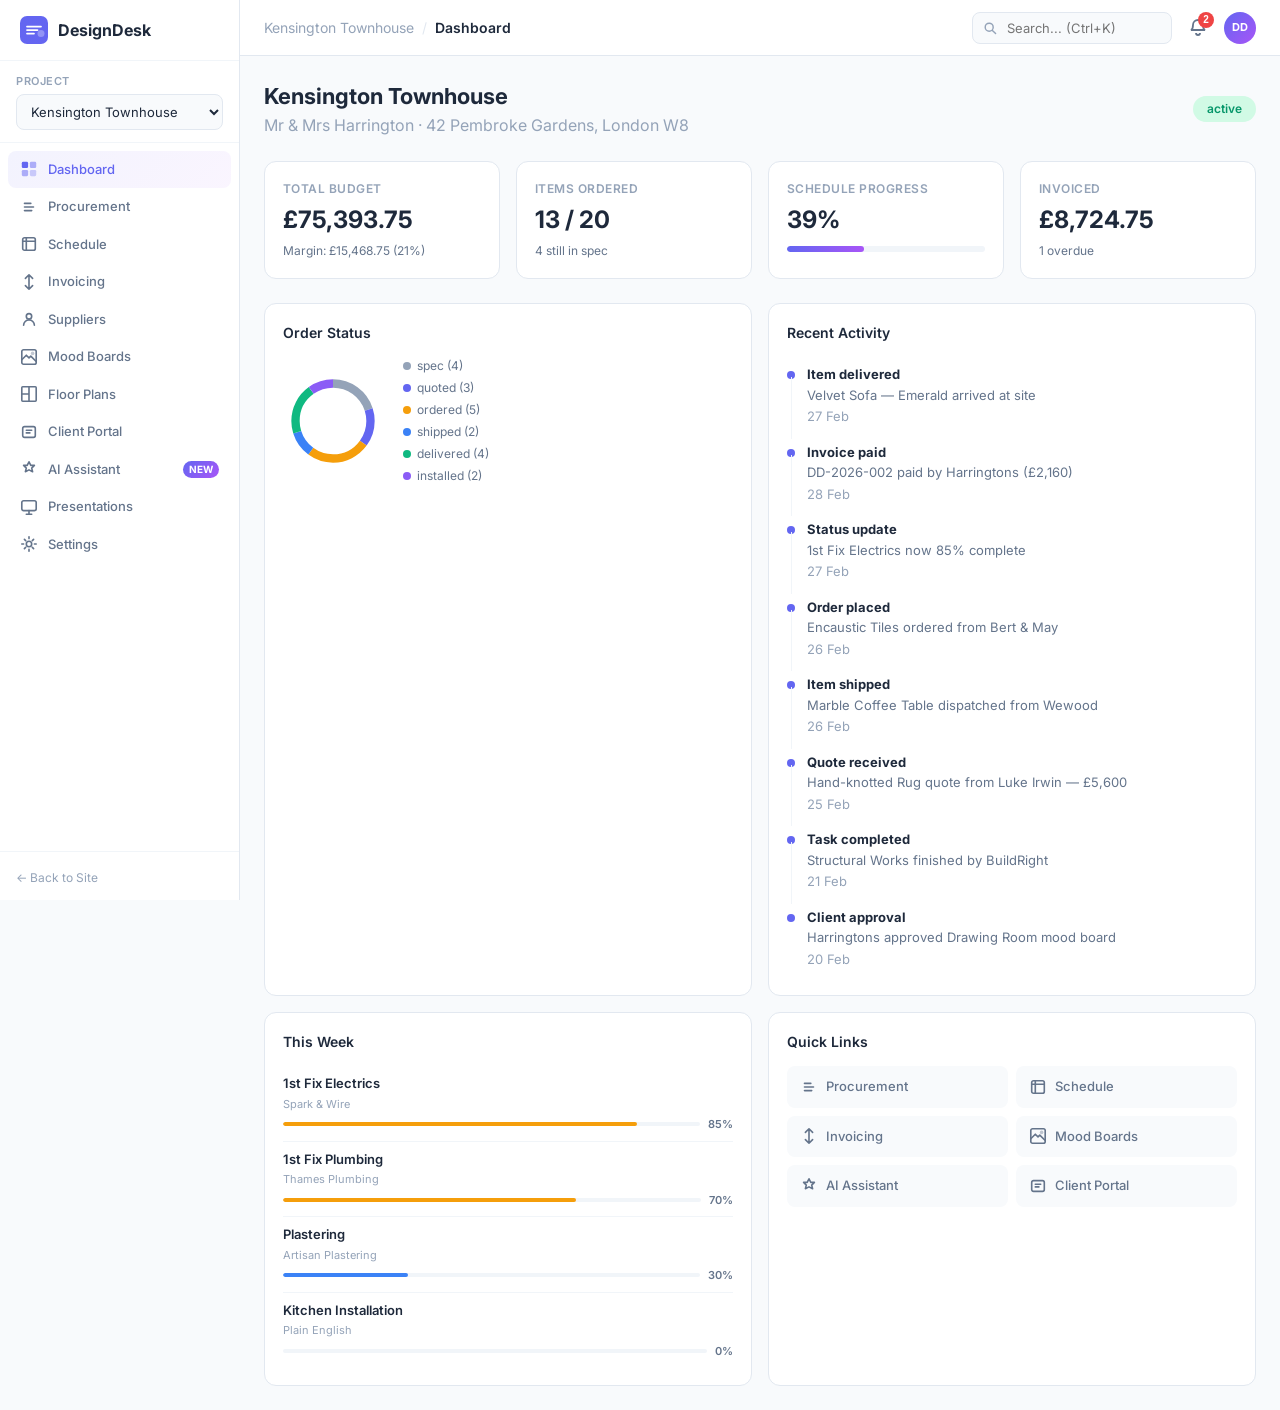
==== app.html @ d7a916a4 "Add fully interactive DesignDesk demo SPA — 11 working modules Complete interactive demo alongside t" ====
<!DOCTYPE html>
<html lang="en">
<head>
  <meta charset="UTF-8">
  <meta name="viewport" content="width=device-width, initial-scale=1.0">
  <title>DesignDesk — Interactive Demo</title>
  <link rel="preconnect" href="https://fonts.googleapis.com">
  <link rel="preconnect" href="https://fonts.gstatic.com" crossorigin>
  <link href="https://fonts.googleapis.com/css2?family=Inter:wght@300;400;500;600;700;800&family=Playfair+Display:ital,wght@0,400;0,600;0,700;1,400&display=swap" rel="stylesheet">
  <link rel="stylesheet" href="app/styles/app.css">
</head>
<body>
  <div class="app-layout">
    <aside class="app-sidebar" id="app-sidebar"></aside>
    <div class="app-content">
      <header class="app-topbar" id="app-topbar"></header>
      <main class="app-main" id="app-main">
        <div class="view-loading"><div class="loading-spinner"></div></div>
      </main>
    </div>
  </div>

  <div id="modal-container" class="modal-container"></div>
  <div id="toast-container" class="toast-container"></div>

  <script type="module" src="app/main.js"></script>
</body>
</html>
---- app/styles/app.css ----
/* DesignDesk Demo — App Styles */

:root {
  --primary: #6366f1;
  --primary-light: #818cf8;
  --primary-dark: #4f46e5;
  --accent: #a855f7;
  --bg: #f8fafc;
  --surface: #ffffff;
  --text: #1e293b;
  --text-secondary: #64748b;
  --text-muted: #94a3b8;
  --border: #e2e8f0;
  --border-light: #f1f5f9;
  --success: #10b981;
  --warning: #f59e0b;
  --error: #ef4444;
  --radius: 12px;
  --radius-sm: 8px;
  --shadow: 0 1px 3px rgba(0,0,0,.06), 0 1px 2px rgba(0,0,0,.04);
  --shadow-lg: 0 10px 40px rgba(0,0,0,.08);
  --sidebar-w: 240px;
  --topbar-h: 56px;
}

*, *::before, *::after { margin: 0; padding: 0; box-sizing: border-box; }

body {
  font-family: 'Inter', -apple-system, sans-serif;
  color: var(--text);
  background: var(--bg);
  line-height: 1.5;
  -webkit-font-smoothing: antialiased;
}

/* ========== LAYOUT ========== */

.app-layout {
  display: flex;
  min-height: 100vh;
}

.app-sidebar {
  width: var(--sidebar-w);
  background: var(--surface);
  border-right: 1px solid var(--border);
  display: flex;
  flex-direction: column;
  position: fixed;
  top: 0;
  left: 0;
  bottom: 0;
  z-index: 100;
  overflow-y: auto;
}

.app-content {
  flex: 1;
  margin-left: var(--sidebar-w);
  display: flex;
  flex-direction: column;
  min-height: 100vh;
}

.app-topbar {
  height: var(--topbar-h);
  background: var(--surface);
  border-bottom: 1px solid var(--border);
  display: flex;
  align-items: center;
  justify-content: space-between;
  padding: 0 24px;
  position: sticky;
  top: 0;
  z-index: 50;
}

.app-main {
  flex: 1;
  padding: 24px;
  overflow-y: auto;
}

/* ========== SIDEBAR ========== */

.sidebar-header {
  padding: 16px 20px;
  border-bottom: 1px solid var(--border-light);
}

.sidebar-logo {
  display: flex;
  align-items: center;
  gap: 10px;
  font-weight: 700;
  font-size: 16px;
}

.sidebar-project-selector {
  padding: 12px 16px;
  border-bottom: 1px solid var(--border-light);
}

.sidebar-project-selector label {
  display: block;
  font-size: 11px;
  text-transform: uppercase;
  letter-spacing: 0.05em;
  color: var(--text-muted);
  margin-bottom: 4px;
  font-weight: 600;
}

.sidebar-project-selector select {
  width: 100%;
  padding: 8px 10px;
  border: 1px solid var(--border);
  border-radius: var(--radius-sm);
  font-size: 13px;
  font-family: inherit;
  color: var(--text);
  background: var(--bg);
  cursor: pointer;
}

.sidebar-nav {
  padding: 8px;
  flex: 1;
}

.sidebar-nav-item {
  display: flex;
  align-items: center;
  gap: 10px;
  padding: 9px 12px;
  border-radius: var(--radius-sm);
  color: var(--text-secondary);
  text-decoration: none;
  font-size: 13px;
  font-weight: 500;
  transition: all .15s;
  cursor: pointer;
  position: relative;
}

.sidebar-nav-item:hover {
  background: var(--border-light);
  color: var(--text);
}

.sidebar-nav-item.active {
  background: linear-gradient(135deg, rgba(99,102,241,.08), rgba(168,85,247,.06));
  color: var(--primary);
}

.sidebar-icon { display: flex; align-items: center; flex-shrink: 0; }
.sidebar-icon svg { width: 18px; height: 18px; }

.sidebar-badge {
  font-size: 10px;
  font-weight: 700;
  padding: 1px 6px;
  border-radius: 10px;
  background: linear-gradient(135deg, var(--primary), var(--accent));
  color: white;
  margin-left: auto;
}

.sidebar-footer {
  padding: 12px 16px;
  border-top: 1px solid var(--border-light);
}

.sidebar-back {
  font-size: 12px;
  color: var(--text-muted);
  text-decoration: none;
}
.sidebar-back:hover { color: var(--primary); }

/* ========== TOPBAR ========== */

.topbar-left {
  display: flex;
  align-items: center;
  gap: 12px;
}

.topbar-menu-btn {
  display: none;
  background: none;
  border: none;
  cursor: pointer;
  color: var(--text-secondary);
}

.topbar-breadcrumb {
  display: flex;
  align-items: center;
  gap: 8px;
  font-size: 14px;
}

.topbar-project { color: var(--text-muted); }
.topbar-sep { color: var(--border); }
.topbar-title { font-weight: 600; }

.topbar-right {
  display: flex;
  align-items: center;
  gap: 12px;
}

.topbar-search {
  position: relative;
  display: flex;
  align-items: center;
}

.topbar-search-icon {
  position: absolute;
  left: 10px;
  color: var(--text-muted);
  display: flex;
}
.topbar-search-icon svg { width: 16px; height: 16px; }

.topbar-search input {
  padding: 7px 10px 7px 34px;
  border: 1px solid var(--border);
  border-radius: var(--radius-sm);
  font-size: 13px;
  font-family: inherit;
  width: 200px;
  background: var(--bg);
  transition: border-color .15s;
}
.topbar-search input:focus { border-color: var(--primary); outline: none; }

.topbar-notif {
  background: none;
  border: none;
  cursor: pointer;
  color: var(--text-secondary);
  position: relative;
  display: flex;
  align-items: center;
  padding: 4px;
}
.topbar-notif svg { width: 20px; height: 20px; }

.notif-badge {
  position: absolute;
  top: -2px;
  right: -2px;
  background: var(--error);
  color: white;
  font-size: 10px;
  font-weight: 700;
  width: 16px;
  height: 16px;
  border-radius: 50%;
  display: flex;
  align-items: center;
  justify-content: center;
}

.topbar-avatar {
  width: 32px;
  height: 32px;
  border-radius: 50%;
  background: linear-gradient(135deg, var(--primary), var(--accent));
  color: white;
  display: flex;
  align-items: center;
  justify-content: center;
  font-size: 11px;
  font-weight: 700;
}

/* ========== BUTTONS ========== */

.btn {
  display: inline-flex;
  align-items: center;
  gap: 6px;
  padding: 10px 18px;
  border-radius: var(--radius-sm);
  font-weight: 600;
  font-size: 13px;
  text-decoration: none;
  transition: all .15s;
  cursor: pointer;
  border: none;
  font-family: inherit;
}

.btn-sm { padding: 7px 14px; font-size: 12px; }
.btn svg { width: 16px; height: 16px; }

.btn-primary {
  background: linear-gradient(135deg, var(--primary), var(--accent));
  color: white;
  box-shadow: 0 2px 8px rgba(99,102,241,.25);
}
.btn-primary:hover { box-shadow: 0 4px 14px rgba(99,102,241,.35); transform: translateY(-1px); }

.btn-outline {
  background: var(--surface);
  color: var(--text);
  border: 1px solid var(--border);
}
.btn-outline:hover { border-color: var(--primary); color: var(--primary); }

.icon-btn {
  background: none;
  border: none;
  cursor: pointer;
  color: var(--text-muted);
  padding: 4px;
  border-radius: 4px;
  display: inline-flex;
  align-items: center;
  transition: all .15s;
}
.icon-btn:hover { color: var(--primary); background: var(--border-light); }
.icon-btn svg { width: 16px; height: 16px; }

/* ========== FORMS ========== */

.form-grid {
  display: grid;
  grid-template-columns: 1fr 1fr;
  gap: 14px;
}

.form-group { display: flex; flex-direction: column; gap: 4px; }
.form-group.full { grid-column: 1 / -1; }

.form-group label {
  font-size: 12px;
  font-weight: 600;
  color: var(--text-secondary);
}

.form-group input, .form-group select, .form-group textarea {
  padding: 8px 10px;
  border: 1px solid var(--border);
  border-radius: 6px;
  font-size: 13px;
  font-family: inherit;
  color: var(--text);
  transition: border-color .15s;
}
.form-group input:focus, .form-group select:focus, .form-group textarea:focus {
  border-color: var(--primary);
  outline: none;
}

.form-group textarea { resize: vertical; }

.calc-price {
  padding: 8px 10px;
  background: var(--border-light);
  border-radius: 6px;
  font-weight: 700;
  font-size: 14px;
  color: var(--primary);
}

.checkbox-list { max-height: 200px; overflow-y: auto; }
.checkbox-item {
  display: flex;
  align-items: center;
  gap: 8px;
  padding: 6px 0;
  font-size: 13px;
  cursor: pointer;
}
.checkbox-item input { cursor: pointer; }

/* ========== TABLES ========== */

.table-wrapper { overflow-x: auto; }

.data-table {
  width: 100%;
  border-collapse: collapse;
  font-size: 13px;
}

.data-table thead th {
  text-align: left;
  padding: 10px 12px;
  font-size: 11px;
  font-weight: 600;
  text-transform: uppercase;
  letter-spacing: 0.05em;
  color: var(--text-muted);
  border-bottom: 2px solid var(--border);
  white-space: nowrap;
}

.data-table tbody td {
  padding: 10px 12px;
  border-bottom: 1px solid var(--border-light);
  vertical-align: middle;
}

.data-table tbody tr:hover { background: rgba(99,102,241,.02); }

.sortable { cursor: pointer; user-select: none; }
.sortable:hover { color: var(--primary); }

.clickable-row { cursor: pointer; }
.clickable-row:hover { background: rgba(99,102,241,.04) !important; }

.row-actions { display: flex; gap: 4px; }
.empty-cell { text-align: center; color: var(--text-muted); padding: 32px !important; }

.text-right { text-align: right; }
.text-success { color: var(--success); }
.text-error { color: var(--error); }
.text-muted { color: var(--text-muted); }

/* ========== STATUS BADGES ========== */

.status-badge {
  display: inline-block;
  padding: 2px 10px;
  border-radius: 12px;
  font-size: 11px;
  font-weight: 600;
  text-transform: capitalize;
}

.status-spec { background: #f1f5f9; color: #64748b; }
.status-quoted { background: #eef2ff; color: #6366f1; }
.status-ordered { background: #fef3c7; color: #d97706; }
.status-shipped { background: #dbeafe; color: #2563eb; }
.status-delivered { background: #d1fae5; color: #059669; }
.status-installed { background: #ede9fe; color: #7c3aed; }
.status-draft { background: #f1f5f9; color: #64748b; }
.status-sent { background: #dbeafe; color: #2563eb; }
.status-paid { background: #d1fae5; color: #059669; }
.status-overdue { background: #fee2e2; color: #dc2626; }
.status-active { background: #d1fae5; color: #059669; }
.status-planning { background: #dbeafe; color: #2563eb; }
.status-completed { background: #f1f5f9; color: #64748b; }

.project-status-badge { padding: 4px 14px; border-radius: 16px; font-size: 12px; font-weight: 600; }

.room-badge {
  background: var(--border-light);
  padding: 2px 8px;
  border-radius: 4px;
  font-size: 11px;
}

/* ========== MODALS ========== */

.modal-container { display: none; position: fixed; inset: 0; z-index: 1000; }
.modal-container.open { display: flex; align-items: center; justify-content: center; }

.modal-backdrop {
  position: absolute;
  inset: 0;
  background: rgba(0,0,0,.4);
  backdrop-filter: blur(4px);
}

.modal {
  position: relative;
  background: var(--surface);
  border-radius: var(--radius);
  box-shadow: var(--shadow-lg);
  width: 90%;
  max-width: 520px;
  max-height: 80vh;
  overflow-y: auto;
  animation: modalIn .2s ease;
}

@keyframes modalIn {
  from { opacity: 0; transform: scale(.95) translateY(10px); }
  to { opacity: 1; transform: scale(1) translateY(0); }
}

.modal-header {
  display: flex;
  align-items: center;
  justify-content: space-between;
  padding: 16px 20px;
  border-bottom: 1px solid var(--border-light);
}
.modal-header h3 { font-size: 16px; }
.modal-close {
  background: none;
  border: none;
  font-size: 22px;
  cursor: pointer;
  color: var(--text-muted);
  line-height: 1;
}

.modal-body { padding: 20px; }

.modal-footer {
  display: flex;
  justify-content: flex-end;
  gap: 8px;
  padding: 12px 20px;
  border-top: 1px solid var(--border-light);
}

/* ========== TOASTS ========== */

.toast-container {
  position: fixed;
  bottom: 20px;
  right: 20px;
  z-index: 2000;
  display: flex;
  flex-direction: column-reverse;
  gap: 8px;
}

.toast {
  display: flex;
  align-items: center;
  gap: 8px;
  padding: 10px 16px;
  background: var(--surface);
  border-radius: var(--radius-sm);
  box-shadow: var(--shadow-lg);
  font-size: 13px;
  font-weight: 500;
  transform: translateX(100%);
  opacity: 0;
  transition: all .3s ease;
}
.toast.show { transform: translateX(0); opacity: 1; }
.toast-success .toast-icon { color: var(--success); }
.toast-error .toast-icon { color: var(--error); }
.toast-info .toast-icon { color: var(--primary); }

/* ========== DASHBOARD ========== */

.view-dashboard h1 { font-size: 22px; }

.dash-header {
  display: flex;
  align-items: center;
  justify-content: space-between;
  margin-bottom: 24px;
}

.stats-grid {
  display: grid;
  grid-template-columns: repeat(auto-fit, minmax(200px, 1fr));
  gap: 16px;
  margin-bottom: 24px;
}

.stat-card {
  background: var(--surface);
  border: 1px solid var(--border);
  border-radius: var(--radius);
  padding: 18px;
}

.stat-label {
  font-size: 12px;
  font-weight: 600;
  color: var(--text-muted);
  text-transform: uppercase;
  letter-spacing: 0.04em;
}
.stat-value { font-size: 24px; font-weight: 700; margin-top: 4px; }
.stat-sub { font-size: 12px; color: var(--text-secondary); margin-top: 4px; }

.stat-progress {
  width: 100%;
  height: 6px;
  background: var(--border-light);
  border-radius: 3px;
  margin-top: 8px;
  overflow: hidden;
}
.stat-progress-bar {
  height: 100%;
  background: linear-gradient(90deg, var(--primary), var(--accent));
  border-radius: 3px;
  transition: width .3s;
}

.dash-grid {
  display: grid;
  grid-template-columns: 1fr 1fr;
  gap: 16px;
}

.dash-panel {
  background: var(--surface);
  border: 1px solid var(--border);
  border-radius: var(--radius);
  padding: 18px;
}

.panel-title {
  font-size: 14px;
  font-weight: 600;
  margin-bottom: 14px;
  color: var(--text);
}

/* Donut chart */
.donut-container { display: flex; align-items: center; gap: 20px; }
.donut-chart { width: 100px; height: 100px; flex-shrink: 0; }
.donut-legend { display: flex; flex-direction: column; gap: 4px; }
.legend-item { display: flex; align-items: center; gap: 6px; font-size: 12px; color: var(--text-secondary); }
.legend-dot { width: 8px; height: 8px; border-radius: 50%; flex-shrink: 0; }
.status-dot-spec { background: #94a3b8; }
.status-dot-quoted { background: #6366f1; }
.status-dot-ordered { background: #f59e0b; }
.status-dot-shipped { background: #3b82f6; }
.status-dot-delivered { background: #10b981; }
.status-dot-installed { background: #8b5cf6; }

/* Activity feed */
.activity-feed { display: flex; flex-direction: column; gap: 0; }
.activity-item {
  display: flex;
  gap: 12px;
  padding: 8px 0;
  position: relative;
}
.activity-dot {
  width: 8px;
  height: 8px;
  border-radius: 50%;
  background: var(--primary);
  margin-top: 6px;
  flex-shrink: 0;
}
.activity-item::before {
  content: '';
  position: absolute;
  left: 3.5px;
  top: 20px;
  bottom: -4px;
  width: 1px;
  background: var(--border-light);
}
.activity-item:last-child::before { display: none; }
.activity-content { font-size: 13px; }
.activity-content strong { display: block; margin-bottom: 1px; }
.activity-content p { color: var(--text-secondary); margin-bottom: 2px; }

/* Upcoming tasks */
.upcoming-task {
  padding: 8px 0;
  border-bottom: 1px solid var(--border-light);
}
.upcoming-task:last-child { border: none; }
.upcoming-task-name { font-size: 13px; font-weight: 600; }
.upcoming-task-contractor { font-size: 11px; margin-top: 2px; }
.upcoming-task-progress { display: flex; align-items: center; gap: 8px; margin-top: 4px; }
.upcoming-task-progress span { font-size: 11px; font-weight: 600; color: var(--text-secondary); }

.mini-progress { flex: 1; height: 4px; background: var(--border-light); border-radius: 2px; overflow: hidden; }
.mini-progress-bar { height: 100%; border-radius: 2px; background: var(--primary); transition: width .3s; }
.phase-structural { background: #ef4444; }
.phase-firstfix { background: #f59e0b; }
.phase-finishing { background: #3b82f6; }
.phase-install { background: #10b981; }

/* Quick links */
.quick-links { display: grid; grid-template-columns: 1fr 1fr; gap: 8px; }
.quick-link {
  display: flex;
  align-items: center;
  gap: 8px;
  padding: 10px 12px;
  border-radius: var(--radius-sm);
  background: var(--bg);
  font-size: 13px;
  font-weight: 500;
  color: var(--text-secondary);
  cursor: pointer;
  border: 1px solid transparent;
  transition: all .15s;
  text-decoration: none;
}
.quick-link:hover { border-color: var(--primary); color: var(--primary); }
.quick-link svg { width: 18px; height: 18px; }

/* ========== PROCUREMENT ========== */

.view-header {
  display: flex;
  align-items: center;
  justify-content: space-between;
  margin-bottom: 20px;
}
.view-header h1 { font-size: 22px; }

.pipeline-bar {
  display: flex;
  align-items: center;
  gap: 4px;
  padding: 14px 18px;
  background: var(--surface);
  border: 1px solid var(--border);
  border-radius: var(--radius);
  margin-bottom: 16px;
  overflow-x: auto;
}
.pipeline-stage { display: flex; align-items: center; gap: 6px; }
.pipeline-dot { width: 10px; height: 10px; border-radius: 50%; flex-shrink: 0; }
.pipeline-label { font-size: 12px; font-weight: 500; color: var(--text-secondary); text-transform: capitalize; }
.pipeline-count { font-size: 12px; font-weight: 700; color: var(--text); }
.pipeline-arrow { color: var(--text-muted); font-size: 14px; margin: 0 4px; }

.summary-bar {
  display: flex;
  gap: 24px;
  padding: 12px 18px;
  background: var(--surface);
  border: 1px solid var(--border);
  border-radius: var(--radius);
  margin-bottom: 16px;
}
.summary-item { display: flex; flex-direction: column; gap: 2px; }
.summary-item span { font-size: 11px; }
.summary-item strong { font-size: 15px; }

.table-controls {
  display: flex;
  align-items: center;
  justify-content: space-between;
  margin-bottom: 12px;
}
.filter-group { display: flex; gap: 8px; }
.filter-select {
  padding: 6px 10px;
  border: 1px solid var(--border);
  border-radius: 6px;
  font-size: 12px;
  font-family: inherit;
  background: var(--surface);
}

.item-name { font-weight: 600; }

/* ========== SCHEDULE (GANTT) ========== */

.gantt-legend {
  display: flex;
  gap: 16px;
  margin-bottom: 12px;
}
.gantt-legend-item { display: flex; align-items: center; gap: 6px; font-size: 12px; color: var(--text-secondary); }

.gantt-container {
  display: flex;
  background: var(--surface);
  border: 1px solid var(--border);
  border-radius: var(--radius);
  overflow: hidden;
}

.gantt-labels {
  width: 200px;
  flex-shrink: 0;
  border-right: 1px solid var(--border);
}
.gantt-label-header {
  height: 50px;
  display: flex;
  align-items: center;
  padding: 0 14px;
  font-size: 11px;
  font-weight: 600;
  color: var(--text-muted);
  text-transform: uppercase;
  border-bottom: 1px solid var(--border);
}
.gantt-label {
  display: flex;
  flex-direction: column;
  justify-content: center;
  padding: 4px 14px;
  border-bottom: 1px solid var(--border-light);
}
.gantt-task-name { font-size: 12px; font-weight: 600; }
.gantt-task-contractor { font-size: 10px; }

.gantt-scroll { overflow-x: auto; flex: 1; }
.gantt-svg { display: block; }

.gantt-bar-text { pointer-events: none; }
.gantt-bar { cursor: grab; }
.gantt-bar:active { cursor: grabbing; }

/* ========== INVOICING ========== */

.invoice-stats {
  display: flex;
  gap: 16px;
  margin-bottom: 20px;
}
.inv-stat {
  flex: 1;
  background: var(--surface);
  border: 1px solid var(--border);
  border-radius: var(--radius);
  padding: 14px;
  display: flex;
  flex-direction: column;
  gap: 4px;
}
.inv-stat span { font-size: 12px; }
.inv-stat strong { font-size: 18px; }

.view-toggle { display: flex; gap: 0; }
.toggle-btn {
  padding: 7px 16px;
  border: 1px solid var(--border);
  background: var(--surface);
  font-size: 12px;
  font-weight: 600;
  font-family: inherit;
  cursor: pointer;
  color: var(--text-secondary);
}
.toggle-btn:first-child { border-radius: var(--radius-sm) 0 0 var(--radius-sm); }
.toggle-btn:last-child { border-radius: 0 var(--radius-sm) var(--radius-sm) 0; border-left: none; }
.toggle-btn.active { background: var(--primary); color: white; border-color: var(--primary); }

.invoice-detail {
  background: var(--surface);
  border: 1px solid var(--border);
  border-radius: var(--radius);
  padding: 24px;
}
.invoice-header-detail { display: flex; justify-content: space-between; margin-bottom: 20px; }
.invoice-meta { text-align: right; font-size: 13px; line-height: 1.8; }
.invoice-brand { margin-bottom: 16px; font-size: 14px; }
.invoice-brand h3 { font-size: 16px; }
.invoice-client-info { margin-bottom: 20px; font-size: 14px; line-height: 1.6; }

.trade-warning {
  background: #fef3c7;
  border: 1px solid #fbbf24;
  color: #92400e;
  padding: 8px 14px;
  border-radius: 6px;
  font-size: 12px;
  font-weight: 600;
  margin-bottom: 16px;
}

.invoice-table { width: 100%; border-collapse: collapse; font-size: 13px; }
.invoice-table th { text-align: left; padding: 8px 10px; border-bottom: 2px solid var(--border); font-size: 11px; text-transform: uppercase; color: var(--text-muted); }
.invoice-table td { padding: 8px 10px; border-bottom: 1px solid var(--border-light); }
.invoice-table tfoot td { border: none; padding-top: 6px; }
.total-row td { font-size: 15px; padding-top: 10px; border-top: 2px solid var(--border); }
.margin-row td { font-size: 13px; }
.invoice-footer-text { margin-top: 20px; font-size: 12px; }

/* ========== SUPPLIERS ========== */

.supplier-controls {
  display: flex;
  flex-direction: column;
  gap: 12px;
  margin-bottom: 20px;
}

.search-box {
  position: relative;
  display: flex;
  align-items: center;
  max-width: 360px;
}
.search-icon {
  position: absolute;
  left: 10px;
  color: var(--text-muted);
  display: flex;
}
.search-icon svg { width: 16px; height: 16px; }
.search-box input {
  width: 100%;
  padding: 9px 10px 9px 36px;
  border: 1px solid var(--border);
  border-radius: var(--radius-sm);
  font-size: 13px;
  font-family: inherit;
}
.search-box input:focus { border-color: var(--primary); outline: none; }

.category-chips { display: flex; gap: 6px; flex-wrap: wrap; }
.chip {
  padding: 5px 14px;
  border: 1px solid var(--border);
  border-radius: 20px;
  font-size: 12px;
  font-weight: 500;
  font-family: inherit;
  cursor: pointer;
  background: var(--surface);
  color: var(--text-secondary);
  transition: all .15s;
}
.chip:hover { border-color: var(--primary); color: var(--primary); }
.chip-active { background: var(--primary); color: white; border-color: var(--primary); }

.supplier-grid {
  display: grid;
  grid-template-columns: repeat(auto-fill, minmax(280px, 1fr));
  gap: 14px;
}

.supplier-card {
  background: var(--surface);
  border: 1px solid var(--border);
  border-radius: var(--radius);
  padding: 16px;
  cursor: pointer;
  transition: all .15s;
}
.supplier-card:hover { box-shadow: var(--shadow); border-color: var(--primary-light); }

.supplier-card-header { display: flex; align-items: center; justify-content: space-between; margin-bottom: 6px; }
.supplier-card-header h3 { font-size: 15px; }

.trade-badge {
  font-size: 10px;
  font-weight: 600;
  padding: 2px 8px;
  border-radius: 10px;
  background: #d1fae5;
  color: #059669;
}

.supplier-category { display: flex; align-items: center; gap: 6px; font-size: 12px; color: var(--text-secondary); margin-bottom: 6px; }
.category-dot { width: 8px; height: 8px; border-radius: 50%; }
.cat-fabric { background: #ec4899; }
.cat-furniture { background: #6366f1; }
.cat-lighting { background: #f59e0b; }
.cat-paint { background: #10b981; }
.cat-tiles { background: #3b82f6; }
.cat-hardware { background: #8b5cf6; }

.supplier-rating { margin-bottom: 6px; }
.stars { display: flex; gap: 2px; }
.star { color: #d4d4d8; }
.star.filled { color: #f59e0b; }
.star svg { width: 14px; height: 14px; }

.supplier-meta { display: flex; gap: 12px; font-size: 11px; color: var(--text-muted); }

.supplier-details {
  margin-top: 12px;
  padding-top: 12px;
  border-top: 1px solid var(--border-light);
}
.supplier-details.hidden { display: none; }
.supplier-detail-row { font-size: 12px; color: var(--text-secondary); margin-bottom: 4px; display: flex; align-items: center; gap: 6px; }
.supplier-detail-row a { color: var(--primary); text-decoration: none; }
.supplier-notes { font-size: 12px; color: var(--text-muted); font-style: italic; margin: 8px 0; }

/* ========== MOOD BOARD ========== */

.board-tabs { display: flex; gap: 4px; }
.board-tab {
  padding: 6px 14px;
  border: 1px solid var(--border);
  border-radius: 20px;
  font-size: 12px;
  font-weight: 500;
  font-family: inherit;
  cursor: pointer;
  background: var(--surface);
  color: var(--text-secondary);
  transition: all .15s;
}
.board-tab.active { background: var(--primary); color: white; border-color: var(--primary); }
.board-tab-add { border-style: dashed; }

.moodboard-toolbar {
  display: flex;
  gap: 8px;
  margin-bottom: 12px;
  flex-wrap: wrap;
}

.toolbar-btn {
  display: flex;
  align-items: center;
  gap: 6px;
  padding: 7px 14px;
  border: 1px solid var(--border);
  border-radius: 6px;
  font-size: 12px;
  font-weight: 500;
  font-family: inherit;
  cursor: pointer;
  background: var(--surface);
  color: var(--text-secondary);
  transition: all .15s;
}
.toolbar-btn:hover { border-color: var(--primary); color: var(--primary); }
.toolbar-btn.active { background: var(--primary); color: white; border-color: var(--primary); }
.toolbar-btn svg { width: 16px; height: 16px; }
.toolbar-delete { color: var(--error); }
.toolbar-delete:hover { border-color: var(--error); }

.moodboard-canvas {
  position: relative;
  min-height: 400px;
  background: var(--surface);
  border: 2px dashed var(--border);
  border-radius: var(--radius);
  overflow: hidden;
}

.mb-item {
  position: absolute;
  cursor: grab;
  user-select: none;
}
.mb-item:active { cursor: grabbing; }

.mb-selected {
  outline: 2px solid var(--primary);
  outline-offset: 2px;
}

.mb-color-label {
  text-align: center;
  font-size: 10px;
  color: var(--text-secondary);
  margin-top: 4px;
}

.mb-text-item {
  display: flex;
  align-items: center;
  padding: 8px 12px;
  background: var(--border-light);
  border-radius: 6px;
  font-size: 12px;
  color: var(--text-secondary);
  font-style: italic;
}

.mb-resize-handle {
  position: absolute;
  bottom: -4px;
  right: -4px;
  width: 12px;
  height: 12px;
  background: var(--primary);
  border-radius: 2px;
  cursor: nwse-resize;
}

/* ========== FLOOR PLAN ========== */

.fp-layout { display: flex; gap: 16px; }

.fp-toolbar {
  width: 180px;
  flex-shrink: 0;
  background: var(--surface);
  border: 1px solid var(--border);
  border-radius: var(--radius);
  padding: 14px;
}
.fp-toolbar h4 { font-size: 11px; text-transform: uppercase; color: var(--text-muted); margin-bottom: 8px; margin-top: 12px; }
.fp-toolbar h4:first-child { margin-top: 0; }
.fp-toolbar .toolbar-btn { width: 100%; justify-content: flex-start; margin-bottom: 4px; }

.furniture-lib { display: flex; flex-direction: column; gap: 6px; }
.furniture-lib-item {
  display: flex;
  align-items: center;
  gap: 8px;
  padding: 6px 8px;
  border: 1px solid var(--border);
  border-radius: 6px;
  font-size: 11px;
  cursor: pointer;
  transition: all .15s;
}
.furniture-lib-item:hover { border-color: var(--primary); }
.furn-preview { flex-shrink: 0; }

.fp-canvas-wrapper {
  flex: 1;
  background: var(--surface);
  border: 1px solid var(--border);
  border-radius: var(--radius);
  padding: 12px;
  overflow: auto;
}

.fp-svg { display: block; margin: 0 auto; }

/* ========== CLIENT PORTAL ========== */

.view-client-portal { max-width: 800px; }

.client-header {
  background: #1e293b;
  color: white;
  padding: 24px;
  border-radius: var(--radius) var(--radius) 0 0;
  text-align: center;
}
.client-brand {
  display: flex;
  align-items: center;
  justify-content: center;
  gap: 8px;
  font-size: 13px;
  font-weight: 600;
  opacity: 0.8;
  margin-bottom: 8px;
}
.client-project-name {
  font-family: 'Playfair Display', serif;
  font-size: 28px;
  font-weight: 600;
}
.client-sub { opacity: 0.7; font-size: 14px; margin-top: 4px; }

.client-tabs {
  display: flex;
  background: var(--surface);
  border: 1px solid var(--border);
  border-top: none;
}
.client-tab {
  flex: 1;
  padding: 12px;
  border: none;
  background: none;
  font-size: 13px;
  font-weight: 500;
  font-family: inherit;
  cursor: pointer;
  color: var(--text-secondary);
  border-bottom: 2px solid transparent;
  transition: all .15s;
}
.client-tab:hover { color: var(--text); }
.client-tab.active { color: var(--primary); border-bottom-color: var(--primary); }

.client-content {
  background: var(--surface);
  border: 1px solid var(--border);
  border-top: none;
  border-radius: 0 0 var(--radius) var(--radius);
  padding: 24px;
}

.client-overview { text-align: center; }
.client-progress-card { margin-bottom: 20px; }
.client-progress-card h3 { font-size: 14px; margin-bottom: 12px; }

.big-progress { position: relative; display: inline-block; }
.progress-ring { width: 120px; height: 120px; }
.progress-text {
  position: absolute;
  top: 50%;
  left: 50%;
  transform: translate(-50%, -50%);
  font-size: 24px;
  font-weight: 700;
}
.next-milestone { font-size: 13px; color: var(--text-secondary); margin-top: 12px; }

.client-stats-row { display: flex; gap: 16px; justify-content: center; }
.client-stat {
  display: flex;
  flex-direction: column;
  gap: 2px;
  padding: 12px;
  background: var(--bg);
  border-radius: var(--radius-sm);
}
.client-stat span { font-size: 11px; }
.client-stat strong { font-size: 15px; }

.client-timeline { padding-left: 20px; border-left: 2px solid var(--border); }
.timeline-item { padding: 12px 0 12px 20px; position: relative; }
.timeline-dot {
  width: 12px;
  height: 12px;
  border-radius: 50%;
  background: var(--border);
  position: absolute;
  left: -27px;
  top: 16px;
}
.timeline-item.done .timeline-dot { background: var(--success); }
.timeline-item.active .timeline-dot { background: var(--primary); box-shadow: 0 0 0 4px rgba(99,102,241,.2); }
.timeline-content strong { font-size: 13px; display: block; }
.timeline-content span { font-size: 11px; }

.selection-cards { display: flex; flex-direction: column; gap: 10px; }
.selection-card {
  display: flex;
  align-items: center;
  justify-content: space-between;
  padding: 12px;
  border: 1px solid var(--border);
  border-radius: var(--radius-sm);
}
.selection-info h4 { font-size: 14px; margin-bottom: 2px; }
.selection-actions { display: flex; gap: 6px; }

/* Messages */
.message-list { display: flex; flex-direction: column; gap: 12px; margin-bottom: 16px; }
.message { display: flex; gap: 10px; }
.message-avatar {
  width: 32px;
  height: 32px;
  border-radius: 50%;
  background: var(--border);
  display: flex;
  align-items: center;
  justify-content: center;
  font-size: 11px;
  font-weight: 700;
  flex-shrink: 0;
}
.from-designer .message-avatar { background: linear-gradient(135deg, var(--primary), var(--accent)); color: white; }
.message-body strong { font-size: 12px; display: block; margin-bottom: 2px; }
.message-body p { font-size: 13px; color: var(--text-secondary); }
.message-body span { font-size: 11px; }
.message-compose { display: flex; gap: 8px; }
.message-input {
  flex: 1;
  padding: 9px 12px;
  border: 1px solid var(--border);
  border-radius: var(--radius-sm);
  font-size: 13px;
  font-family: inherit;
}

/* ========== AI ASSISTANT ========== */

.view-ai { display: flex; flex-direction: column; height: calc(100vh - var(--topbar-h) - 48px); }
.ai-badge { font-size: 11px; color: var(--accent); font-weight: 600; }

.chat-container {
  flex: 1;
  overflow-y: auto;
  padding: 16px 0;
  display: flex;
  flex-direction: column;
  gap: 16px;
}

.chat-msg { display: flex; gap: 10px; max-width: 80%; }
.chat-user { align-self: flex-end; flex-direction: row-reverse; }

.chat-avatar {
  width: 32px;
  height: 32px;
  border-radius: 50%;
  display: flex;
  align-items: center;
  justify-content: center;
  font-size: 11px;
  font-weight: 700;
  flex-shrink: 0;
}
.chat-assistant .chat-avatar { background: linear-gradient(135deg, var(--primary), var(--accent)); color: white; }
.chat-user .chat-avatar { background: var(--border); color: var(--text); }

.chat-bubble {
  padding: 10px 14px;
  border-radius: 12px;
  font-size: 13px;
  line-height: 1.5;
}
.chat-assistant .chat-bubble { background: var(--surface); border: 1px solid var(--border); }
.chat-user .chat-bubble { background: var(--primary); color: white; }
.chat-bubble p { margin-bottom: 6px; }
.chat-bubble p:last-child { margin-bottom: 0; }

.chat-cards { margin-top: 8px; }

.ai-card {
  background: var(--bg);
  border: 1px solid var(--border);
  border-radius: 8px;
  padding: 10px;
}
.ai-card h4 { font-size: 12px; color: var(--text-muted); margin-bottom: 4px; }
.ai-card-row { display: flex; justify-content: space-between; padding: 3px 0; font-size: 12px; }
.ai-card-sm {
  padding: 6px 10px;
  background: var(--bg);
  border: 1px solid var(--border);
  border-radius: 6px;
  font-size: 12px;
  margin-bottom: 4px;
}

.typing-indicator .chat-bubble { display: flex; gap: 4px; padding: 12px 18px; }
.typing-indicator .dot {
  width: 6px;
  height: 6px;
  border-radius: 50%;
  background: var(--text-muted);
  animation: typing 1.2s infinite;
}
.typing-indicator .dot:nth-child(2) { animation-delay: .2s; }
.typing-indicator .dot:nth-child(3) { animation-delay: .4s; }
@keyframes typing { 0%,60%,100% { opacity: .3; } 30% { opacity: 1; } }

.hidden { display: none !important; }

.chat-suggestions {
  display: flex;
  gap: 6px;
  padding: 8px 0;
  flex-wrap: wrap;
}
.suggestion-chip {
  padding: 5px 12px;
  border: 1px solid var(--border);
  border-radius: 16px;
  font-size: 12px;
  font-family: inherit;
  cursor: pointer;
  background: var(--surface);
  color: var(--text-secondary);
  transition: all .15s;
}
.suggestion-chip:hover { border-color: var(--primary); color: var(--primary); }

.chat-input-bar {
  display: flex;
  gap: 8px;
  padding-top: 8px;
  border-top: 1px solid var(--border-light);
}
.chat-input-bar input {
  flex: 1;
  padding: 10px 14px;
  border: 1px solid var(--border);
  border-radius: var(--radius-sm);
  font-size: 13px;
  font-family: inherit;
}
.chat-input-bar input:focus { border-color: var(--primary); outline: none; }

/* ========== PRESENTATIONS ========== */

.pres-layout { display: flex; gap: 16px; }
.pres-actions { display: flex; gap: 8px; }

.slide-sorter {
  width: 160px;
  flex-shrink: 0;
  display: flex;
  flex-direction: column;
  gap: 6px;
}
.slide-thumb {
  padding: 10px;
  border: 1px solid var(--border);
  border-radius: 6px;
  cursor: pointer;
  font-size: 11px;
  display: flex;
  align-items: center;
  gap: 6px;
  transition: all .15s;
}
.slide-thumb:hover { border-color: var(--primary); }
.slide-thumb.active { border-color: var(--primary); background: rgba(99,102,241,.04); }
.slide-num {
  width: 20px;
  height: 20px;
  border-radius: 50%;
  background: var(--border-light);
  display: flex;
  align-items: center;
  justify-content: center;
  font-weight: 700;
  flex-shrink: 0;
}
.slide-thumb.active .slide-num { background: var(--primary); color: white; }
.slide-thumb-title { overflow: hidden; text-overflow: ellipsis; white-space: nowrap; }

.slide-preview {
  flex: 1;
  background: var(--surface);
  border: 1px solid var(--border);
  border-radius: var(--radius);
  min-height: 450px;
  display: flex;
  align-items: stretch;
}

.slide {
  width: 100%;
  padding: 40px;
  display: flex;
  flex-direction: column;
}

.slide-cover {
  align-items: center;
  justify-content: center;
  text-align: center;
  background: linear-gradient(135deg, #fafafe, #f0f0ff);
}
.slide-brand { display: flex; align-items: center; gap: 8px; font-size: 14px; font-weight: 600; color: var(--text-muted); margin-bottom: 24px; }
.slide-title { font-family: 'Playfair Display', serif; font-size: 32px; margin-bottom: 8px; }
.slide-subtitle { font-size: 16px; color: var(--text-secondary); }
.slide-address { font-size: 13px; color: var(--text-muted); margin-top: 4px; }

.slide-moodboard h2 { font-size: 18px; margin-bottom: 16px; }
.slide-board { display: flex; flex-wrap: wrap; gap: 12px; }
.slide-color { width: 80px; height: 80px; border-radius: 8px; display: flex; align-items: flex-end; justify-content: center; }
.slide-color span { font-size: 10px; color: white; text-shadow: 0 1px 3px rgba(0,0,0,.5); padding-bottom: 6px; }
.slide-text-item { font-size: 13px; color: var(--text-secondary); font-style: italic; background: var(--bg); padding: 8px 12px; border-radius: 6px; width: 100%; }
.slide-image { width: 120px; height: 120px; border-radius: 8px; overflow: hidden; }
.slide-image img { width: 100%; height: 100%; object-fit: cover; }

.slide-spec h2 { font-size: 18px; margin-bottom: 12px; }
.slide-table { font-size: 12px; }
.slide-table th { text-align: left; padding: 6px 8px; border-bottom: 2px solid var(--border); font-size: 10px; text-transform: uppercase; color: var(--text-muted); }
.slide-table td { padding: 6px 8px; border-bottom: 1px solid var(--border-light); }

.slide-budget h2 { font-size: 18px; margin-bottom: 16px; }
.budget-chart { display: flex; flex-direction: column; gap: 8px; margin-bottom: 16px; }
.budget-bar-row { display: flex; align-items: center; gap: 12px; }
.budget-room { width: 120px; font-size: 12px; font-weight: 500; text-align: right; }
.budget-bar { flex: 1; height: 20px; background: var(--border-light); border-radius: 4px; overflow: hidden; }
.budget-bar-fill { height: 100%; background: linear-gradient(90deg, var(--primary), var(--accent)); border-radius: 4px; }
.budget-val { font-size: 12px; font-weight: 600; width: 80px; }
.budget-total { display: flex; justify-content: space-between; font-size: 14px; font-weight: 600; border-top: 2px solid var(--border); padding-top: 12px; }

/* ========== SETTINGS ========== */

.settings-sections { display: flex; flex-direction: column; gap: 20px; }
.settings-section {
  background: var(--surface);
  border: 1px solid var(--border);
  border-radius: var(--radius);
  padding: 20px;
}
.settings-section h3 { font-size: 15px; margin-bottom: 12px; }

.shortcuts-list { display: flex; flex-direction: column; gap: 8px; }
.shortcut { display: flex; align-items: center; gap: 8px; font-size: 13px; }
.shortcut kbd {
  background: var(--bg);
  border: 1px solid var(--border);
  border-radius: 4px;
  padding: 2px 8px;
  font-size: 11px;
  font-family: inherit;
  font-weight: 600;
}
.shortcut span { color: var(--text-secondary); margin-left: 4px; }

.settings-danger { color: var(--error); border-color: var(--error); }
.settings-danger:hover { background: #fee2e2; }

/* ========== NOTIFICATIONS ========== */

.notif-list { max-height: 300px; overflow-y: auto; }
.notif-item { padding: 10px 0; border-bottom: 1px solid var(--border-light); }
.notif-item:last-child { border: none; }
.notif-item.unread { font-weight: 500; }
.notif-item strong { font-size: 13px; display: block; margin-bottom: 2px; }
.notif-item p { font-size: 12px; color: var(--text-secondary); }

/* ========== LOADING ========== */

.view-loading {
  display: flex;
  align-items: center;
  justify-content: center;
  min-height: 200px;
}

.loading-spinner {
  width: 32px;
  height: 32px;
  border: 3px solid var(--border);
  border-top-color: var(--primary);
  border-radius: 50%;
  animation: spin .6s linear infinite;
}

@keyframes spin { to { transform: rotate(360deg); } }

.empty-state {
  text-align: center;
  padding: 40px;
  color: var(--text-secondary);
}
.empty-state h2, .empty-state h3 { margin-bottom: 8px; }

.view-error {
  text-align: center;
  padding: 40px;
  color: var(--error);
}

/* ========== PRINT ========== */

@media print {
  .app-sidebar, .app-topbar, .view-header, .modal-container, .toast-container { display: none !important; }
  .app-content { margin-left: 0 !important; }
  .app-main { padding: 0 !important; }
  .slide-preview { border: none !important; }
}

/* ========== RESPONSIVE ========== */

@media (max-width: 768px) {
  .app-sidebar {
    transform: translateX(-100%);
    transition: transform .2s;
  }
  .app-sidebar.open { transform: translateX(0); }
  .app-content { margin-left: 0; }
  .topbar-menu-btn { display: flex; }
  .topbar-search { display: none; }

  .stats-grid { grid-template-columns: 1fr 1fr; }
  .dash-grid { grid-template-columns: 1fr; }
  .invoice-stats { flex-direction: column; }
  .fp-layout { flex-direction: column; }
  .fp-toolbar { width: 100%; flex-direction: row; flex-wrap: wrap; }
  .pres-layout { flex-direction: column; }
  .slide-sorter { width: 100%; flex-direction: row; overflow-x: auto; }
  .gantt-labels { width: 140px; }

  .form-grid { grid-template-columns: 1fr; }
}

/* ========== FULLSCREEN ========== */
.slide-preview:fullscreen {
  background: white;
  display: flex;
  align-items: center;
  justify-content: center;
}
.slide-preview:fullscreen .slide { max-width: 900px; margin: 0 auto; }
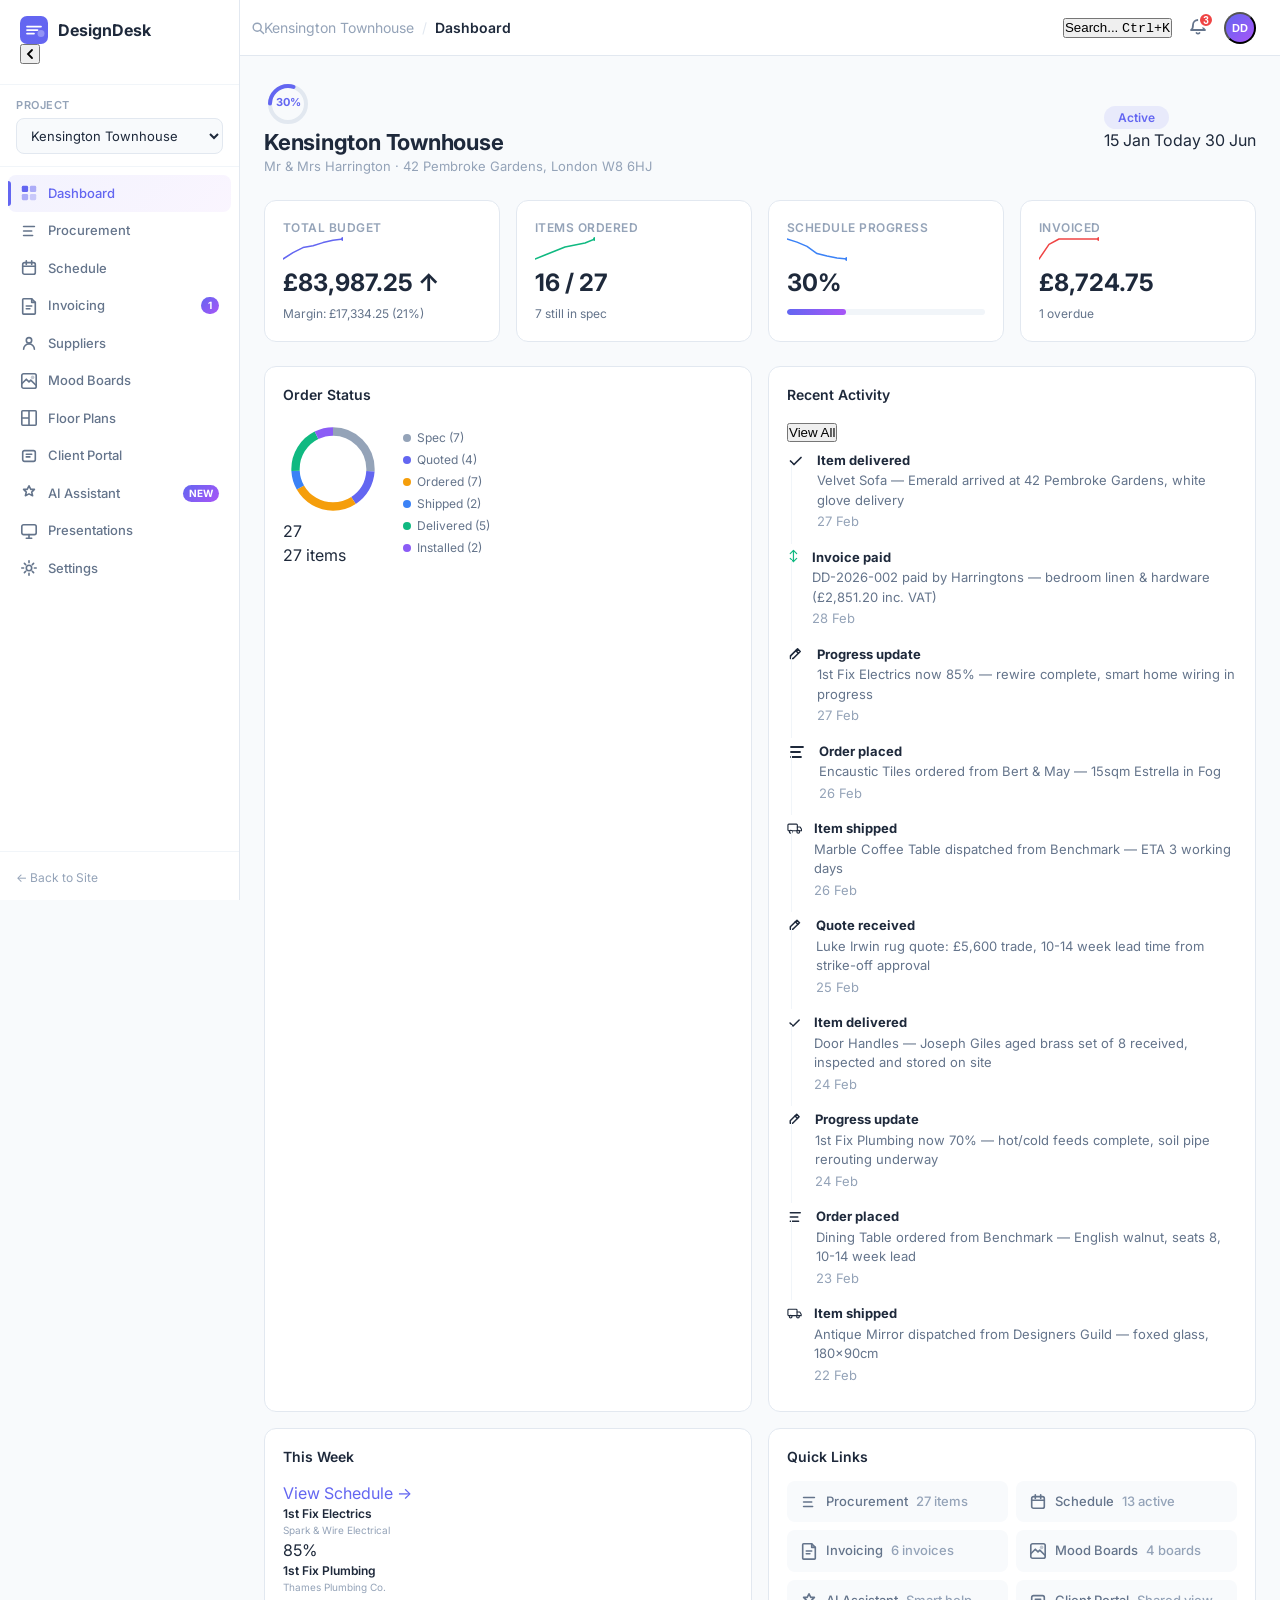
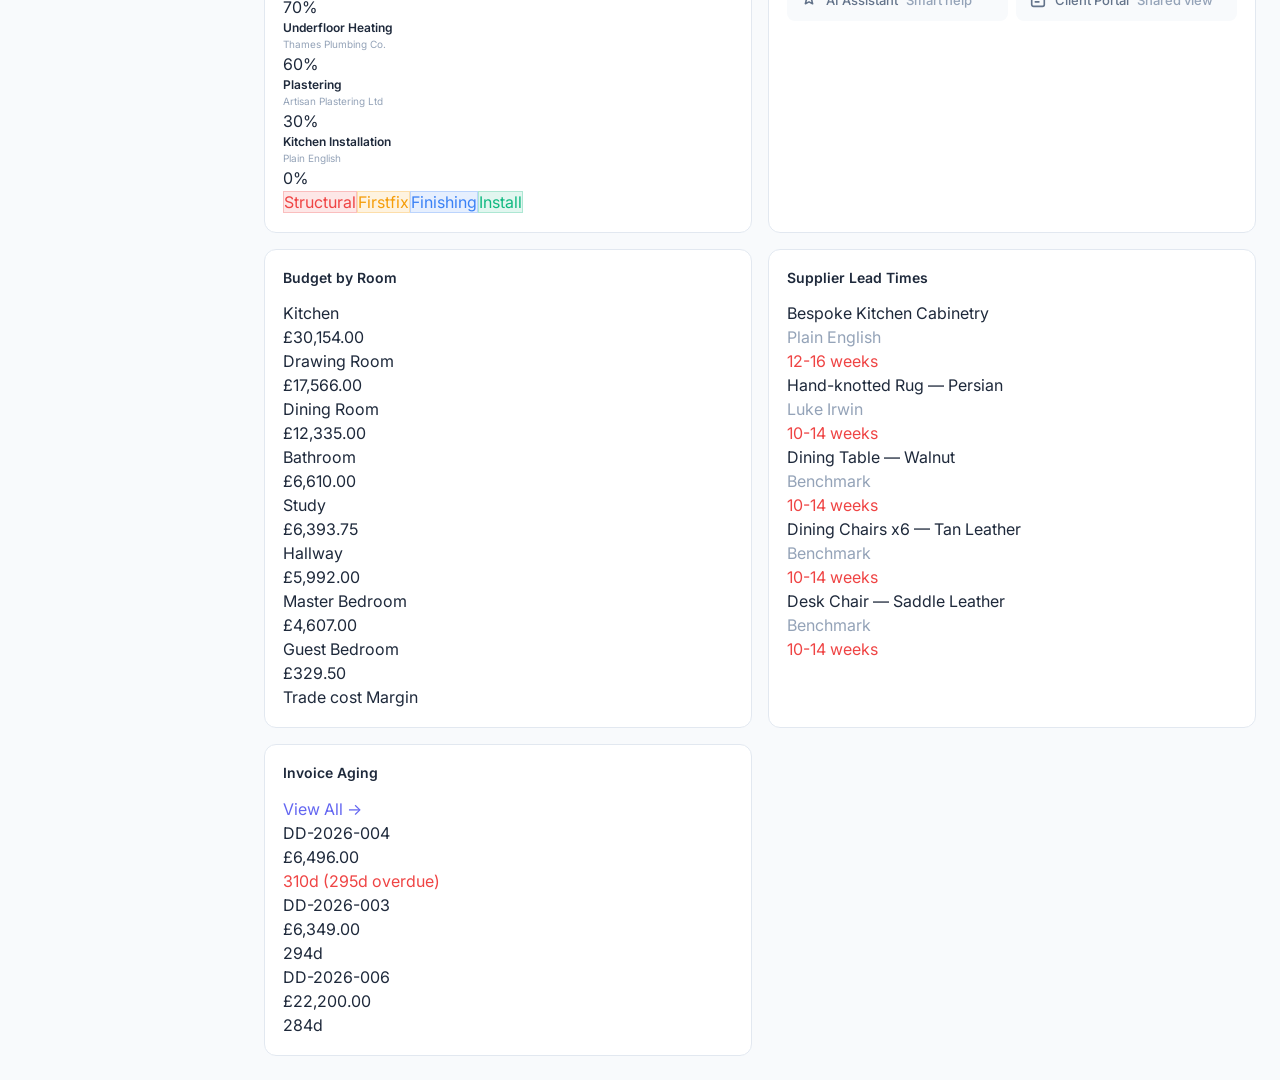
==== commit c8a0adc8: "Production overhaul — 19,852 lines across all 11 modules Complete rewrite of every module to product" ====
--- a/app.html
+++ b/app.html
@@ -3,15 +3,105 @@
 <head>
   <meta charset="UTF-8">
   <meta name="viewport" content="width=device-width, initial-scale=1.0">
-  <title>DesignDesk — Interactive Demo</title>
+  <meta name="description" content="DesignDesk — All-in-one project management platform for interior designers. Track procurement, schedules, budgets, invoicing, and client communication in one place.">
+  <meta name="theme-color" content="#6366f1">
+
+  <!-- Open Graph / Social -->
+  <meta property="og:type" content="website">
+  <meta property="og:title" content="DesignDesk — Interior Design Project Management">
+  <meta property="og:description" content="All-in-one project management for interior designers. Procurement tracking, Gantt scheduling, invoicing, mood boards, floor plans, AI assistant, and client portals.">
+  <meta property="og:image" content="https://designdesk.app/og-image.png">
+  <meta property="og:url" content="https://designdesk.app">
+  <meta name="twitter:card" content="summary_large_image">
+
+  <title>DesignDesk — Interior Design Project Management</title>
+
+  <!-- Favicon (inline SVG data URI) -->
+  <link rel="icon" type="image/svg+xml" href="data:image/svg+xml,%3Csvg xmlns='http://www.w3.org/2000/svg' viewBox='0 0 32 32'%3E%3Cdefs%3E%3ClinearGradient id='g' x1='0' y1='0' x2='1' y2='1'%3E%3Cstop offset='0%25' stop-color='%236366f1'/%3E%3Cstop offset='100%25' stop-color='%23a855f7'/%3E%3C/linearGradient%3E%3C/defs%3E%3Crect width='32' height='32' rx='8' fill='url(%23g)'/%3E%3Cpath d='M9 10h6v4H9zM17 10h6v4h-6zM9 16h6v6H9zM17 16h6v6h-6z' fill='white' opacity='.9' rx='1'/%3E%3C/svg%3E">
+
+  <!-- Preconnect to Google Fonts -->
   <link rel="preconnect" href="https://fonts.googleapis.com">
   <link rel="preconnect" href="https://fonts.gstatic.com" crossorigin>
   <link href="https://fonts.googleapis.com/css2?family=Inter:wght@300;400;500;600;700;800&family=Playfair+Display:ital,wght@0,400;0,600;0,700;1,400&display=swap" rel="stylesheet">
+
+  <!-- App Styles -->
   <link rel="stylesheet" href="app/styles/app.css">
 </head>
 <body>
-  <div class="app-layout">
+  <!-- Skip to content (accessibility) -->
+  <a href="#app-main" class="skip-to-content">Skip to main content</a>
+
+  <!-- Noscript fallback -->
+  <noscript>
+    <div style="display:flex;align-items:center;justify-content:center;min-height:100vh;padding:40px;text-align:center;font-family:'Inter',sans-serif;color:#1e293b;background:#f8fafc;">
+      <div style="max-width:400px;">
+        <div style="width:64px;height:64px;margin:0 auto 16px;border-radius:16px;background:linear-gradient(135deg,#6366f1,#a855f7);display:flex;align-items:center;justify-content:center;">
+          <svg width="32" height="32" viewBox="0 0 32 32" fill="none" xmlns="http://www.w3.org/2000/svg">
+            <rect x="4" y="5" width="10" height="6" rx="1" fill="white" opacity="0.9"/>
+            <rect x="18" y="5" width="10" height="6" rx="1" fill="white" opacity="0.9"/>
+            <rect x="4" y="15" width="10" height="12" rx="1" fill="white" opacity="0.9"/>
+            <rect x="18" y="15" width="10" height="12" rx="1" fill="white" opacity="0.9"/>
+          </svg>
+        </div>
+        <h1 style="font-size:22px;font-weight:700;margin-bottom:8px;">DesignDesk requires JavaScript</h1>
+        <p style="font-size:14px;color:#64748b;line-height:1.6;">Please enable JavaScript in your browser settings to use DesignDesk. This application relies on JavaScript for all interactive features including project management, scheduling, and real-time collaboration.</p>
+      </div>
+    </div>
+  </noscript>
+
+  <!-- Initial loading skeleton (visible before JS loads, hidden by JS) -->
+  <div class="initial-loading" id="initial-loading">
+    <div class="skeleton-sidebar">
+      <!-- Logo area -->
+      <div style="display:flex;align-items:center;gap:10px;margin-bottom:20px;">
+        <div class="skeleton skeleton-avatar" style="width:28px;height:28px;border-radius:8px;"></div>
+        <div class="skeleton skeleton-text" style="width:100px;height:16px;margin:0;"></div>
+      </div>
+      <!-- Project selector -->
+      <div class="skeleton skeleton-text" style="width:60px;height:10px;margin-bottom:6px;"></div>
+      <div class="skeleton" style="height:32px;border-radius:8px;margin-bottom:20px;"></div>
+      <!-- Nav items -->
+      <div class="skeleton" style="height:34px;border-radius:8px;margin-bottom:4px;"></div>
+      <div class="skeleton" style="height:34px;border-radius:8px;margin-bottom:4px;"></div>
+      <div class="skeleton" style="height:34px;border-radius:8px;margin-bottom:4px;"></div>
+      <div class="skeleton" style="height:34px;border-radius:8px;margin-bottom:4px;"></div>
+      <div class="skeleton" style="height:34px;border-radius:8px;margin-bottom:4px;"></div>
+      <div class="skeleton" style="height:34px;border-radius:8px;margin-bottom:4px;"></div>
+      <div class="skeleton" style="height:34px;border-radius:8px;margin-bottom:4px;"></div>
+      <div class="skeleton" style="height:34px;border-radius:8px;margin-bottom:4px;"></div>
+    </div>
+    <div class="skeleton-content">
+      <!-- Topbar skeleton -->
+      <div class="skeleton-topbar" style="display:flex;align-items:center;justify-content:space-between;">
+        <div class="skeleton skeleton-text" style="width:180px;height:16px;margin:0;"></div>
+        <div style="display:flex;gap:12px;align-items:center;">
+          <div class="skeleton" style="width:180px;height:32px;border-radius:8px;"></div>
+          <div class="skeleton skeleton-avatar"></div>
+        </div>
+      </div>
+      <!-- Page title -->
+      <div class="skeleton skeleton-text" style="width:200px;height:22px;margin-bottom:24px;"></div>
+      <!-- Stat cards -->
+      <div class="skeleton-stats">
+        <div class="skeleton skeleton-stat"></div>
+        <div class="skeleton skeleton-stat"></div>
+        <div class="skeleton skeleton-stat"></div>
+        <div class="skeleton skeleton-stat"></div>
+      </div>
+      <!-- Dashboard panels -->
+      <div class="skeleton-panels">
+        <div class="skeleton skeleton-chart"></div>
+        <div class="skeleton skeleton-chart"></div>
+        <div class="skeleton skeleton-chart"></div>
+        <div class="skeleton skeleton-chart"></div>
+      </div>
+    </div>
+  </div>
+
+  <!-- App shell (hidden until JS loads) -->
+  <div class="app-layout" id="app-layout" style="display:none;">
     <aside class="app-sidebar" id="app-sidebar"></aside>
+    <div class="sidebar-backdrop" id="sidebar-backdrop"></div>
     <div class="app-content">
       <header class="app-topbar" id="app-topbar"></header>
       <main class="app-main" id="app-main">
@@ -23,6 +113,11 @@
   <div id="modal-container" class="modal-container"></div>
   <div id="toast-container" class="toast-container"></div>
 
+  <script type="module">
+    // Show app shell, hide skeleton once JS is executing
+    document.getElementById('initial-loading').style.display = 'none';
+    document.getElementById('app-layout').style.display = '';
+  </script>
   <script type="module" src="app/main.js"></script>
 </body>
 </html>
--- a/app/styles/app.css
+++ b/app/styles/app.css
@@ -1,39 +1,318 @@
-/* DesignDesk Demo — App Styles */
+/* DesignDesk — Production App Styles
+   ====================================
+   Table of Contents:
+   1.  Design Tokens & Custom Properties
+   2.  Reset & Base Typography
+   3.  Keyframe Animations
+   4.  Layout Shell
+   5.  Sidebar Navigation
+   6.  Topbar
+   7.  Buttons
+   8.  Forms & Validation
+   9.  Custom Controls (Checkbox, Toggle, Range, Select)
+   10. Tables
+   11. Status Badges & Tags
+   12. Modals
+   13. Toasts
+   14. Skeleton Loading
+   15. Empty States & Errors
+   16. Dashboard
+   17. Procurement
+   18. Schedule (Gantt)
+   19. Invoicing
+   20. Suppliers
+   21. Mood Board
+   22. Floor Plan
+   23. Client Portal
+   24. AI Chat Assistant
+   25. Presentations
+   26. Settings & Notifications
+   27. Scrollbar Styling
+   28. Focus Management & Accessibility
+   29. Print Styles
+   30. Responsive: 1200px
+   31. Responsive: 768px (Tablet)
+   32. Responsive: 480px (Mobile)
+   33. Fullscreen
+   ==================================== */
+
+
+/* ==========================================================================
+   1. DESIGN TOKENS & CUSTOM PROPERTIES
+   ========================================================================== */
 
 :root {
+  /* Primary palette */
   --primary: #6366f1;
   --primary-light: #818cf8;
   --primary-dark: #4f46e5;
+  --primary-50: rgba(99, 102, 241, 0.05);
+  --primary-100: rgba(99, 102, 241, 0.10);
+  --primary-200: rgba(99, 102, 241, 0.20);
+  --primary-300: rgba(99, 102, 241, 0.30);
+
+  /* Accent */
   --accent: #a855f7;
+  --accent-light: #c084fc;
+  --accent-50: rgba(168, 85, 247, 0.05);
+
+  /* Surfaces */
   --bg: #f8fafc;
+  --bg-elevated: #ffffff;
   --surface: #ffffff;
+  --surface-hover: #fafafb;
+  --surface-pressed: #f5f5f7;
+
+  /* Text hierarchy */
   --text: #1e293b;
   --text-secondary: #64748b;
   --text-muted: #94a3b8;
+  --text-disabled: #cbd5e1;
+  --text-inverse: #ffffff;
+
+  /* Borders */
   --border: #e2e8f0;
   --border-light: #f1f5f9;
+  --border-strong: #cbd5e1;
+  --border-focus: var(--primary);
+
+  /* Status colors — base */
   --success: #10b981;
+  --success-light: #d1fae5;
+  --success-dark: #059669;
   --warning: #f59e0b;
+  --warning-light: #fef3c7;
+  --warning-dark: #d97706;
   --error: #ef4444;
+  --error-light: #fee2e2;
+  --error-dark: #dc2626;
+  --info: #3b82f6;
+  --info-light: #dbeafe;
+  --info-dark: #2563eb;
+
+  /* Status badge colors */
+  --status-spec-bg: #f1f5f9;
+  --status-spec-text: #64748b;
+  --status-quoted-bg: #eef2ff;
+  --status-quoted-text: #6366f1;
+  --status-ordered-bg: #fef3c7;
+  --status-ordered-text: #d97706;
+  --status-shipped-bg: #dbeafe;
+  --status-shipped-text: #2563eb;
+  --status-delivered-bg: #d1fae5;
+  --status-delivered-text: #059669;
+  --status-installed-bg: #ede9fe;
+  --status-installed-text: #7c3aed;
+  --status-draft-bg: #f1f5f9;
+  --status-draft-text: #64748b;
+  --status-sent-bg: #dbeafe;
+  --status-sent-text: #2563eb;
+  --status-paid-bg: #d1fae5;
+  --status-paid-text: #059669;
+  --status-overdue-bg: #fee2e2;
+  --status-overdue-text: #dc2626;
+  --status-active-bg: #d1fae5;
+  --status-active-text: #059669;
+  --status-planning-bg: #dbeafe;
+  --status-planning-text: #2563eb;
+  --status-completed-bg: #f1f5f9;
+  --status-completed-text: #64748b;
+
+  /* Radii */
+  --radius-xs: 4px;
+  --radius-sm: 8px;
   --radius: 12px;
-  --radius-sm: 8px;
-  --shadow: 0 1px 3px rgba(0,0,0,.06), 0 1px 2px rgba(0,0,0,.04);
-  --shadow-lg: 0 10px 40px rgba(0,0,0,.08);
+  --radius-lg: 16px;
+  --radius-xl: 24px;
+  --radius-full: 9999px;
+
+  /* Shadows — hierarchy */
+  --shadow-xs: 0 1px 2px rgba(0, 0, 0, 0.04);
+  --shadow-sm: 0 1px 3px rgba(0, 0, 0, 0.06), 0 1px 2px rgba(0, 0, 0, 0.04);
+  --shadow: 0 1px 3px rgba(0, 0, 0, 0.06), 0 1px 2px rgba(0, 0, 0, 0.04);
+  --shadow-md: 0 4px 12px rgba(0, 0, 0, 0.07), 0 2px 4px rgba(0, 0, 0, 0.04);
+  --shadow-lg: 0 10px 40px rgba(0, 0, 0, 0.08);
+  --shadow-xl: 0 20px 60px rgba(0, 0, 0, 0.12);
+
+  /* Layout dimensions */
   --sidebar-w: 240px;
   --topbar-h: 56px;
-}
-
-*, *::before, *::after { margin: 0; padding: 0; box-sizing: border-box; }
+
+  /* Typography scale */
+  --text-xs: 11px;
+  --text-sm: 12px;
+  --text-base: 13px;
+  --text-md: 14px;
+  --text-lg: 16px;
+  --text-xl: 22px;
+  --text-2xl: 28px;
+
+  /* Transitions */
+  --ease-out: cubic-bezier(0.22, 1, 0.36, 1);
+  --ease-in-out: cubic-bezier(0.45, 0, 0.55, 1);
+  --duration-fast: 0.15s;
+  --duration-normal: 0.2s;
+  --duration-slow: 0.3s;
+
+  /* Z-index scale */
+  --z-base: 1;
+  --z-dropdown: 10;
+  --z-sticky: 20;
+  --z-topbar: 50;
+  --z-sidebar: 100;
+  --z-overlay: 500;
+  --z-modal: 1000;
+  --z-toast: 2000;
+
+  /* Dark mode tokens (defined but not toggled — ready for future use) */
+  --dm-bg: #0f172a;
+  --dm-surface: #1e293b;
+  --dm-surface-hover: #273548;
+  --dm-text: #f1f5f9;
+  --dm-text-secondary: #94a3b8;
+  --dm-text-muted: #64748b;
+  --dm-border: #334155;
+  --dm-border-light: #1e293b;
+
+  /* Client portal accent (gold) */
+  --client-accent: #d4a853;
+  --client-accent-hover: #c49a42;
+  --client-bg: #111827;
+  --client-surface: #1e293b;
+}
+
+
+/* ==========================================================================
+   2. RESET & BASE TYPOGRAPHY
+   ========================================================================== */
+
+*, *::before, *::after {
+  margin: 0;
+  padding: 0;
+  box-sizing: border-box;
+}
+
+html {
+  font-size: 16px;
+  scroll-behavior: smooth;
+  -webkit-text-size-adjust: 100%;
+}
 
 body {
-  font-family: 'Inter', -apple-system, sans-serif;
+  font-family: 'Inter', -apple-system, BlinkMacSystemFont, 'Segoe UI', Roboto, sans-serif;
   color: var(--text);
   background: var(--bg);
   line-height: 1.5;
   -webkit-font-smoothing: antialiased;
-}
-
-/* ========== LAYOUT ========== */
+  -moz-osx-font-smoothing: grayscale;
+  text-rendering: optimizeLegibility;
+  overflow-x: hidden;
+}
+
+h1 { font-size: var(--text-xl); font-weight: 700; line-height: 1.3; letter-spacing: -0.01em; }
+h2 { font-size: 18px; font-weight: 600; line-height: 1.35; }
+h3 { font-size: var(--text-lg); font-weight: 600; line-height: 1.4; }
+h4 { font-size: var(--text-md); font-weight: 600; line-height: 1.4; }
+
+p { font-size: var(--text-base); }
+
+a { color: var(--primary); text-decoration: none; transition: color var(--duration-fast) ease; }
+a:hover { color: var(--primary-dark); }
+
+img, svg { display: block; max-width: 100%; }
+
+/* Skip to content link for accessibility */
+.skip-to-content {
+  position: absolute;
+  top: -100%;
+  left: 16px;
+  z-index: calc(var(--z-toast) + 1);
+  padding: 8px 16px;
+  background: var(--primary);
+  color: var(--text-inverse);
+  border-radius: var(--radius-sm);
+  font-size: var(--text-sm);
+  font-weight: 600;
+  transition: top var(--duration-fast) ease;
+}
+.skip-to-content:focus {
+  top: 16px;
+  color: var(--text-inverse);
+}
+
+
+/* ==========================================================================
+   3. KEYFRAME ANIMATIONS
+   ========================================================================== */
+
+@keyframes spin {
+  to { transform: rotate(360deg); }
+}
+
+@keyframes fadeIn {
+  from { opacity: 0; }
+  to { opacity: 1; }
+}
+
+@keyframes fadeInUp {
+  from { opacity: 0; transform: translateY(12px); }
+  to { opacity: 1; transform: translateY(0); }
+}
+
+@keyframes slideUp {
+  from { opacity: 0; transform: translateY(24px) scale(0.97); }
+  to { opacity: 1; transform: translateY(0) scale(1); }
+}
+
+@keyframes slideInRight {
+  from { opacity: 0; transform: translateX(100%); }
+  to { opacity: 1; transform: translateX(0); }
+}
+
+@keyframes slideOutRight {
+  from { opacity: 1; transform: translateX(0); }
+  to { opacity: 0; transform: translateX(100%); }
+}
+
+@keyframes shimmer {
+  0% { background-position: -400px 0; }
+  100% { background-position: 400px 0; }
+}
+
+@keyframes typing {
+  0%, 60%, 100% { opacity: 0.3; transform: scale(0.85); }
+  30% { opacity: 1; transform: scale(1); }
+}
+
+@keyframes pulse {
+  0%, 100% { opacity: 1; }
+  50% { opacity: 0.5; }
+}
+
+@keyframes modalIn {
+  from { opacity: 0; transform: translateY(24px) scale(0.97); }
+  to { opacity: 1; transform: translateY(0) scale(1); }
+}
+
+@keyframes backdropIn {
+  from { opacity: 0; }
+  to { opacity: 1; }
+}
+
+@keyframes scaleIn {
+  from { opacity: 0; transform: scale(0.9); }
+  to { opacity: 1; transform: scale(1); }
+}
+
+@keyframes dotPulse {
+  0%, 80%, 100% { transform: scale(0); }
+  40% { transform: scale(1); }
+}
+
+
+/* ==========================================================================
+   4. LAYOUT SHELL
+   ========================================================================== */
 
 .app-layout {
   display: flex;
@@ -50,8 +329,10 @@
   top: 0;
   left: 0;
   bottom: 0;
-  z-index: 100;
+  z-index: var(--z-sidebar);
   overflow-y: auto;
+  overflow-x: hidden;
+  transition: transform var(--duration-normal) var(--ease-out);
 }
 
 .app-content {
@@ -60,6 +341,7 @@
   display: flex;
   flex-direction: column;
   min-height: 100vh;
+  transition: margin-left var(--duration-normal) var(--ease-out);
 }
 
 .app-topbar {
@@ -72,7 +354,9 @@
   padding: 0 24px;
   position: sticky;
   top: 0;
-  z-index: 50;
+  z-index: var(--z-topbar);
+  backdrop-filter: blur(8px);
+  background: rgba(255, 255, 255, 0.92);
 }
 
 .app-main {
@@ -81,7 +365,29 @@
   overflow-y: auto;
 }
 
-/* ========== SIDEBAR ========== */
+/* Page view fade-in on route change */
+.app-main > * {
+  animation: fadeInUp var(--duration-slow) var(--ease-out) both;
+}
+
+/* Sidebar mobile overlay backdrop */
+.sidebar-backdrop {
+  display: none;
+  position: fixed;
+  inset: 0;
+  background: rgba(0, 0, 0, 0.4);
+  backdrop-filter: blur(2px);
+  z-index: calc(var(--z-sidebar) - 1);
+  animation: backdropIn var(--duration-normal) ease both;
+}
+.sidebar-backdrop.show {
+  display: block;
+}
+
+
+/* ==========================================================================
+   5. SIDEBAR NAVIGATION
+   ========================================================================== */
 
 .sidebar-header {
   padding: 16px 20px;
@@ -93,7 +399,7 @@
   align-items: center;
   gap: 10px;
   font-weight: 700;
-  font-size: 16px;
+  font-size: var(--text-lg);
 }
 
 .sidebar-project-selector {
@@ -103,7 +409,7 @@
 
 .sidebar-project-selector label {
   display: block;
-  font-size: 11px;
+  font-size: var(--text-xs);
   text-transform: uppercase;
   letter-spacing: 0.05em;
   color: var(--text-muted);
@@ -116,16 +422,35 @@
   padding: 8px 10px;
   border: 1px solid var(--border);
   border-radius: var(--radius-sm);
-  font-size: 13px;
+  font-size: var(--text-base);
   font-family: inherit;
   color: var(--text);
   background: var(--bg);
   cursor: pointer;
+  transition: border-color var(--duration-fast) ease;
+}
+.sidebar-project-selector select:focus {
+  border-color: var(--primary);
+  outline: none;
+  box-shadow: 0 0 0 3px var(--primary-200);
 }
 
 .sidebar-nav {
   padding: 8px;
   flex: 1;
+}
+
+.sidebar-nav-section {
+  margin-top: 8px;
+}
+
+.sidebar-nav-section-title {
+  font-size: var(--text-xs);
+  font-weight: 600;
+  text-transform: uppercase;
+  letter-spacing: 0.05em;
+  color: var(--text-muted);
+  padding: 8px 12px 4px;
 }
 
 .sidebar-nav-item {
@@ -136,34 +461,57 @@
   border-radius: var(--radius-sm);
   color: var(--text-secondary);
   text-decoration: none;
-  font-size: 13px;
+  font-size: var(--text-base);
   font-weight: 500;
-  transition: all .15s;
+  transition: all var(--duration-normal) var(--ease-out);
   cursor: pointer;
   position: relative;
+  user-select: none;
 }
 
 .sidebar-nav-item:hover {
   background: var(--border-light);
   color: var(--text);
+  transform: translateX(2px);
 }
 
 .sidebar-nav-item.active {
-  background: linear-gradient(135deg, rgba(99,102,241,.08), rgba(168,85,247,.06));
+  background: linear-gradient(135deg, rgba(99, 102, 241, 0.08), rgba(168, 85, 247, 0.06));
   color: var(--primary);
 }
 
-.sidebar-icon { display: flex; align-items: center; flex-shrink: 0; }
+.sidebar-nav-item.active::before {
+  content: '';
+  position: absolute;
+  left: 0;
+  top: 6px;
+  bottom: 6px;
+  width: 3px;
+  border-radius: 0 3px 3px 0;
+  background: var(--primary);
+}
+
+.sidebar-nav-item:active {
+  transform: scale(0.98);
+}
+
+.sidebar-icon {
+  display: flex;
+  align-items: center;
+  flex-shrink: 0;
+}
 .sidebar-icon svg { width: 18px; height: 18px; }
 
 .sidebar-badge {
   font-size: 10px;
   font-weight: 700;
   padding: 1px 6px;
-  border-radius: 10px;
+  border-radius: var(--radius-full);
   background: linear-gradient(135deg, var(--primary), var(--accent));
-  color: white;
+  color: var(--text-inverse);
   margin-left: auto;
+  min-width: 18px;
+  text-align: center;
 }
 
 .sidebar-footer {
@@ -172,13 +520,17 @@
 }
 
 .sidebar-back {
-  font-size: 12px;
+  font-size: var(--text-sm);
   color: var(--text-muted);
   text-decoration: none;
+  transition: color var(--duration-fast) ease;
 }
 .sidebar-back:hover { color: var(--primary); }
 
-/* ========== TOPBAR ========== */
+
+/* ==========================================================================
+   6. TOPBAR
+   ========================================================================== */
 
 .topbar-left {
   display: flex;
@@ -192,13 +544,20 @@
   border: none;
   cursor: pointer;
   color: var(--text-secondary);
+  padding: 4px;
+  border-radius: var(--radius-xs);
+  transition: color var(--duration-fast) ease, background var(--duration-fast) ease;
+}
+.topbar-menu-btn:hover {
+  color: var(--text);
+  background: var(--border-light);
 }
 
 .topbar-breadcrumb {
   display: flex;
   align-items: center;
   gap: 8px;
-  font-size: 14px;
+  font-size: var(--text-md);
 }
 
 .topbar-project { color: var(--text-muted); }
@@ -222,6 +581,7 @@
   left: 10px;
   color: var(--text-muted);
   display: flex;
+  pointer-events: none;
 }
 .topbar-search-icon svg { width: 16px; height: 16px; }
 
@@ -229,13 +589,18 @@
   padding: 7px 10px 7px 34px;
   border: 1px solid var(--border);
   border-radius: var(--radius-sm);
-  font-size: 13px;
+  font-size: var(--text-base);
   font-family: inherit;
   width: 200px;
   background: var(--bg);
-  transition: border-color .15s;
-}
-.topbar-search input:focus { border-color: var(--primary); outline: none; }
+  transition: border-color var(--duration-fast) ease, box-shadow var(--duration-fast) ease, width var(--duration-normal) ease;
+}
+.topbar-search input:focus {
+  border-color: var(--primary);
+  outline: none;
+  box-shadow: 0 0 0 3px var(--primary-200);
+  width: 260px;
+}
 
 .topbar-notif {
   background: none;
@@ -246,6 +611,12 @@
   display: flex;
   align-items: center;
   padding: 4px;
+  border-radius: var(--radius-xs);
+  transition: color var(--duration-fast) ease, background var(--duration-fast) ease;
+}
+.topbar-notif:hover {
+  color: var(--text);
+  background: var(--border-light);
 }
 .topbar-notif svg { width: 20px; height: 20px; }
 
@@ -254,7 +625,7 @@
   top: -2px;
   right: -2px;
   background: var(--error);
-  color: white;
+  color: var(--text-inverse);
   font-size: 10px;
   font-weight: 700;
   width: 16px;
@@ -263,6 +634,8 @@
   display: flex;
   align-items: center;
   justify-content: center;
+  border: 2px solid var(--surface);
+  animation: scaleIn var(--duration-fast) var(--ease-out) both;
 }
 
 .topbar-avatar {
@@ -270,47 +643,112 @@
   height: 32px;
   border-radius: 50%;
   background: linear-gradient(135deg, var(--primary), var(--accent));
-  color: white;
+  color: var(--text-inverse);
   display: flex;
   align-items: center;
   justify-content: center;
-  font-size: 11px;
+  font-size: var(--text-xs);
   font-weight: 700;
-}
-
-/* ========== BUTTONS ========== */
+  cursor: pointer;
+  transition: transform var(--duration-fast) ease, box-shadow var(--duration-fast) ease;
+}
+.topbar-avatar:hover {
+  transform: scale(1.05);
+  box-shadow: 0 0 0 3px var(--primary-200);
+}
+
+
+/* ==========================================================================
+   7. BUTTONS
+   ========================================================================== */
 
 .btn {
   display: inline-flex;
   align-items: center;
+  justify-content: center;
   gap: 6px;
   padding: 10px 18px;
   border-radius: var(--radius-sm);
   font-weight: 600;
-  font-size: 13px;
+  font-size: var(--text-base);
   text-decoration: none;
-  transition: all .15s;
+  transition: all var(--duration-fast) var(--ease-out);
   cursor: pointer;
   border: none;
   font-family: inherit;
-}
-
-.btn-sm { padding: 7px 14px; font-size: 12px; }
+  white-space: nowrap;
+  user-select: none;
+  position: relative;
+  overflow: hidden;
+}
+
+.btn:active {
+  transform: scale(0.97);
+}
+
+.btn:disabled,
+.btn[disabled] {
+  opacity: 0.5;
+  cursor: not-allowed;
+  pointer-events: none;
+}
+
+.btn-sm { padding: 7px 14px; font-size: var(--text-sm); }
+.btn-lg { padding: 12px 24px; font-size: var(--text-md); }
+.btn-xs { padding: 4px 10px; font-size: var(--text-xs); }
 .btn svg { width: 16px; height: 16px; }
 
 .btn-primary {
   background: linear-gradient(135deg, var(--primary), var(--accent));
-  color: white;
-  box-shadow: 0 2px 8px rgba(99,102,241,.25);
-}
-.btn-primary:hover { box-shadow: 0 4px 14px rgba(99,102,241,.35); transform: translateY(-1px); }
+  color: var(--text-inverse);
+  box-shadow: 0 2px 8px rgba(99, 102, 241, 0.25);
+}
+.btn-primary:hover {
+  box-shadow: 0 4px 14px rgba(99, 102, 241, 0.35);
+  transform: translateY(-1px);
+}
+.btn-primary:active {
+  transform: translateY(0) scale(0.97);
+  box-shadow: 0 1px 4px rgba(99, 102, 241, 0.20);
+}
+
+.btn-secondary {
+  background: var(--bg);
+  color: var(--text);
+  border: 1px solid var(--border);
+}
+.btn-secondary:hover {
+  background: var(--border-light);
+  border-color: var(--border-strong);
+}
 
 .btn-outline {
   background: var(--surface);
   color: var(--text);
   border: 1px solid var(--border);
 }
-.btn-outline:hover { border-color: var(--primary); color: var(--primary); }
+.btn-outline:hover {
+  border-color: var(--primary);
+  color: var(--primary);
+  background: var(--primary-50);
+}
+
+.btn-ghost {
+  background: transparent;
+  color: var(--text-secondary);
+}
+.btn-ghost:hover {
+  background: var(--border-light);
+  color: var(--text);
+}
+
+.btn-danger {
+  background: var(--error);
+  color: var(--text-inverse);
+}
+.btn-danger:hover {
+  background: var(--error-dark);
+}
 
 .icon-btn {
   background: none;
@@ -318,15 +756,22 @@
   cursor: pointer;
   color: var(--text-muted);
   padding: 4px;
-  border-radius: 4px;
+  border-radius: var(--radius-xs);
   display: inline-flex;
   align-items: center;
-  transition: all .15s;
-}
-.icon-btn:hover { color: var(--primary); background: var(--border-light); }
+  transition: all var(--duration-fast) ease;
+}
+.icon-btn:hover {
+  color: var(--primary);
+  background: var(--border-light);
+}
+.icon-btn:active { transform: scale(0.92); }
 .icon-btn svg { width: 16px; height: 16px; }
 
-/* ========== FORMS ========== */
+
+/* ==========================================================================
+   8. FORMS & VALIDATION
+   ========================================================================== */
 
 .form-grid {
   display: grid;
@@ -334,156 +779,575 @@
   gap: 14px;
 }
 
-.form-group { display: flex; flex-direction: column; gap: 4px; }
+.form-group {
+  display: flex;
+  flex-direction: column;
+  gap: 4px;
+}
 .form-group.full { grid-column: 1 / -1; }
 
 .form-group label {
-  font-size: 12px;
+  font-size: var(--text-sm);
   font-weight: 600;
   color: var(--text-secondary);
 }
 
-.form-group input, .form-group select, .form-group textarea {
+.form-group input,
+.form-group select,
+.form-group textarea {
   padding: 8px 10px;
   border: 1px solid var(--border);
   border-radius: 6px;
-  font-size: 13px;
+  font-size: var(--text-base);
   font-family: inherit;
   color: var(--text);
-  transition: border-color .15s;
-}
-.form-group input:focus, .form-group select:focus, .form-group textarea:focus {
+  background: var(--surface);
+  transition: border-color var(--duration-fast) ease, box-shadow var(--duration-fast) ease;
+}
+
+.form-group input:focus,
+.form-group select:focus,
+.form-group textarea:focus {
   border-color: var(--primary);
   outline: none;
-}
-
-.form-group textarea { resize: vertical; }
+  box-shadow: 0 0 0 3px var(--primary-200);
+}
+
+.form-group input::placeholder,
+.form-group textarea::placeholder {
+  color: var(--text-muted);
+}
+
+.form-group textarea { resize: vertical; min-height: 80px; }
+
+/* Validation states */
+.form-group.has-error input,
+.form-group.has-error select,
+.form-group.has-error textarea {
+  border-color: var(--error);
+}
+.form-group.has-error input:focus,
+.form-group.has-error select:focus,
+.form-group.has-error textarea:focus {
+  box-shadow: 0 0 0 3px rgba(239, 68, 68, 0.2);
+}
+
+.form-error {
+  font-size: var(--text-xs);
+  color: var(--error);
+  display: flex;
+  align-items: center;
+  gap: 4px;
+  animation: fadeIn var(--duration-fast) ease;
+}
+.form-error::before {
+  content: '';
+  width: 12px;
+  height: 12px;
+  background: url("data:image/svg+xml,%3Csvg xmlns='http://www.w3.org/2000/svg' viewBox='0 0 20 20' fill='%23ef4444'%3E%3Cpath fill-rule='evenodd' d='M10 18a8 8 0 100-16 8 8 0 000 16zM8.707 7.293a1 1 0 00-1.414 1.414L8.586 10l-1.293 1.293a1 1 0 101.414 1.414L10 11.414l1.293 1.293a1 1 0 001.414-1.414L11.414 10l1.293-1.293a1 1 0 00-1.414-1.414L10 8.586 8.707 7.293z' clip-rule='evenodd'/%3E%3C/svg%3E") no-repeat center / contain;
+  flex-shrink: 0;
+}
+
+.form-group.has-success input,
+.form-group.has-success select,
+.form-group.has-success textarea {
+  border-color: var(--success);
+}
+.form-group.has-success input:focus,
+.form-group.has-success select:focus {
+  box-shadow: 0 0 0 3px rgba(16, 185, 129, 0.2);
+}
+
+.form-success-icon {
+  position: absolute;
+  right: 10px;
+  top: 50%;
+  transform: translateY(-50%);
+  color: var(--success);
+  width: 16px;
+  height: 16px;
+}
+
+/* Disabled state */
+.form-group input:disabled,
+.form-group select:disabled,
+.form-group textarea:disabled {
+  background: var(--border-light);
+  color: var(--text-disabled);
+  cursor: not-allowed;
+  border-color: var(--border-light);
+}
 
 .calc-price {
   padding: 8px 10px;
   background: var(--border-light);
   border-radius: 6px;
   font-weight: 700;
-  font-size: 14px;
+  font-size: var(--text-md);
   color: var(--primary);
 }
 
+
+/* ==========================================================================
+   9. CUSTOM CONTROLS (Checkbox, Toggle, Range, Select)
+   ========================================================================== */
+
+/* Custom checkbox */
 .checkbox-list { max-height: 200px; overflow-y: auto; }
+
 .checkbox-item {
   display: flex;
   align-items: center;
   gap: 8px;
   padding: 6px 0;
-  font-size: 13px;
+  font-size: var(--text-base);
   cursor: pointer;
-}
-.checkbox-item input { cursor: pointer; }
-
-/* ========== TABLES ========== */
-
-.table-wrapper { overflow-x: auto; }
+  transition: color var(--duration-fast) ease;
+}
+.checkbox-item:hover { color: var(--text); }
+
+.checkbox-item input[type="checkbox"] {
+  -webkit-appearance: none;
+  appearance: none;
+  width: 18px;
+  height: 18px;
+  border: 2px solid var(--border-strong);
+  border-radius: var(--radius-xs);
+  cursor: pointer;
+  position: relative;
+  flex-shrink: 0;
+  transition: all var(--duration-fast) ease;
+}
+
+.checkbox-item input[type="checkbox"]:checked {
+  background: var(--primary);
+  border-color: var(--primary);
+}
+
+.checkbox-item input[type="checkbox"]:checked::after {
+  content: '';
+  position: absolute;
+  left: 4px;
+  top: 1px;
+  width: 6px;
+  height: 10px;
+  border: 2px solid white;
+  border-top: 0;
+  border-left: 0;
+  transform: rotate(45deg);
+}
+
+.checkbox-item input[type="checkbox"]:focus-visible {
+  outline: none;
+  box-shadow: 0 0 0 3px var(--primary-200);
+}
+
+/* Toggle switch */
+.toggle-switch {
+  position: relative;
+  display: inline-flex;
+  align-items: center;
+  cursor: pointer;
+  gap: 8px;
+}
+
+.toggle-switch input {
+  position: absolute;
+  opacity: 0;
+  width: 0;
+  height: 0;
+}
+
+.toggle-track {
+  width: 36px;
+  height: 20px;
+  background: var(--border-strong);
+  border-radius: var(--radius-full);
+  position: relative;
+  transition: background var(--duration-normal) ease;
+  flex-shrink: 0;
+}
+
+.toggle-track::after {
+  content: '';
+  position: absolute;
+  top: 2px;
+  left: 2px;
+  width: 16px;
+  height: 16px;
+  border-radius: 50%;
+  background: white;
+  box-shadow: var(--shadow-xs);
+  transition: transform var(--duration-normal) var(--ease-out);
+}
+
+.toggle-switch input:checked + .toggle-track {
+  background: var(--primary);
+}
+.toggle-switch input:checked + .toggle-track::after {
+  transform: translateX(16px);
+}
+.toggle-switch input:focus-visible + .toggle-track {
+  box-shadow: 0 0 0 3px var(--primary-200);
+}
+
+.toggle-label {
+  font-size: var(--text-base);
+  color: var(--text-secondary);
+}
+
+/* Custom range slider */
+input[type="range"] {
+  -webkit-appearance: none;
+  appearance: none;
+  width: 100%;
+  height: 6px;
+  border-radius: 3px;
+  background: var(--border);
+  outline: none;
+  transition: background var(--duration-fast) ease;
+}
+
+input[type="range"]::-webkit-slider-thumb {
+  -webkit-appearance: none;
+  appearance: none;
+  width: 18px;
+  height: 18px;
+  border-radius: 50%;
+  background: var(--primary);
+  cursor: pointer;
+  box-shadow: 0 1px 4px rgba(99, 102, 241, 0.3);
+  transition: transform var(--duration-fast) ease, box-shadow var(--duration-fast) ease;
+}
+
+input[type="range"]::-webkit-slider-thumb:hover {
+  transform: scale(1.15);
+  box-shadow: 0 2px 8px rgba(99, 102, 241, 0.4);
+}
+
+input[type="range"]::-moz-range-thumb {
+  width: 18px;
+  height: 18px;
+  border-radius: 50%;
+  background: var(--primary);
+  cursor: pointer;
+  border: none;
+  box-shadow: 0 1px 4px rgba(99, 102, 241, 0.3);
+}
+
+/* Custom select dropdown arrow */
+.custom-select {
+  position: relative;
+}
+.custom-select select {
+  -webkit-appearance: none;
+  appearance: none;
+  padding-right: 32px !important;
+}
+.custom-select::after {
+  content: '';
+  position: absolute;
+  right: 12px;
+  top: 50%;
+  transform: translateY(-50%);
+  width: 0;
+  height: 0;
+  border-left: 5px solid transparent;
+  border-right: 5px solid transparent;
+  border-top: 5px solid var(--text-muted);
+  pointer-events: none;
+}
+
+
+/* ==========================================================================
+   10. TABLES
+   ========================================================================== */
+
+.table-wrapper {
+  overflow-x: auto;
+  border-radius: var(--radius);
+  border: 1px solid var(--border);
+  background: var(--surface);
+}
 
 .data-table {
   width: 100%;
   border-collapse: collapse;
-  font-size: 13px;
+  font-size: var(--text-base);
 }
 
 .data-table thead th {
   text-align: left;
   padding: 10px 12px;
-  font-size: 11px;
+  font-size: var(--text-xs);
   font-weight: 600;
   text-transform: uppercase;
   letter-spacing: 0.05em;
   color: var(--text-muted);
   border-bottom: 2px solid var(--border);
   white-space: nowrap;
+  position: sticky;
+  top: 0;
+  background: var(--surface);
+  z-index: var(--z-base);
 }
 
 .data-table tbody td {
   padding: 10px 12px;
   border-bottom: 1px solid var(--border-light);
   vertical-align: middle;
-}
-
-.data-table tbody tr:hover { background: rgba(99,102,241,.02); }
-
-.sortable { cursor: pointer; user-select: none; }
+  max-width: 240px;
+  overflow: hidden;
+  text-overflow: ellipsis;
+  white-space: nowrap;
+}
+
+.data-table tbody tr {
+  transition: background var(--duration-fast) ease;
+}
+
+.data-table tbody tr:nth-child(even) {
+  background: var(--primary-50);
+}
+
+.data-table tbody tr:hover {
+  background: var(--primary-100);
+}
+
+.sortable {
+  cursor: pointer;
+  user-select: none;
+  transition: color var(--duration-fast) ease;
+  position: relative;
+  padding-right: 20px !important;
+}
 .sortable:hover { color: var(--primary); }
 
+.sortable::after {
+  content: '\25B2\25BC';
+  position: absolute;
+  right: 4px;
+  font-size: 8px;
+  line-height: 1;
+  letter-spacing: -1px;
+  opacity: 0.3;
+  writing-mode: vertical-lr;
+  color: var(--text-muted);
+}
+
+.sortable.sort-asc::after {
+  content: '\25B2';
+  opacity: 1;
+  color: var(--primary);
+  writing-mode: horizontal-tb;
+  font-size: 10px;
+}
+.sortable.sort-desc::after {
+  content: '\25BC';
+  opacity: 1;
+  color: var(--primary);
+  writing-mode: horizontal-tb;
+  font-size: 10px;
+}
+
+/* Resizable column headers */
+.data-table thead th.resizable {
+  border-right: 2px solid transparent;
+}
+.data-table thead th.resizable:hover {
+  border-right-color: var(--border);
+  cursor: col-resize;
+}
+
 .clickable-row { cursor: pointer; }
-.clickable-row:hover { background: rgba(99,102,241,.04) !important; }
+.clickable-row:hover { background: var(--primary-100) !important; }
 
 .row-actions { display: flex; gap: 4px; }
-.empty-cell { text-align: center; color: var(--text-muted); padding: 32px !important; }
+
+.empty-cell {
+  text-align: center;
+  color: var(--text-muted);
+  padding: 32px !important;
+  font-style: italic;
+}
 
 .text-right { text-align: right; }
+.text-center { text-align: center; }
 .text-success { color: var(--success); }
 .text-error { color: var(--error); }
+.text-warning { color: var(--warning); }
 .text-muted { color: var(--text-muted); }
 
-/* ========== STATUS BADGES ========== */
+
+/* ==========================================================================
+   11. STATUS BADGES & TAGS
+   ========================================================================== */
 
 .status-badge {
-  display: inline-block;
+  display: inline-flex;
+  align-items: center;
+  gap: 4px;
   padding: 2px 10px;
-  border-radius: 12px;
-  font-size: 11px;
+  border-radius: var(--radius-full);
+  font-size: var(--text-xs);
   font-weight: 600;
   text-transform: capitalize;
-}
-
-.status-spec { background: #f1f5f9; color: #64748b; }
-.status-quoted { background: #eef2ff; color: #6366f1; }
-.status-ordered { background: #fef3c7; color: #d97706; }
-.status-shipped { background: #dbeafe; color: #2563eb; }
-.status-delivered { background: #d1fae5; color: #059669; }
-.status-installed { background: #ede9fe; color: #7c3aed; }
-.status-draft { background: #f1f5f9; color: #64748b; }
-.status-sent { background: #dbeafe; color: #2563eb; }
-.status-paid { background: #d1fae5; color: #059669; }
-.status-overdue { background: #fee2e2; color: #dc2626; }
-.status-active { background: #d1fae5; color: #059669; }
-.status-planning { background: #dbeafe; color: #2563eb; }
-.status-completed { background: #f1f5f9; color: #64748b; }
-
-.project-status-badge { padding: 4px 14px; border-radius: 16px; font-size: 12px; font-weight: 600; }
+  white-space: nowrap;
+  transition: opacity var(--duration-fast) ease;
+}
+
+.status-spec { background: var(--status-spec-bg); color: var(--status-spec-text); }
+.status-quoted { background: var(--status-quoted-bg); color: var(--status-quoted-text); }
+.status-ordered { background: var(--status-ordered-bg); color: var(--status-ordered-text); }
+.status-shipped { background: var(--status-shipped-bg); color: var(--status-shipped-text); }
+.status-delivered { background: var(--status-delivered-bg); color: var(--status-delivered-text); }
+.status-installed { background: var(--status-installed-bg); color: var(--status-installed-text); }
+.status-draft { background: var(--status-draft-bg); color: var(--status-draft-text); }
+.status-sent { background: var(--status-sent-bg); color: var(--status-sent-text); }
+.status-paid { background: var(--status-paid-bg); color: var(--status-paid-text); }
+.status-overdue { background: var(--status-overdue-bg); color: var(--status-overdue-text); }
+.status-active { background: var(--status-active-bg); color: var(--status-active-text); }
+.status-planning { background: var(--status-planning-bg); color: var(--status-planning-text); }
+.status-completed { background: var(--status-completed-bg); color: var(--status-completed-text); }
+
+.project-status-badge {
+  padding: 4px 14px;
+  border-radius: var(--radius-xl);
+  font-size: var(--text-sm);
+  font-weight: 600;
+}
+
+/* Dot indicator */
+.status-dot {
+  width: 8px;
+  height: 8px;
+  border-radius: 50%;
+  display: inline-block;
+  flex-shrink: 0;
+}
+.status-dot.online { background: var(--success); }
+.status-dot.offline { background: var(--text-muted); }
+.status-dot.busy { background: var(--warning); }
+
+/* Pill badge with count */
+.pill-badge {
+  display: inline-flex;
+  align-items: center;
+  justify-content: center;
+  min-width: 20px;
+  height: 20px;
+  padding: 0 6px;
+  border-radius: var(--radius-full);
+  font-size: 10px;
+  font-weight: 700;
+  background: var(--primary);
+  color: var(--text-inverse);
+}
+.pill-badge.warning { background: var(--warning); }
+.pill-badge.error { background: var(--error); }
+.pill-badge.success { background: var(--success); }
 
 .room-badge {
   background: var(--border-light);
   padding: 2px 8px;
-  border-radius: 4px;
-  font-size: 11px;
-}
-
-/* ========== MODALS ========== */
-
-.modal-container { display: none; position: fixed; inset: 0; z-index: 1000; }
-.modal-container.open { display: flex; align-items: center; justify-content: center; }
+  border-radius: var(--radius-xs);
+  font-size: var(--text-xs);
+}
+
+/* Tag input style */
+.tag {
+  display: inline-flex;
+  align-items: center;
+  gap: 4px;
+  padding: 3px 10px;
+  background: var(--border-light);
+  border-radius: var(--radius-full);
+  font-size: var(--text-xs);
+  font-weight: 500;
+  color: var(--text-secondary);
+  transition: all var(--duration-fast) ease;
+}
+.tag:hover { background: var(--border); }
+
+.tag-remove {
+  display: inline-flex;
+  align-items: center;
+  justify-content: center;
+  width: 14px;
+  height: 14px;
+  border-radius: 50%;
+  background: none;
+  border: none;
+  cursor: pointer;
+  font-size: 10px;
+  color: var(--text-muted);
+  transition: all var(--duration-fast) ease;
+}
+.tag-remove:hover {
+  background: var(--error-light);
+  color: var(--error);
+}
+
+.tag-input-wrapper {
+  display: flex;
+  flex-wrap: wrap;
+  gap: 4px;
+  padding: 6px 8px;
+  border: 1px solid var(--border);
+  border-radius: 6px;
+  min-height: 36px;
+  align-items: center;
+  transition: border-color var(--duration-fast) ease, box-shadow var(--duration-fast) ease;
+}
+.tag-input-wrapper:focus-within {
+  border-color: var(--primary);
+  box-shadow: 0 0 0 3px var(--primary-200);
+}
+.tag-input-wrapper input {
+  border: none;
+  outline: none;
+  font-size: var(--text-base);
+  font-family: inherit;
+  flex: 1;
+  min-width: 80px;
+  padding: 2px 0;
+}
+
+
+/* ==========================================================================
+   12. MODALS
+   ========================================================================== */
+
+.modal-container {
+  display: none;
+  position: fixed;
+  inset: 0;
+  z-index: var(--z-modal);
+}
+.modal-container.open {
+  display: flex;
+  align-items: center;
+  justify-content: center;
+}
 
 .modal-backdrop {
   position: absolute;
   inset: 0;
-  background: rgba(0,0,0,.4);
+  background: rgba(0, 0, 0, 0.4);
   backdrop-filter: blur(4px);
+  animation: backdropIn var(--duration-normal) ease both;
 }
 
 .modal {
   position: relative;
   background: var(--surface);
   border-radius: var(--radius);
-  box-shadow: var(--shadow-lg);
+  box-shadow: var(--shadow-xl);
   width: 90%;
   max-width: 520px;
   max-height: 80vh;
   overflow-y: auto;
-  animation: modalIn .2s ease;
-}
-
-@keyframes modalIn {
-  from { opacity: 0; transform: scale(.95) translateY(10px); }
-  to { opacity: 1; transform: scale(1) translateY(0); }
+  animation: slideUp var(--duration-slow) var(--ease-out) both;
 }
 
 .modal-header {
@@ -493,7 +1357,8 @@
   padding: 16px 20px;
   border-bottom: 1px solid var(--border-light);
 }
-.modal-header h3 { font-size: 16px; }
+.modal-header h3 { font-size: var(--text-lg); }
+
 .modal-close {
   background: none;
   border: none;
@@ -501,6 +1366,13 @@
   cursor: pointer;
   color: var(--text-muted);
   line-height: 1;
+  padding: 4px;
+  border-radius: var(--radius-xs);
+  transition: all var(--duration-fast) ease;
+}
+.modal-close:hover {
+  color: var(--text);
+  background: var(--border-light);
 }
 
 .modal-body { padding: 20px; }
@@ -513,16 +1385,20 @@
   border-top: 1px solid var(--border-light);
 }
 
-/* ========== TOASTS ========== */
+
+/* ==========================================================================
+   13. TOASTS
+   ========================================================================== */
 
 .toast-container {
   position: fixed;
   bottom: 20px;
   right: 20px;
-  z-index: 2000;
+  z-index: var(--z-toast);
   display: flex;
   flex-direction: column-reverse;
   gap: 8px;
+  pointer-events: none;
 }
 
 .toast {
@@ -533,20 +1409,191 @@
   background: var(--surface);
   border-radius: var(--radius-sm);
   box-shadow: var(--shadow-lg);
-  font-size: 13px;
+  font-size: var(--text-base);
   font-weight: 500;
-  transform: translateX(100%);
-  opacity: 0;
-  transition: all .3s ease;
-}
-.toast.show { transform: translateX(0); opacity: 1; }
+  animation: slideInRight var(--duration-slow) var(--ease-out) both;
+  pointer-events: auto;
+  border-left: 3px solid var(--primary);
+}
+
+.toast.hiding {
+  animation: slideOutRight var(--duration-slow) var(--ease-out) both;
+}
+
+.toast.show {
+  transform: translateX(0);
+  opacity: 1;
+}
+
+.toast-success { border-left-color: var(--success); }
 .toast-success .toast-icon { color: var(--success); }
+.toast-error { border-left-color: var(--error); }
 .toast-error .toast-icon { color: var(--error); }
+.toast-warning { border-left-color: var(--warning); }
+.toast-warning .toast-icon { color: var(--warning); }
+.toast-info { border-left-color: var(--primary); }
 .toast-info .toast-icon { color: var(--primary); }
 
-/* ========== DASHBOARD ========== */
-
-.view-dashboard h1 { font-size: 22px; }
+
+/* ==========================================================================
+   14. SKELETON LOADING
+   ========================================================================== */
+
+.skeleton {
+  background: linear-gradient(90deg, var(--border-light) 25%, var(--border) 50%, var(--border-light) 75%);
+  background-size: 800px 100%;
+  animation: shimmer 1.5s infinite linear;
+  border-radius: var(--radius-sm);
+  color: transparent !important;
+  pointer-events: none;
+  user-select: none;
+}
+
+.skeleton * { visibility: hidden; }
+
+.skeleton-text {
+  height: 14px;
+  border-radius: var(--radius-xs);
+  margin-bottom: 8px;
+}
+.skeleton-text.short { width: 40%; }
+.skeleton-text.medium { width: 65%; }
+.skeleton-text.long { width: 90%; }
+
+.skeleton-avatar {
+  width: 32px;
+  height: 32px;
+  border-radius: 50%;
+}
+
+.skeleton-card {
+  height: 100px;
+  border-radius: var(--radius);
+}
+
+.skeleton-stat {
+  height: 90px;
+  border-radius: var(--radius);
+}
+
+.skeleton-table-row {
+  height: 44px;
+  border-radius: var(--radius-xs);
+  margin-bottom: 4px;
+}
+
+.skeleton-chart {
+  height: 200px;
+  border-radius: var(--radius);
+}
+
+/* Initial loading state shown before JS loads */
+.initial-loading {
+  display: flex;
+  min-height: 100vh;
+}
+.initial-loading .skeleton-sidebar {
+  width: var(--sidebar-w);
+  background: var(--surface);
+  border-right: 1px solid var(--border);
+  padding: 16px;
+  flex-shrink: 0;
+}
+.initial-loading .skeleton-content {
+  flex: 1;
+  padding: 24px;
+}
+.initial-loading .skeleton-topbar {
+  height: var(--topbar-h);
+  border-bottom: 1px solid var(--border);
+  margin: -24px -24px 24px;
+  padding: 0 24px;
+}
+.initial-loading .skeleton-stats {
+  display: grid;
+  grid-template-columns: repeat(4, 1fr);
+  gap: 16px;
+  margin-bottom: 24px;
+}
+.initial-loading .skeleton-panels {
+  display: grid;
+  grid-template-columns: 1fr 1fr;
+  gap: 16px;
+}
+
+
+/* ==========================================================================
+   15. EMPTY STATES & ERRORS
+   ========================================================================== */
+
+.view-loading {
+  display: flex;
+  align-items: center;
+  justify-content: center;
+  min-height: 200px;
+}
+
+.loading-spinner {
+  width: 32px;
+  height: 32px;
+  border: 3px solid var(--border);
+  border-top-color: var(--primary);
+  border-radius: 50%;
+  animation: spin 0.6s linear infinite;
+}
+
+.empty-state {
+  text-align: center;
+  padding: 60px 40px;
+  color: var(--text-secondary);
+  max-width: 400px;
+  margin: 0 auto;
+}
+
+.empty-state-icon {
+  width: 80px;
+  height: 80px;
+  margin: 0 auto 16px;
+  border-radius: 50%;
+  background: var(--border-light);
+  display: flex;
+  align-items: center;
+  justify-content: center;
+  color: var(--text-muted);
+}
+.empty-state-icon svg { width: 36px; height: 36px; }
+
+.empty-state h2,
+.empty-state h3 {
+  margin-bottom: 8px;
+  color: var(--text);
+}
+
+.empty-state p {
+  font-size: var(--text-md);
+  margin-bottom: 20px;
+  line-height: 1.6;
+}
+
+.empty-state .btn {
+  margin-top: 4px;
+}
+
+.view-error {
+  text-align: center;
+  padding: 60px 40px;
+  color: var(--error);
+}
+.view-error p { margin-top: 8px; color: var(--text-secondary); }
+
+.hidden { display: none !important; }
+
+
+/* ==========================================================================
+   16. DASHBOARD
+   ========================================================================== */
+
+.view-dashboard h1 { font-size: var(--text-xl); }
 
 .dash-header {
   display: flex;
@@ -557,7 +1604,7 @@
 
 .stats-grid {
   display: grid;
-  grid-template-columns: repeat(auto-fit, minmax(200px, 1fr));
+  grid-template-columns: repeat(4, 1fr);
   gap: 16px;
   margin-bottom: 24px;
 }
@@ -567,17 +1614,38 @@
   border: 1px solid var(--border);
   border-radius: var(--radius);
   padding: 18px;
+  transition: all var(--duration-normal) var(--ease-out);
+}
+
+.stat-card:hover {
+  transform: translateY(-2px);
+  box-shadow: var(--shadow-md);
+  border-color: var(--border-strong);
 }
 
 .stat-label {
-  font-size: 12px;
+  font-size: var(--text-sm);
   font-weight: 600;
   color: var(--text-muted);
   text-transform: uppercase;
   letter-spacing: 0.04em;
 }
-.stat-value { font-size: 24px; font-weight: 700; margin-top: 4px; }
-.stat-sub { font-size: 12px; color: var(--text-secondary); margin-top: 4px; }
+
+.stat-value {
+  font-size: 24px;
+  font-weight: 700;
+  margin-top: 4px;
+}
+
+.stat-value.hero {
+  font-size: var(--text-2xl);
+}
+
+.stat-sub {
+  font-size: var(--text-sm);
+  color: var(--text-secondary);
+  margin-top: 4px;
+}
 
 .stat-progress {
   width: 100%;
@@ -587,11 +1655,12 @@
   margin-top: 8px;
   overflow: hidden;
 }
+
 .stat-progress-bar {
   height: 100%;
   background: linear-gradient(90deg, var(--primary), var(--accent));
   border-radius: 3px;
-  transition: width .3s;
+  transition: width 0.6s var(--ease-out);
 }
 
 .dash-grid {
@@ -605,10 +1674,17 @@
   border: 1px solid var(--border);
   border-radius: var(--radius);
   padding: 18px;
+  display: flex;
+  flex-direction: column;
+  transition: box-shadow var(--duration-normal) ease;
+}
+
+.dash-panel:hover {
+  box-shadow: var(--shadow-sm);
 }
 
 .panel-title {
-  font-size: 14px;
+  font-size: var(--text-md);
   font-weight: 600;
   margin-bottom: 14px;
   color: var(--text);
@@ -618,7 +1694,7 @@
 .donut-container { display: flex; align-items: center; gap: 20px; }
 .donut-chart { width: 100px; height: 100px; flex-shrink: 0; }
 .donut-legend { display: flex; flex-direction: column; gap: 4px; }
-.legend-item { display: flex; align-items: center; gap: 6px; font-size: 12px; color: var(--text-secondary); }
+.legend-item { display: flex; align-items: center; gap: 6px; font-size: var(--text-sm); color: var(--text-secondary); }
 .legend-dot { width: 8px; height: 8px; border-radius: 50%; flex-shrink: 0; }
 .status-dot-spec { background: #94a3b8; }
 .status-dot-quoted { background: #6366f1; }
@@ -629,12 +1705,14 @@
 
 /* Activity feed */
 .activity-feed { display: flex; flex-direction: column; gap: 0; }
+
 .activity-item {
   display: flex;
   gap: 12px;
   padding: 8px 0;
   position: relative;
 }
+
 .activity-dot {
   width: 8px;
   height: 8px;
@@ -643,6 +1721,7 @@
   margin-top: 6px;
   flex-shrink: 0;
 }
+
 .activity-item::before {
   content: '';
   position: absolute;
@@ -653,7 +1732,8 @@
   background: var(--border-light);
 }
 .activity-item:last-child::before { display: none; }
-.activity-content { font-size: 13px; }
+
+.activity-content { font-size: var(--text-base); }
 .activity-content strong { display: block; margin-bottom: 1px; }
 .activity-content p { color: var(--text-secondary); margin-bottom: 2px; }
 
@@ -661,15 +1741,18 @@
 .upcoming-task {
   padding: 8px 0;
   border-bottom: 1px solid var(--border-light);
+  transition: background var(--duration-fast) ease;
 }
 .upcoming-task:last-child { border: none; }
-.upcoming-task-name { font-size: 13px; font-weight: 600; }
-.upcoming-task-contractor { font-size: 11px; margin-top: 2px; }
+.upcoming-task:hover { background: var(--primary-50); margin: 0 -8px; padding-left: 8px; padding-right: 8px; border-radius: var(--radius-sm); }
+
+.upcoming-task-name { font-size: var(--text-base); font-weight: 600; }
+.upcoming-task-contractor { font-size: var(--text-xs); margin-top: 2px; }
 .upcoming-task-progress { display: flex; align-items: center; gap: 8px; margin-top: 4px; }
-.upcoming-task-progress span { font-size: 11px; font-weight: 600; color: var(--text-secondary); }
+.upcoming-task-progress span { font-size: var(--text-xs); font-weight: 600; color: var(--text-secondary); }
 
 .mini-progress { flex: 1; height: 4px; background: var(--border-light); border-radius: 2px; overflow: hidden; }
-.mini-progress-bar { height: 100%; border-radius: 2px; background: var(--primary); transition: width .3s; }
+.mini-progress-bar { height: 100%; border-radius: 2px; background: var(--primary); transition: width 0.5s var(--ease-out); }
 .phase-structural { background: #ef4444; }
 .phase-firstfix { background: #f59e0b; }
 .phase-finishing { background: #3b82f6; }
@@ -677,6 +1760,7 @@
 
 /* Quick links */
 .quick-links { display: grid; grid-template-columns: 1fr 1fr; gap: 8px; }
+
 .quick-link {
   display: flex;
   align-items: center;
@@ -684,18 +1768,27 @@
   padding: 10px 12px;
   border-radius: var(--radius-sm);
   background: var(--bg);
-  font-size: 13px;
+  font-size: var(--text-base);
   font-weight: 500;
   color: var(--text-secondary);
   cursor: pointer;
   border: 1px solid transparent;
-  transition: all .15s;
+  transition: all var(--duration-normal) var(--ease-out);
   text-decoration: none;
 }
-.quick-link:hover { border-color: var(--primary); color: var(--primary); }
+.quick-link:hover {
+  border-color: var(--primary);
+  color: var(--primary);
+  transform: translateY(-1px);
+  box-shadow: var(--shadow-xs);
+}
+.quick-link:active { transform: scale(0.97); }
 .quick-link svg { width: 18px; height: 18px; }
 
-/* ========== PROCUREMENT ========== */
+
+/* ==========================================================================
+   17. PROCUREMENT
+   ========================================================================== */
 
 .view-header {
   display: flex;
@@ -703,7 +1796,11 @@
   justify-content: space-between;
   margin-bottom: 20px;
 }
-.view-header h1 { font-size: 22px; }
+.view-header h1 { font-size: var(--text-xl); }
+.header-actions { display: flex; gap: 8px; align-items: center; }
+.required { color: var(--error); }
+.checkbox-label { display: flex; align-items: center; gap: 8px; font-size: var(--text-sm); cursor: pointer; }
+.text-muted { color: var(--text-muted); }
 
 .pipeline-bar {
   display: flex;
@@ -716,11 +1813,12 @@
   margin-bottom: 16px;
   overflow-x: auto;
 }
+
 .pipeline-stage { display: flex; align-items: center; gap: 6px; }
 .pipeline-dot { width: 10px; height: 10px; border-radius: 50%; flex-shrink: 0; }
-.pipeline-label { font-size: 12px; font-weight: 500; color: var(--text-secondary); text-transform: capitalize; }
-.pipeline-count { font-size: 12px; font-weight: 700; color: var(--text); }
-.pipeline-arrow { color: var(--text-muted); font-size: 14px; margin: 0 4px; }
+.pipeline-label { font-size: var(--text-sm); font-weight: 500; color: var(--text-secondary); text-transform: capitalize; }
+.pipeline-count { font-size: var(--text-sm); font-weight: 700; color: var(--text); }
+.pipeline-arrow { color: var(--text-muted); font-size: var(--text-md); margin: 0 4px; }
 
 .summary-bar {
   display: flex;
@@ -732,7 +1830,7 @@
   margin-bottom: 16px;
 }
 .summary-item { display: flex; flex-direction: column; gap: 2px; }
-.summary-item span { font-size: 11px; }
+.summary-item span { font-size: var(--text-xs); }
 .summary-item strong { font-size: 15px; }
 
 .table-controls {
@@ -741,27 +1839,117 @@
   justify-content: space-between;
   margin-bottom: 12px;
 }
+
 .filter-group { display: flex; gap: 8px; }
+
 .filter-select {
   padding: 6px 10px;
   border: 1px solid var(--border);
   border-radius: 6px;
-  font-size: 12px;
+  font-size: var(--text-sm);
   font-family: inherit;
   background: var(--surface);
+  transition: border-color var(--duration-fast) ease;
+}
+.filter-select:focus {
+  border-color: var(--primary);
+  outline: none;
 }
 
 .item-name { font-weight: 600; }
 
-/* ========== SCHEDULE (GANTT) ========== */
-
-.gantt-legend {
-  display: flex;
+
+/* ==========================================================================
+   18. SCHEDULE (GANTT) — Production
+   ========================================================================== */
+
+.view-schedule { position: relative; }
+.schedule-project-info { font-size: var(--text-sm); color: var(--text-muted); margin-top: 2px; }
+
+/* Progress bar */
+.schedule-progress-bar {
+  background: var(--surface);
+  border: 1px solid var(--border);
+  border-radius: var(--radius);
+  padding: 14px 18px;
+  margin-bottom: 16px;
+}
+.schedule-progress-label { display: flex; justify-content: space-between; font-size: var(--text-sm); margin-bottom: 6px; }
+.schedule-progress-pct { font-weight: 700; }
+.schedule-progress-track { height: 8px; background: var(--border-light); border-radius: 4px; overflow: hidden; }
+.schedule-progress-fill { height: 100%; border-radius: 4px; transition: width 0.5s ease; }
+.schedule-behind-warning { margin-top: 8px; font-size: var(--text-xs); color: var(--error); display: flex; align-items: center; gap: 6px; font-weight: 600; }
+.schedule-behind-warning svg { width: 14px; height: 14px; }
+
+/* Toolbar */
+.schedule-toolbar {
+  display: flex;
+  align-items: center;
   gap: 16px;
-  margin-bottom: 12px;
-}
-.gantt-legend-item { display: flex; align-items: center; gap: 6px; font-size: 12px; color: var(--text-secondary); }
-
+  flex-wrap: wrap;
+  margin-bottom: 16px;
+  padding: 10px 0;
+}
+.schedule-view-tabs { display: flex; gap: 0; }
+.schedule-tab {
+  display: flex;
+  align-items: center;
+  gap: 6px;
+  padding: 7px 16px;
+  border: 1px solid var(--border);
+  background: var(--surface);
+  font-size: var(--text-sm);
+  font-weight: 600;
+  font-family: inherit;
+  cursor: pointer;
+  color: var(--text-secondary);
+  transition: all 0.15s ease;
+}
+.schedule-tab:first-child { border-radius: var(--radius-sm) 0 0 var(--radius-sm); }
+.schedule-tab:last-child { border-radius: 0 var(--radius-sm) var(--radius-sm) 0; border-left: none; }
+.schedule-tab:not(:first-child):not(:last-child) { border-left: none; }
+.schedule-tab:hover { background: var(--border-light); }
+.schedule-tab.active { background: var(--primary); color: white; border-color: var(--primary); }
+.schedule-tab svg { width: 16px; height: 16px; }
+
+/* Zoom controls */
+.schedule-zoom-controls { display: flex; align-items: center; gap: 6px; }
+.zoom-label { font-size: var(--text-xs); color: var(--text-muted); font-weight: 600; }
+.zoom-btn {
+  padding: 4px 12px;
+  border: 1px solid var(--border);
+  border-radius: 4px;
+  font-size: var(--text-xs);
+  font-weight: 600;
+  font-family: inherit;
+  cursor: pointer;
+  background: var(--surface);
+  color: var(--text-secondary);
+  transition: all 0.15s ease;
+}
+.zoom-btn:hover { border-color: var(--primary); color: var(--primary); }
+.zoom-btn.active { background: var(--primary); color: white; border-color: var(--primary); }
+
+/* Legend */
+.schedule-gantt-legend { display: flex; gap: 14px; margin-left: auto; }
+.gantt-legend-item { display: flex; align-items: center; gap: 5px; font-size: 11px; color: var(--text-secondary); }
+.legend-dot { width: 8px; height: 8px; border-radius: 50%; flex-shrink: 0; }
+
+/* Bulk actions */
+.schedule-bulk-actions {
+  display: flex;
+  align-items: center;
+  gap: 8px;
+  padding: 6px 12px;
+  background: var(--primary-50);
+  border: 1px solid var(--primary-200);
+  border-radius: var(--radius-sm);
+  font-size: var(--text-sm);
+  font-weight: 600;
+  color: var(--primary);
+}
+
+/* ── Gantt chart ─────────────────────────────────────────────────────── */
 .gantt-container {
   display: flex;
   background: var(--surface);
@@ -771,45 +1959,222 @@
 }
 
 .gantt-labels {
-  width: 200px;
   flex-shrink: 0;
-  border-right: 1px solid var(--border);
-}
+  border-right: 2px solid var(--border);
+  position: sticky;
+  left: 0;
+  z-index: 10;
+  background: var(--surface);
+  overflow-y: hidden;
+}
+
 .gantt-label-header {
-  height: 50px;
   display: flex;
   align-items: center;
   padding: 0 14px;
-  font-size: 11px;
-  font-weight: 600;
+  font-size: var(--text-xs);
+  font-weight: 700;
   color: var(--text-muted);
   text-transform: uppercase;
+  letter-spacing: 0.05em;
   border-bottom: 1px solid var(--border);
-}
+  background: var(--surface);
+}
+
 .gantt-label {
   display: flex;
-  flex-direction: column;
-  justify-content: center;
-  padding: 4px 14px;
+  align-items: center;
+  gap: 8px;
+  padding: 4px 10px;
   border-bottom: 1px solid var(--border-light);
-}
-.gantt-task-name { font-size: 12px; font-weight: 600; }
-.gantt-task-contractor { font-size: 10px; }
+  transition: background 0.12s ease;
+  cursor: default;
+}
+.gantt-label:hover { background: var(--primary-50); }
+.gantt-label.selected { background: var(--primary-100); }
+
+.gantt-select-cb {
+  width: 14px;
+  height: 14px;
+  cursor: pointer;
+  flex-shrink: 0;
+  accent-color: var(--primary);
+}
+
+.gantt-task-name { font-size: var(--text-sm); font-weight: 600; white-space: nowrap; overflow: hidden; text-overflow: ellipsis; }
+.gantt-task-contractor { font-size: 10px; color: var(--text-muted); }
 
 .gantt-scroll { overflow-x: auto; flex: 1; }
 .gantt-svg { display: block; }
 
-.gantt-bar-text { pointer-events: none; }
-.gantt-bar { cursor: grab; }
+.gantt-bar { cursor: grab; transition: opacity 0.12s ease; }
+.gantt-bar:hover { opacity: 0.9; }
 .gantt-bar:active { cursor: grabbing; }
-
-/* ========== INVOICING ========== */
+.gantt-bar.selected rect.gantt-bar-outline { stroke-width: 2.5; }
+.gantt-bar-text { pointer-events: none; user-select: none; }
+
+/* Gantt tooltip — enhanced */
+.gantt-tooltip {
+  position: fixed;
+  background: var(--text);
+  color: #fff;
+  padding: 10px 14px;
+  border-radius: var(--radius-sm);
+  font-size: 12px;
+  pointer-events: none;
+  z-index: 9999;
+  max-width: 300px;
+  box-shadow: 0 8px 24px rgba(0,0,0,.2);
+  line-height: 1.6;
+}
+.gantt-tooltip-title { font-weight: 700; font-size: 13px; margin-bottom: 4px; border-bottom: 1px solid rgba(255,255,255,.15); padding-bottom: 4px; }
+.gantt-tooltip-row { display: flex; gap: 6px; }
+.gantt-tooltip-row span:first-child { color: rgba(255,255,255,.6); min-width: 80px; }
+.gantt-tooltip-notes { margin-top: 6px; padding-top: 6px; border-top: 1px solid rgba(255,255,255,.15); font-style: italic; color: rgba(255,255,255,.7); }
+
+/* Context menu */
+.gantt-context-menu {
+  position: absolute;
+  background: var(--surface);
+  border: 1px solid var(--border);
+  border-radius: var(--radius-sm);
+  box-shadow: var(--shadow-lg);
+  z-index: 9999;
+  min-width: 180px;
+  padding: 4px 0;
+  font-size: var(--text-sm);
+}
+.gantt-context-menu.hidden { display: none; }
+.ctx-item {
+  padding: 8px 14px;
+  cursor: pointer;
+  display: flex;
+  align-items: center;
+  gap: 8px;
+  color: var(--text);
+  transition: background 0.1s ease;
+}
+.ctx-item:hover { background: var(--primary-50); color: var(--primary); }
+.ctx-item svg { width: 14px; height: 14px; }
+.ctx-item.ctx-danger { color: var(--error); }
+.ctx-item.ctx-danger:hover { background: rgba(239,68,68,.08); }
+.ctx-divider { height: 1px; background: var(--border-light); margin: 4px 0; }
+
+/* Phase option list in modal */
+.phase-option-list { display: flex; flex-direction: column; gap: 6px; }
+.phase-option { display: flex; align-items: center; gap: 8px; padding: 8px 10px; border: 1px solid var(--border); border-radius: 6px; cursor: pointer; transition: all 0.12s ease; }
+.phase-option:hover { border-color: var(--primary); }
+.phase-option.active { border-color: var(--primary); background: var(--primary-50); }
+.phase-option input { display: none; }
+.phase-dot-lg { width: 12px; height: 12px; border-radius: 50%; }
+
+/* Dependency option */
+.dep-option { display: flex; align-items: center; gap: 8px; padding: 6px 0; font-size: var(--text-sm); cursor: pointer; }
+
+/* ── List view ──────────────────────────────────────────────────────── */
+.schedule-list-wrapper { overflow-x: auto; }
+.schedule-list-table {
+  width: 100%;
+  border-collapse: collapse;
+  background: var(--surface);
+  border: 1px solid var(--border);
+  border-radius: var(--radius);
+  overflow: hidden;
+  font-size: var(--text-sm);
+}
+.schedule-list-table th {
+  text-align: left;
+  padding: 10px 12px;
+  font-size: var(--text-xs);
+  font-weight: 700;
+  text-transform: uppercase;
+  letter-spacing: 0.05em;
+  color: var(--text-muted);
+  background: var(--border-light);
+  border-bottom: 2px solid var(--border);
+}
+.schedule-list-table td { padding: 10px 12px; border-bottom: 1px solid var(--border-light); vertical-align: middle; }
+.schedule-list-row { transition: background 0.1s ease; cursor: default; }
+.schedule-list-row:hover { background: var(--primary-50); }
+.schedule-list-row.behind { background: rgba(239,68,68,.04); }
+.schedule-list-row.behind:hover { background: rgba(239,68,68,.08); }
+
+.phase-dot { width: 8px; height: 8px; border-radius: 50%; display: inline-block; margin-right: 6px; vertical-align: middle; }
+.phase-chip { padding: 2px 10px; border-radius: 12px; font-size: 11px; font-weight: 600; }
+.milestone-badge { padding: 2px 8px; border-radius: 10px; font-size: 10px; font-weight: 700; background: #fef3c7; color: #92400e; margin-left: 6px; }
+.critical-badge { padding: 2px 8px; border-radius: 10px; font-size: 10px; font-weight: 700; background: rgba(239,68,68,.1); color: #ef4444; margin-left: 4px; }
+
+.list-progress { display: inline-block; width: 60px; height: 6px; background: var(--border-light); border-radius: 3px; overflow: hidden; vertical-align: middle; }
+.list-progress-bar { height: 100%; border-radius: 3px; transition: width 0.3s ease; }
+.list-progress-label { font-size: 11px; color: var(--text-muted); margin-left: 6px; }
+
+.status-badge { padding: 2px 10px; border-radius: 10px; font-size: 10px; font-weight: 700; }
+.status-overdue { background: rgba(239,68,68,.1); color: #ef4444; }
+.status-done { background: rgba(16,185,129,.1); color: #10b981; }
+.status-active { background: rgba(99,102,241,.1); color: #6366f1; }
+
+.btn-icon {
+  background: none; border: none; cursor: pointer; padding: 4px; border-radius: 4px;
+  color: var(--text-muted); display: inline-flex; align-items: center; transition: all 0.12s ease;
+}
+.btn-icon:hover { color: var(--primary); background: var(--primary-50); }
+.btn-icon svg { width: 14px; height: 14px; }
+
+/* ── Board view ─────────────────────────────────────────────────────── */
+.schedule-board { display: grid; grid-template-columns: repeat(4, 1fr); gap: 14px; }
+.board-column { background: var(--border-light); border-radius: var(--radius); min-height: 300px; }
+.board-column-header {
+  padding: 12px 14px;
+  font-weight: 700;
+  font-size: var(--text-sm);
+  display: flex;
+  justify-content: space-between;
+  align-items: center;
+  background: var(--surface);
+  border-radius: var(--radius) var(--radius) 0 0;
+}
+.board-count { font-size: 11px; padding: 2px 8px; background: var(--border); border-radius: 10px; color: var(--text-muted); }
+.board-column-body { padding: 8px; display: flex; flex-direction: column; gap: 8px; }
+.board-card {
+  background: var(--surface);
+  border: 1px solid var(--border);
+  border-radius: var(--radius-sm);
+  padding: 12px;
+  cursor: pointer;
+  transition: all 0.15s ease;
+}
+.board-card:hover { box-shadow: var(--shadow); transform: translateY(-1px); }
+.board-card.behind { border-left: 3px solid var(--error); }
+.board-card-header { display: flex; justify-content: space-between; margin-bottom: 4px; }
+.board-card-header strong { font-size: 13px; }
+.board-card-meta { font-size: 11px; color: var(--text-muted); display: flex; gap: 8px; flex-wrap: wrap; margin-bottom: 6px; }
+.board-card-progress { height: 4px; background: var(--border-light); border-radius: 2px; overflow: hidden; }
+.board-progress-bar { height: 100%; border-radius: 2px; transition: width 0.3s ease; }
+.board-progress-label { font-size: 10px; color: var(--text-muted); }
+.board-behind-flag { font-size: 10px; color: var(--error); font-weight: 600; margin-top: 4px; }
+.board-empty { text-align: center; padding: 30px 10px; font-size: var(--text-sm); color: var(--text-muted); }
+
+/* Progress display in modals */
+.progress-display { text-align: center; font-size: 24px; font-weight: 700; color: var(--primary); margin-top: 8px; }
+
+/* Print styles */
+@media print {
+  .view-header .header-actions, .schedule-toolbar, .schedule-progress-bar { display: none; }
+  .gantt-container { border: 1px solid #ccc; }
+  .gantt-labels { position: static; }
+}
+
+
+/* ==========================================================================
+   19. INVOICING
+   ========================================================================== */
 
 .invoice-stats {
   display: flex;
   gap: 16px;
   margin-bottom: 20px;
 }
+
 .inv-stat {
   flex: 1;
   background: var(--surface);
@@ -819,23 +2184,31 @@
   display: flex;
   flex-direction: column;
   gap: 4px;
-}
-.inv-stat span { font-size: 12px; }
+  transition: all var(--duration-normal) var(--ease-out);
+}
+.inv-stat:hover {
+  transform: translateY(-2px);
+  box-shadow: var(--shadow-md);
+}
+.inv-stat span { font-size: var(--text-sm); }
 .inv-stat strong { font-size: 18px; }
 
 .view-toggle { display: flex; gap: 0; }
+
 .toggle-btn {
   padding: 7px 16px;
   border: 1px solid var(--border);
   background: var(--surface);
-  font-size: 12px;
+  font-size: var(--text-sm);
   font-weight: 600;
   font-family: inherit;
   cursor: pointer;
   color: var(--text-secondary);
+  transition: all var(--duration-fast) ease;
 }
 .toggle-btn:first-child { border-radius: var(--radius-sm) 0 0 var(--radius-sm); }
 .toggle-btn:last-child { border-radius: 0 var(--radius-sm) var(--radius-sm) 0; border-left: none; }
+.toggle-btn:hover { background: var(--border-light); }
 .toggle-btn.active { background: var(--primary); color: white; border-color: var(--primary); }
 
 .invoice-detail {
@@ -844,39 +2217,48 @@
   border-radius: var(--radius);
   padding: 24px;
 }
+
 .invoice-header-detail { display: flex; justify-content: space-between; margin-bottom: 20px; }
-.invoice-meta { text-align: right; font-size: 13px; line-height: 1.8; }
-.invoice-brand { margin-bottom: 16px; font-size: 14px; }
-.invoice-brand h3 { font-size: 16px; }
-.invoice-client-info { margin-bottom: 20px; font-size: 14px; line-height: 1.6; }
+.invoice-meta { text-align: right; font-size: var(--text-base); line-height: 1.8; }
+.invoice-brand { margin-bottom: 16px; font-size: var(--text-md); }
+.invoice-brand h3 { font-size: var(--text-lg); }
+.invoice-client-info { margin-bottom: 20px; font-size: var(--text-md); line-height: 1.6; }
 
 .trade-warning {
-  background: #fef3c7;
+  background: var(--warning-light);
   border: 1px solid #fbbf24;
   color: #92400e;
   padding: 8px 14px;
   border-radius: 6px;
-  font-size: 12px;
+  font-size: var(--text-sm);
   font-weight: 600;
   margin-bottom: 16px;
 }
 
-.invoice-table { width: 100%; border-collapse: collapse; font-size: 13px; }
-.invoice-table th { text-align: left; padding: 8px 10px; border-bottom: 2px solid var(--border); font-size: 11px; text-transform: uppercase; color: var(--text-muted); }
+.invoice-table { width: 100%; border-collapse: collapse; font-size: var(--text-base); }
+.invoice-table th { text-align: left; padding: 8px 10px; border-bottom: 2px solid var(--border); font-size: var(--text-xs); text-transform: uppercase; color: var(--text-muted); }
 .invoice-table td { padding: 8px 10px; border-bottom: 1px solid var(--border-light); }
 .invoice-table tfoot td { border: none; padding-top: 6px; }
 .total-row td { font-size: 15px; padding-top: 10px; border-top: 2px solid var(--border); }
-.margin-row td { font-size: 13px; }
-.invoice-footer-text { margin-top: 20px; font-size: 12px; }
-
-/* ========== SUPPLIERS ========== */
-
+.margin-row td { font-size: var(--text-base); }
+.invoice-footer-text { margin-top: 20px; font-size: var(--text-sm); }
+
+
+/* ==========================================================================
+   20. SUPPLIERS — Production
+   ========================================================================== */
+
+.view-suppliers { position: relative; }
+.suppliers-subtitle { font-size: var(--text-sm); color: var(--text-muted); margin-top: 2px; }
+
+/* Controls */
 .supplier-controls {
   display: flex;
   flex-direction: column;
   gap: 12px;
-  margin-bottom: 20px;
-}
+  margin-bottom: 16px;
+}
+.supplier-search-row { display: flex; gap: 12px; align-items: center; }
 
 .search-box {
   position: relative;
@@ -884,11 +2266,13 @@
   align-items: center;
   max-width: 360px;
 }
+.search-box-lg { max-width: 480px; flex: 1; }
 .search-icon {
   position: absolute;
   left: 10px;
   color: var(--text-muted);
   display: flex;
+  pointer-events: none;
 }
 .search-icon svg { width: 16px; height: 16px; }
 .search-box input {
@@ -896,30 +2280,117 @@
   padding: 9px 10px 9px 36px;
   border: 1px solid var(--border);
   border-radius: var(--radius-sm);
-  font-size: 13px;
+  font-size: var(--text-base);
   font-family: inherit;
-}
-.search-box input:focus { border-color: var(--primary); outline: none; }
-
+  transition: border-color 0.15s ease, box-shadow 0.15s ease;
+}
+.search-box input:focus {
+  border-color: var(--primary);
+  outline: none;
+  box-shadow: 0 0 0 3px var(--primary-200);
+}
+.search-clear {
+  position: absolute;
+  right: 8px;
+  background: none;
+  border: none;
+  font-size: 18px;
+  color: var(--text-muted);
+  cursor: pointer;
+  padding: 0 4px;
+}
+.search-clear:hover { color: var(--text); }
+
+/* View toggle */
+.supplier-view-toggle { display: flex; gap: 0; }
+.view-toggle-btn {
+  padding: 7px 10px;
+  border: 1px solid var(--border);
+  background: var(--surface);
+  cursor: pointer;
+  color: var(--text-muted);
+  display: flex;
+  align-items: center;
+  transition: all 0.12s ease;
+}
+.view-toggle-btn:first-child { border-radius: var(--radius-sm) 0 0 var(--radius-sm); }
+.view-toggle-btn:last-child { border-radius: 0 var(--radius-sm) var(--radius-sm) 0; border-left: none; }
+.view-toggle-btn:hover { color: var(--primary); }
+.view-toggle-btn.active { background: var(--primary); color: white; border-color: var(--primary); }
+.view-toggle-btn svg { width: 16px; height: 16px; }
+
+/* Category chips */
+.filter-section { margin-bottom: 4px; }
 .category-chips { display: flex; gap: 6px; flex-wrap: wrap; }
 .chip {
   padding: 5px 14px;
   border: 1px solid var(--border);
   border-radius: 20px;
-  font-size: 12px;
+  font-size: var(--text-sm);
   font-weight: 500;
   font-family: inherit;
   cursor: pointer;
   background: var(--surface);
   color: var(--text-secondary);
-  transition: all .15s;
+  transition: all 0.2s ease;
+  display: flex;
+  align-items: center;
+  gap: 6px;
 }
 .chip:hover { border-color: var(--primary); color: var(--primary); }
+.chip:active { transform: scale(0.96); }
 .chip-active { background: var(--primary); color: white; border-color: var(--primary); }
-
+.chip-count { font-size: 10px; opacity: 0.7; }
+.cat-chip-dot { width: 8px; height: 8px; border-radius: 50%; flex-shrink: 0; }
+
+/* Filter row */
+.filter-row { display: flex; gap: 16px; align-items: center; flex-wrap: wrap; }
+.filter-item { display: flex; align-items: center; gap: 6px; font-size: var(--text-sm); }
+.filter-item label { color: var(--text-secondary); font-weight: 600; white-space: nowrap; }
+.filter-item select {
+  padding: 4px 8px;
+  border: 1px solid var(--border);
+  border-radius: 4px;
+  font-size: var(--text-sm);
+  font-family: inherit;
+  background: var(--surface);
+  cursor: pointer;
+}
+
+.rating-filter { display: flex; gap: 2px; }
+.rating-filter-btn {
+  padding: 3px 10px;
+  border: 1px solid var(--border);
+  border-radius: 4px;
+  font-size: 11px;
+  font-weight: 600;
+  font-family: inherit;
+  cursor: pointer;
+  background: var(--surface);
+  color: var(--text-secondary);
+  transition: all 0.12s ease;
+}
+.rating-filter-btn:hover { border-color: var(--primary); color: var(--primary); }
+.rating-filter-btn.active { background: var(--primary); color: white; border-color: var(--primary); }
+
+.sort-dir-btn {
+  padding: 3px 8px;
+  border: 1px solid var(--border);
+  border-radius: 4px;
+  font-size: 14px;
+  cursor: pointer;
+  background: var(--surface);
+  color: var(--text-muted);
+  transition: all 0.12s ease;
+}
+.sort-dir-btn:hover { color: var(--primary); border-color: var(--primary); }
+
+.supplier-results-count { font-size: var(--text-xs); color: var(--text-muted); margin-bottom: 10px; }
+
+/* ── Supplier Grid Cards ─────────────────────────────────────────── */
 .supplier-grid {
   display: grid;
-  grid-template-columns: repeat(auto-fill, minmax(280px, 1fr));
+  grid-template-columns: repeat(auto-fill, minmax(380px, 1fr));
   gap: 14px;
 }
 
@@ -927,66 +2398,319 @@
   background: var(--surface);
   border: 1px solid var(--border);
   border-radius: var(--radius);
+  overflow: hidden;
+  transition: all 0.2s ease;
+}
+.supplier-card:hover { box-shadow: var(--shadow); border-color: var(--primary-light); }
+.supplier-card.expanded { box-shadow: var(--shadow-lg); }
+
+.supplier-card-main {
+  display: flex;
+  align-items: flex-start;
   padding: 16px;
+  gap: 14px;
   cursor: pointer;
-  transition: all .15s;
-}
-.supplier-card:hover { box-shadow: var(--shadow); border-color: var(--primary-light); }
-
-.supplier-card-header { display: flex; align-items: center; justify-content: space-between; margin-bottom: 6px; }
-.supplier-card-header h3 { font-size: 15px; }
-
+}
+
+.supplier-logo {
+  width: 44px;
+  height: 44px;
+  border-radius: 10px;
+  display: flex;
+  align-items: center;
+  justify-content: center;
+  font-weight: 800;
+  font-size: 15px;
+  flex-shrink: 0;
+}
+.supplier-logo-sm {
+  width: 30px;
+  height: 30px;
+  border-radius: 8px;
+  display: flex;
+  align-items: center;
+  justify-content: center;
+  font-weight: 800;
+  font-size: 11px;
+  flex-shrink: 0;
+}
+.supplier-logo-lg {
+  width: 64px;
+  height: 64px;
+  border-radius: 14px;
+  display: flex;
+  align-items: center;
+  justify-content: center;
+  font-weight: 800;
+  font-size: 22px;
+  flex-shrink: 0;
+}
+
+.supplier-card-content { flex: 1; min-width: 0; }
+.supplier-card-top { display: flex; justify-content: space-between; align-items: flex-start; margin-bottom: 4px; }
+.supplier-name { font-size: 15px; font-weight: 700; }
+.supplier-name-link { color: var(--text); text-decoration: none; transition: color 0.12s ease; }
+.supplier-name-link:hover { color: var(--primary); }
+
+.supplier-badges { display: flex; gap: 6px; flex-shrink: 0; }
 .trade-badge {
   font-size: 10px;
-  font-weight: 600;
+  font-weight: 700;
   padding: 2px 8px;
   border-radius: 10px;
-  background: #d1fae5;
+  background: rgba(16,185,129,.1);
   color: #059669;
-}
-
-.supplier-category { display: flex; align-items: center; gap: 6px; font-size: 12px; color: var(--text-secondary); margin-bottom: 6px; }
-.category-dot { width: 8px; height: 8px; border-radius: 50%; }
-.cat-fabric { background: #ec4899; }
-.cat-furniture { background: #6366f1; }
-.cat-lighting { background: #f59e0b; }
-.cat-paint { background: #10b981; }
-.cat-tiles { background: #3b82f6; }
-.cat-hardware { background: #8b5cf6; }
-
-.supplier-rating { margin-bottom: 6px; }
-.stars { display: flex; gap: 2px; }
-.star { color: #d4d4d8; }
+  display: flex;
+  align-items: center;
+  gap: 3px;
+}
+.trade-badge svg { width: 10px; height: 10px; }
+.trade-badge-sm { font-size: 10px; font-weight: 700; color: #059669; }
+
+.supplier-card-meta-row { display: flex; align-items: center; gap: 10px; flex-wrap: wrap; margin-bottom: 6px; }
+
+.category-badge {
+  font-size: 11px;
+  font-weight: 700;
+  padding: 2px 10px;
+  border-radius: 10px;
+  display: inline-flex;
+  align-items: center;
+}
+.category-badge-sm { font-size: 10px; font-weight: 700; padding: 1px 8px; border-radius: 8px; }
+
+.stars { display: flex; gap: 1px; align-items: center; }
+.star { color: #d4d4d8; transition: color 0.12s ease; display: flex; align-items: center; }
 .star.filled { color: #f59e0b; }
+.star.half { color: #f59e0b; }
 .star svg { width: 14px; height: 14px; }
-
-.supplier-meta { display: flex; gap: 12px; font-size: 11px; color: var(--text-muted); }
-
-.supplier-details {
-  margin-top: 12px;
-  padding-top: 12px;
+.star-interactive { cursor: pointer; }
+.star-interactive:hover { transform: scale(1.2); }
+
+.lead-time-indicator { font-size: 11px; display: flex; align-items: center; gap: 4px; }
+.lead-dot { width: 6px; height: 6px; border-radius: 50%; flex-shrink: 0; }
+
+.supplier-card-stats { display: flex; gap: 8px; flex-wrap: wrap; }
+.stat-chip { font-size: 11px; color: var(--text-muted); }
+.stat-chip strong { color: var(--text-secondary); }
+
+.supplier-expand-btn {
+  background: none;
+  border: none;
+  cursor: pointer;
+  color: var(--text-muted);
+  padding: 4px;
+  border-radius: 4px;
+  display: flex;
+  flex-shrink: 0;
+  margin-top: 4px;
+  transition: all 0.12s ease;
+}
+.supplier-expand-btn:hover { color: var(--primary); background: var(--primary-50); }
+.supplier-expand-btn svg { width: 14px; height: 14px; }
+
+/* Expanded details */
+.supplier-card-details {
   border-top: 1px solid var(--border-light);
-}
-.supplier-details.hidden { display: none; }
-.supplier-detail-row { font-size: 12px; color: var(--text-secondary); margin-bottom: 4px; display: flex; align-items: center; gap: 6px; }
+  padding: 0 16px;
+}
+.supplier-card.expanded .supplier-card-details { padding: 16px; }
+.supplier-detail-grid { display: grid; grid-template-columns: 1fr 1fr; gap: 12px; margin-bottom: 12px; }
+.supplier-detail-grid .full-width { grid-column: 1 / -1; }
+.detail-section h4 { font-size: 11px; font-weight: 700; text-transform: uppercase; color: var(--text-muted); margin-bottom: 6px; letter-spacing: 0.05em; }
+.supplier-detail-row { font-size: var(--text-sm); color: var(--text-secondary); margin-bottom: 3px; display: flex; align-items: center; gap: 6px; }
 .supplier-detail-row a { color: var(--primary); text-decoration: none; }
-.supplier-notes { font-size: 12px; color: var(--text-muted); font-style: italic; margin: 8px 0; }
-
-/* ========== MOOD BOARD ========== */
+.supplier-detail-row a:hover { text-decoration: underline; }
+.email-link { color: var(--primary); cursor: pointer; }
+.copy-email-btn {
+  font-size: 10px;
+  padding: 1px 6px;
+  border: 1px solid var(--border);
+  border-radius: 4px;
+  background: var(--surface);
+  cursor: pointer;
+  color: var(--text-muted);
+  margin-left: 4px;
+}
+.copy-email-btn:hover { color: var(--primary); border-color: var(--primary); }
+
+.project-chip {
+  display: inline-block;
+  font-size: 11px;
+  padding: 2px 8px;
+  background: var(--primary-50);
+  color: var(--primary);
+  border-radius: 8px;
+  margin: 0 4px 4px 0;
+  font-weight: 600;
+}
+
+.supplier-notes { font-size: var(--text-sm); color: var(--text-muted); font-style: italic; margin: 4px 0; line-height: 1.5; }
+
+.supplier-card-actions { display: flex; gap: 8px; flex-wrap: wrap; padding-top: 10px; border-top: 1px solid var(--border-light); }
+.btn-danger { color: var(--error) !important; border-color: rgba(239,68,68,.3) !important; }
+.btn-danger:hover { background: rgba(239,68,68,.08) !important; }
+
+/* ── Supplier List View ──────────────────────────────────────────── */
+.supplier-list-wrapper { overflow-x: auto; }
+.supplier-list-table {
+  width: 100%;
+  border-collapse: collapse;
+  background: var(--surface);
+  border: 1px solid var(--border);
+  border-radius: var(--radius);
+  font-size: var(--text-sm);
+}
+.supplier-list-table th {
+  text-align: left;
+  padding: 10px 12px;
+  font-size: var(--text-xs);
+  font-weight: 700;
+  text-transform: uppercase;
+  letter-spacing: 0.05em;
+  color: var(--text-muted);
+  background: var(--border-light);
+  border-bottom: 2px solid var(--border);
+}
+.supplier-list-table td { padding: 10px 12px; border-bottom: 1px solid var(--border-light); vertical-align: middle; }
+.supplier-list-row { cursor: pointer; transition: background 0.1s ease; }
+.supplier-list-row:hover { background: var(--primary-50); }
+.supplier-list-name { display: flex; align-items: center; gap: 10px; }
+
+/* ── Rating selector in form ────────────────────────────────────── */
+.rating-selector { display: flex; gap: 2px; align-items: center; }
+.rating-star-btn {
+  background: none;
+  border: none;
+  cursor: pointer;
+  color: #d4d4d8;
+  padding: 2px;
+  transition: color 0.12s ease, transform 0.12s ease;
+}
+.rating-star-btn:hover { transform: scale(1.15); }
+.rating-star-btn.active { color: #f59e0b; }
+.rating-star-btn svg { width: 20px; height: 20px; }
+
+/* ── Supplier Detail Page ────────────────────────────────────────── */
+.supplier-detail-page { max-width: 1100px; }
+
+.breadcrumb { font-size: var(--text-sm); color: var(--text-muted); margin-bottom: 16px; }
+.breadcrumb a { color: var(--primary); text-decoration: none; }
+.breadcrumb a:hover { text-decoration: underline; }
+.breadcrumb-sep { margin: 0 6px; }
+
+.supplier-detail-header {
+  display: flex;
+  align-items: flex-start;
+  gap: 20px;
+  margin-bottom: 24px;
+  padding-bottom: 20px;
+  border-bottom: 1px solid var(--border);
+}
+.supplier-detail-title { flex: 1; }
+.supplier-detail-title h1 { font-size: 22px; margin-bottom: 8px; }
+.supplier-detail-meta { display: flex; gap: 10px; align-items: center; flex-wrap: wrap; }
+.supplier-detail-actions { display: flex; gap: 8px; flex-wrap: wrap; flex-shrink: 0; }
+
+/* Metrics */
+.supplier-metrics {
+  display: grid;
+  grid-template-columns: repeat(auto-fit, minmax(140px, 1fr));
+  gap: 12px;
+  margin-bottom: 24px;
+}
+.metric-card {
+  background: var(--surface);
+  border: 1px solid var(--border);
+  border-radius: var(--radius);
+  padding: 16px;
+  text-align: center;
+  transition: all 0.2s ease;
+}
+.metric-card:hover { box-shadow: var(--shadow); transform: translateY(-1px); }
+.metric-value { font-size: 20px; font-weight: 800; color: var(--text); }
+.metric-label { font-size: 11px; color: var(--text-muted); margin-top: 2px; text-transform: uppercase; letter-spacing: 0.05em; }
+
+/* Two column layout */
+.supplier-detail-body { display: grid; grid-template-columns: 1fr 1fr; gap: 20px; }
+
+.detail-card {
+  background: var(--surface);
+  border: 1px solid var(--border);
+  border-radius: var(--radius);
+  padding: 18px;
+  margin-bottom: 14px;
+}
+.detail-card h3 { font-size: 14px; font-weight: 700; margin-bottom: 12px; }
+
+.contact-grid { display: flex; flex-direction: column; gap: 8px; }
+.contact-row { display: flex; gap: 8px; font-size: var(--text-sm); }
+.contact-label { font-weight: 600; color: var(--text-muted); min-width: 70px; }
+.contact-row a { color: var(--primary); text-decoration: none; }
+.contact-row a:hover { text-decoration: underline; }
+
+.supplier-notes-edit {
+  width: 100%;
+  padding: 10px;
+  border: 1px solid var(--border);
+  border-radius: 6px;
+  font-size: var(--text-sm);
+  font-family: inherit;
+  resize: vertical;
+  min-height: 80px;
+}
+.supplier-notes-edit:focus { border-color: var(--primary); outline: none; box-shadow: 0 0 0 3px var(--primary-200); }
+
+.project-link-row { display: flex; align-items: center; gap: 8px; font-size: var(--text-sm); padding: 6px 0; }
+.project-dot { width: 6px; height: 6px; border-radius: 50%; background: var(--primary); flex-shrink: 0; }
+
+/* Order history */
+.order-history-list { display: flex; flex-direction: column; gap: 8px; max-height: 400px; overflow-y: auto; }
+.order-history-item { padding: 10px; border: 1px solid var(--border-light); border-radius: 6px; transition: all 0.12s ease; }
+.order-history-item:hover { background: var(--border-light); }
+.order-history-item.overdue { border-left: 3px solid var(--error); }
+.order-item-main { display: flex; justify-content: space-between; align-items: center; margin-bottom: 4px; }
+.order-item-name { font-weight: 600; font-size: 13px; }
+.order-item-meta { display: flex; gap: 12px; font-size: 11px; color: var(--text-muted); }
+.overdue-flag { font-size: 10px; color: var(--error); font-weight: 700; margin-top: 4px; }
+
+/* Status breakdown */
+.status-breakdown { display: flex; flex-direction: column; gap: 8px; }
+.status-row { display: flex; align-items: center; gap: 10px; }
+.status-label { font-size: 12px; font-weight: 600; min-width: 70px; }
+.status-bar-track { flex: 1; height: 6px; background: var(--border-light); border-radius: 3px; overflow: hidden; }
+.status-bar-fill { height: 100%; border-radius: 3px; transition: width 0.3s ease; }
+.status-count { font-size: 11px; color: var(--text-muted); min-width: 20px; text-align: right; }
+
+/* Responsive */
+@media (max-width: 768px) {
+  .supplier-grid { grid-template-columns: 1fr; }
+  .supplier-detail-body { grid-template-columns: 1fr; }
+  .supplier-detail-header { flex-direction: column; }
+  .supplier-metrics { grid-template-columns: repeat(2, 1fr); }
+  .filter-row { flex-direction: column; align-items: flex-start; }
+}
+
+
+/* ==========================================================================
+   21. MOOD BOARD
+   ========================================================================== */
 
 .board-tabs { display: flex; gap: 4px; }
+
 .board-tab {
   padding: 6px 14px;
   border: 1px solid var(--border);
-  border-radius: 20px;
-  font-size: 12px;
+  border-radius: var(--radius-xl);
+  font-size: var(--text-sm);
   font-weight: 500;
   font-family: inherit;
   cursor: pointer;
   background: var(--surface);
   color: var(--text-secondary);
-  transition: all .15s;
-}
+  transition: all var(--duration-normal) var(--ease-out);
+}
+.board-tab:hover { border-color: var(--primary); color: var(--primary); }
 .board-tab.active { background: var(--primary); color: white; border-color: var(--primary); }
 .board-tab-add { border-style: dashed; }
 
@@ -995,6 +2719,11 @@
   gap: 8px;
   margin-bottom: 12px;
   flex-wrap: wrap;
+  position: sticky;
+  top: var(--topbar-h);
+  z-index: var(--z-sticky);
+  background: var(--bg);
+  padding: 8px 0;
 }
 
 .toolbar-btn {
@@ -1004,19 +2733,20 @@
   padding: 7px 14px;
   border: 1px solid var(--border);
   border-radius: 6px;
-  font-size: 12px;
+  font-size: var(--text-sm);
   font-weight: 500;
   font-family: inherit;
   cursor: pointer;
   background: var(--surface);
   color: var(--text-secondary);
-  transition: all .15s;
+  transition: all var(--duration-fast) ease;
 }
 .toolbar-btn:hover { border-color: var(--primary); color: var(--primary); }
+.toolbar-btn:active { transform: scale(0.97); }
 .toolbar-btn.active { background: var(--primary); color: white; border-color: var(--primary); }
 .toolbar-btn svg { width: 16px; height: 16px; }
 .toolbar-delete { color: var(--error); }
-.toolbar-delete:hover { border-color: var(--error); }
+.toolbar-delete:hover { border-color: var(--error); color: var(--error); }
 
 .moodboard-canvas {
   position: relative;
@@ -1025,18 +2755,23 @@
   border: 2px dashed var(--border);
   border-radius: var(--radius);
   overflow: hidden;
+  background-image: radial-gradient(circle, var(--border) 1px, transparent 1px);
+  background-size: 24px 24px;
 }
 
 .mb-item {
   position: absolute;
   cursor: grab;
   user-select: none;
+  transition: box-shadow var(--duration-fast) ease;
 }
 .mb-item:active { cursor: grabbing; }
+.mb-item:hover { z-index: 2; }
 
 .mb-selected {
   outline: 2px solid var(--primary);
   outline-offset: 2px;
+  box-shadow: 0 4px 20px rgba(99, 102, 241, 0.2);
 }
 
 .mb-color-label {
@@ -1052,7 +2787,7 @@
   padding: 8px 12px;
   background: var(--border-light);
   border-radius: 6px;
-  font-size: 12px;
+  font-size: var(--text-sm);
   color: var(--text-secondary);
   font-style: italic;
 }
@@ -1066,9 +2801,14 @@
   background: var(--primary);
   border-radius: 2px;
   cursor: nwse-resize;
-}
-
-/* ========== FLOOR PLAN ========== */
+  transition: transform var(--duration-fast) ease;
+}
+.mb-resize-handle:hover { transform: scale(1.2); }
+
+
+/* ==========================================================================
+   22. FLOOR PLAN
+   ========================================================================== */
 
 .fp-layout { display: flex; gap: 16px; }
 
@@ -1079,12 +2819,18 @@
   border: 1px solid var(--border);
   border-radius: var(--radius);
   padding: 14px;
-}
-.fp-toolbar h4 { font-size: 11px; text-transform: uppercase; color: var(--text-muted); margin-bottom: 8px; margin-top: 12px; }
+  position: sticky;
+  top: calc(var(--topbar-h) + 24px);
+  align-self: flex-start;
+  max-height: calc(100vh - var(--topbar-h) - 48px);
+  overflow-y: auto;
+}
+.fp-toolbar h4 { font-size: var(--text-xs); text-transform: uppercase; color: var(--text-muted); margin-bottom: 8px; margin-top: 12px; }
 .fp-toolbar h4:first-child { margin-top: 0; }
 .fp-toolbar .toolbar-btn { width: 100%; justify-content: flex-start; margin-bottom: 4px; }
 
 .furniture-lib { display: flex; flex-direction: column; gap: 6px; }
+
 .furniture-lib-item {
   display: flex;
   align-items: center;
@@ -1092,11 +2838,14 @@
   padding: 6px 8px;
   border: 1px solid var(--border);
   border-radius: 6px;
-  font-size: 11px;
+  font-size: var(--text-xs);
   cursor: pointer;
-  transition: all .15s;
-}
-.furniture-lib-item:hover { border-color: var(--primary); }
+  transition: all var(--duration-fast) ease;
+}
+.furniture-lib-item:hover {
+  border-color: var(--primary);
+  background: var(--primary-50);
+}
 .furn-preview { flex-shrink: 0; }
 
 .fp-canvas-wrapper {
@@ -1110,33 +2859,92 @@
 
 .fp-svg { display: block; margin: 0 auto; }
 
-/* ========== CLIENT PORTAL ========== */
-
-.view-client-portal { max-width: 800px; }
+/* Floor plan grid with subtle dots */
+.fp-grid-dots {
+  fill: url(#fp-dot-pattern);
+}
+
+/* Furniture items with inner shadow feel */
+.fp-furniture {
+  filter: drop-shadow(0 1px 2px rgba(0, 0, 0, 0.1));
+  transition: filter var(--duration-fast) ease;
+}
+.fp-furniture:hover {
+  filter: drop-shadow(0 2px 6px rgba(0, 0, 0, 0.15));
+}
+.fp-furniture.selected {
+  filter: drop-shadow(0 0 8px rgba(99, 102, 241, 0.4));
+}
+
+/* Context menu items (mood board + floor plan) */
+.ctx-menu-item {
+  display: block;
+  width: 100%;
+  padding: 6px 16px;
+  border: none;
+  background: none;
+  text-align: left;
+  font-size: 12px;
+  font-family: inherit;
+  cursor: pointer;
+  color: var(--text);
+  transition: background .1s;
+}
+.ctx-menu-item:hover { background: var(--border-light); }
+
+/* Mood board inline edit */
+.mb-inline-edit { font-family: inherit; }
+
+/* Floor plan right panel scrollbar */
+.fp-right-panel::-webkit-scrollbar { width: 4px; }
+.fp-right-panel::-webkit-scrollbar-thumb { background: var(--border); border-radius: 2px; }
+
+/* Furniture library hover states */
+.furniture-lib-item:hover { border-color: var(--primary); background: var(--border-light); }
+.furniture-lib-item:active { cursor: grabbing; }
+
+
+/* ==========================================================================
+   23. CLIENT PORTAL — Premium branded client-facing view
+   ========================================================================== */
+
+.view-client-portal { max-width: 900px; }
 
 .client-header {
-  background: #1e293b;
+  background: var(--client-bg);
   color: white;
-  padding: 24px;
+  padding: 32px 24px;
   border-radius: var(--radius) var(--radius) 0 0;
   text-align: center;
-}
+  letter-spacing: 0.01em;
+}
+
 .client-brand {
   display: flex;
   align-items: center;
   justify-content: center;
   gap: 8px;
-  font-size: 13px;
-  font-weight: 600;
-  opacity: 0.8;
-  margin-bottom: 8px;
-}
+  font-size: var(--text-base);
+  font-weight: 500;
+  opacity: 0.7;
+  margin-bottom: 12px;
+  text-transform: uppercase;
+  letter-spacing: 0.1em;
+}
+
 .client-project-name {
   font-family: 'Playfair Display', serif;
-  font-size: 28px;
+  font-size: 32px;
   font-weight: 600;
-}
-.client-sub { opacity: 0.7; font-size: 14px; margin-top: 4px; }
+  letter-spacing: -0.01em;
+}
+
+.client-sub {
+  opacity: 0.6;
+  font-size: var(--text-md);
+  margin-top: 6px;
+  font-weight: 300;
+}
 
 .client-tabs {
   display: flex;
@@ -1144,33 +2952,38 @@
   border: 1px solid var(--border);
   border-top: none;
 }
+
 .client-tab {
   flex: 1;
   padding: 12px;
   border: none;
   background: none;
-  font-size: 13px;
+  font-size: var(--text-base);
   font-weight: 500;
   font-family: inherit;
   cursor: pointer;
   color: var(--text-secondary);
   border-bottom: 2px solid transparent;
-  transition: all .15s;
-}
-.client-tab:hover { color: var(--text); }
-.client-tab.active { color: var(--primary); border-bottom-color: var(--primary); }
+  transition: all var(--duration-fast) ease;
+}
+.client-tab:hover { color: var(--text); background: var(--primary-50); }
+.client-tab.active {
+  color: var(--client-accent);
+  border-bottom-color: var(--client-accent);
+  font-weight: 600;
+}
 
 .client-content {
   background: var(--surface);
   border: 1px solid var(--border);
   border-top: none;
   border-radius: 0 0 var(--radius) var(--radius);
-  padding: 24px;
+  padding: 28px;
 }
 
 .client-overview { text-align: center; }
 .client-progress-card { margin-bottom: 20px; }
-.client-progress-card h3 { font-size: 14px; margin-bottom: 12px; }
+.client-progress-card h3 { font-size: var(--text-md); margin-bottom: 12px; }
 
 .big-progress { position: relative; display: inline-block; }
 .progress-ring { width: 120px; height: 120px; }
@@ -1182,19 +2995,32 @@
   font-size: 24px;
   font-weight: 700;
 }
-.next-milestone { font-size: 13px; color: var(--text-secondary); margin-top: 12px; }
-
-.client-stats-row { display: flex; gap: 16px; justify-content: center; }
+.next-milestone { font-size: var(--text-base); color: var(--text-secondary); margin-top: 12px; }
+
+.client-stats-row { display: flex; gap: 16px; justify-content: center; flex-wrap: wrap; }
 .client-stat {
   display: flex;
   flex-direction: column;
   gap: 2px;
-  padding: 12px;
+  padding: 14px;
   background: var(--bg);
   border-radius: var(--radius-sm);
-}
-.client-stat span { font-size: 11px; }
+  border: 1px solid var(--border-light);
+  min-width: 120px;
+  transition: all var(--duration-fast) ease;
+}
+.client-stat:hover { border-color: var(--border); }
+.client-stat span { font-size: var(--text-xs); color: var(--text-muted); }
 .client-stat strong { font-size: 15px; }
+
+/* Client portal gold accent buttons */
+.client-content .btn-primary {
+  background: linear-gradient(135deg, var(--client-accent), #b8942e);
+  box-shadow: 0 2px 8px rgba(212, 168, 83, 0.25);
+}
+.client-content .btn-primary:hover {
+  box-shadow: 0 4px 14px rgba(212, 168, 83, 0.35);
+}
 
 .client-timeline { padding-left: 20px; border-left: 2px solid var(--border); }
 .timeline-item { padding: 12px 0 12px 20px; position: relative; }
@@ -1206,11 +3032,12 @@
   position: absolute;
   left: -27px;
   top: 16px;
+  transition: all var(--duration-normal) ease;
 }
 .timeline-item.done .timeline-dot { background: var(--success); }
-.timeline-item.active .timeline-dot { background: var(--primary); box-shadow: 0 0 0 4px rgba(99,102,241,.2); }
-.timeline-content strong { font-size: 13px; display: block; }
-.timeline-content span { font-size: 11px; }
+.timeline-item.active .timeline-dot { background: var(--primary); box-shadow: 0 0 0 4px var(--primary-200); }
+.timeline-content strong { font-size: var(--text-base); display: block; }
+.timeline-content span { font-size: var(--text-xs); color: var(--text-muted); }
 
 .selection-cards { display: flex; flex-direction: column; gap: 10px; }
 .selection-card {
@@ -1220,8 +3047,10 @@
   padding: 12px;
   border: 1px solid var(--border);
   border-radius: var(--radius-sm);
-}
-.selection-info h4 { font-size: 14px; margin-bottom: 2px; }
+  transition: all var(--duration-fast) ease;
+}
+.selection-card:hover { border-color: var(--border-strong); box-shadow: var(--shadow-xs); }
+.selection-info h4 { font-size: var(--text-md); margin-bottom: 2px; }
 .selection-actions { display: flex; gap: 6px; }
 
 /* Messages */
@@ -1235,28 +3064,46 @@
   display: flex;
   align-items: center;
   justify-content: center;
-  font-size: 11px;
+  font-size: var(--text-xs);
   font-weight: 700;
   flex-shrink: 0;
 }
 .from-designer .message-avatar { background: linear-gradient(135deg, var(--primary), var(--accent)); color: white; }
-.message-body strong { font-size: 12px; display: block; margin-bottom: 2px; }
-.message-body p { font-size: 13px; color: var(--text-secondary); }
-.message-body span { font-size: 11px; }
+.message-body strong { font-size: var(--text-sm); display: block; margin-bottom: 2px; }
+.message-body p { font-size: var(--text-base); color: var(--text-secondary); }
+.message-body span { font-size: var(--text-xs); color: var(--text-muted); }
 .message-compose { display: flex; gap: 8px; }
 .message-input {
   flex: 1;
   padding: 9px 12px;
   border: 1px solid var(--border);
   border-radius: var(--radius-sm);
-  font-size: 13px;
+  font-size: var(--text-base);
   font-family: inherit;
-}
-
-/* ========== AI ASSISTANT ========== */
-
-.view-ai { display: flex; flex-direction: column; height: calc(100vh - var(--topbar-h) - 48px); }
-.ai-badge { font-size: 11px; color: var(--accent); font-weight: 600; }
+  transition: border-color var(--duration-fast) ease, box-shadow var(--duration-fast) ease;
+}
+.message-input:focus {
+  border-color: var(--primary);
+  outline: none;
+  box-shadow: 0 0 0 3px var(--primary-200);
+}
+
+
+/* ==========================================================================
+   24. AI CHAT ASSISTANT
+   ========================================================================== */
+
+.view-ai {
+  display: flex;
+  flex-direction: column;
+  height: calc(100vh - var(--topbar-h) - 48px);
+}
+
+.ai-badge {
+  font-size: var(--text-xs);
+  color: var(--accent);
+  font-weight: 600;
+}
 
 .chat-container {
   flex: 1;
@@ -1265,9 +3112,15 @@
   display: flex;
   flex-direction: column;
   gap: 16px;
-}
-
-.chat-msg { display: flex; gap: 10px; max-width: 80%; }
+  scroll-behavior: smooth;
+}
+
+.chat-msg {
+  display: flex;
+  gap: 10px;
+  max-width: 80%;
+  animation: fadeInUp var(--duration-slow) var(--ease-out) both;
+}
 .chat-user { align-self: flex-end; flex-direction: row-reverse; }
 
 .chat-avatar {
@@ -1277,7 +3130,7 @@
   display: flex;
   align-items: center;
   justify-content: center;
-  font-size: 11px;
+  font-size: var(--text-xs);
   font-weight: 700;
   flex-shrink: 0;
 }
@@ -1286,12 +3139,58 @@
 
 .chat-bubble {
   padding: 10px 14px;
-  border-radius: 12px;
-  font-size: 13px;
+  border-radius: var(--radius);
+  font-size: var(--text-base);
   line-height: 1.5;
-}
-.chat-assistant .chat-bubble { background: var(--surface); border: 1px solid var(--border); }
-.chat-user .chat-bubble { background: var(--primary); color: white; }
+  position: relative;
+}
+
+/* Chat bubble tails (CSS triangles) */
+.chat-assistant .chat-bubble {
+  background: var(--surface);
+  border: 1px solid var(--border);
+  border-top-left-radius: 4px;
+}
+.chat-assistant .chat-bubble::before {
+  content: '';
+  position: absolute;
+  top: 12px;
+  left: -7px;
+  width: 0;
+  height: 0;
+  border-top: 6px solid transparent;
+  border-bottom: 6px solid transparent;
+  border-right: 7px solid var(--border);
+}
+.chat-assistant .chat-bubble::after {
+  content: '';
+  position: absolute;
+  top: 12px;
+  left: -6px;
+  width: 0;
+  height: 0;
+  border-top: 6px solid transparent;
+  border-bottom: 6px solid transparent;
+  border-right: 7px solid var(--surface);
+}
+
+.chat-user .chat-bubble {
+  background: var(--primary);
+  color: white;
+  border-top-right-radius: 4px;
+}
+.chat-user .chat-bubble::before {
+  content: '';
+  position: absolute;
+  top: 12px;
+  right: -7px;
+  width: 0;
+  height: 0;
+  border-top: 6px solid transparent;
+  border-bottom: 6px solid transparent;
+  border-left: 7px solid var(--primary);
+}
+
 .chat-bubble p { margin-bottom: 6px; }
 .chat-bubble p:last-child { margin-bottom: 0; }
 
@@ -1300,33 +3199,40 @@
 .ai-card {
   background: var(--bg);
   border: 1px solid var(--border);
-  border-radius: 8px;
+  border-radius: var(--radius-sm);
   padding: 10px;
-}
-.ai-card h4 { font-size: 12px; color: var(--text-muted); margin-bottom: 4px; }
-.ai-card-row { display: flex; justify-content: space-between; padding: 3px 0; font-size: 12px; }
+  transition: all var(--duration-fast) ease;
+}
+.ai-card:hover { border-color: var(--border-strong); box-shadow: var(--shadow-xs); }
+.ai-card h4 { font-size: var(--text-sm); color: var(--text-muted); margin-bottom: 4px; }
+.ai-card-row { display: flex; justify-content: space-between; padding: 3px 0; font-size: var(--text-sm); }
+
 .ai-card-sm {
   padding: 6px 10px;
   background: var(--bg);
   border: 1px solid var(--border);
   border-radius: 6px;
-  font-size: 12px;
+  font-size: var(--text-sm);
   margin-bottom: 4px;
-}
-
-.typing-indicator .chat-bubble { display: flex; gap: 4px; padding: 12px 18px; }
+  transition: all var(--duration-fast) ease;
+}
+.ai-card-sm:hover { border-color: var(--border-strong); }
+
+/* Typing indicator */
+.typing-indicator .chat-bubble {
+  display: flex;
+  gap: 5px;
+  padding: 14px 20px;
+}
 .typing-indicator .dot {
-  width: 6px;
-  height: 6px;
+  width: 7px;
+  height: 7px;
   border-radius: 50%;
   background: var(--text-muted);
-  animation: typing 1.2s infinite;
-}
-.typing-indicator .dot:nth-child(2) { animation-delay: .2s; }
-.typing-indicator .dot:nth-child(3) { animation-delay: .4s; }
-@keyframes typing { 0%,60%,100% { opacity: .3; } 30% { opacity: 1; } }
-
-.hidden { display: none !important; }
+  animation: typing 1.4s infinite ease-in-out;
+}
+.typing-indicator .dot:nth-child(2) { animation-delay: 0.2s; }
+.typing-indicator .dot:nth-child(3) { animation-delay: 0.4s; }
 
 .chat-suggestions {
   display: flex;
@@ -1334,18 +3240,25 @@
   padding: 8px 0;
   flex-wrap: wrap;
 }
+
 .suggestion-chip {
   padding: 5px 12px;
   border: 1px solid var(--border);
-  border-radius: 16px;
-  font-size: 12px;
+  border-radius: var(--radius-xl);
+  font-size: var(--text-sm);
   font-family: inherit;
   cursor: pointer;
   background: var(--surface);
   color: var(--text-secondary);
-  transition: all .15s;
-}
-.suggestion-chip:hover { border-color: var(--primary); color: var(--primary); }
+  transition: all var(--duration-normal) var(--ease-out);
+}
+.suggestion-chip:hover {
+  border-color: var(--primary);
+  color: var(--primary);
+  background: var(--primary-50);
+  transform: translateY(-1px);
+}
+.suggestion-chip:active { transform: scale(0.97); }
 
 .chat-input-bar {
   display: flex;
@@ -1358,12 +3271,20 @@
   padding: 10px 14px;
   border: 1px solid var(--border);
   border-radius: var(--radius-sm);
-  font-size: 13px;
+  font-size: var(--text-base);
   font-family: inherit;
-}
-.chat-input-bar input:focus { border-color: var(--primary); outline: none; }
-
-/* ========== PRESENTATIONS ========== */
+  transition: border-color var(--duration-fast) ease, box-shadow var(--duration-fast) ease;
+}
+.chat-input-bar input:focus {
+  border-color: var(--primary);
+  outline: none;
+  box-shadow: 0 0 0 3px var(--primary-200);
+}
+
+
+/* ==========================================================================
+   25. PRESENTATIONS
+   ========================================================================== */
 
 .pres-layout { display: flex; gap: 16px; }
 .pres-actions { display: flex; gap: 8px; }
@@ -1375,19 +3296,21 @@
   flex-direction: column;
   gap: 6px;
 }
+
 .slide-thumb {
   padding: 10px;
   border: 1px solid var(--border);
   border-radius: 6px;
   cursor: pointer;
-  font-size: 11px;
+  font-size: var(--text-xs);
   display: flex;
   align-items: center;
   gap: 6px;
-  transition: all .15s;
-}
-.slide-thumb:hover { border-color: var(--primary); }
-.slide-thumb.active { border-color: var(--primary); background: rgba(99,102,241,.04); }
+  transition: all var(--duration-normal) var(--ease-out);
+}
+.slide-thumb:hover { border-color: var(--primary); background: var(--primary-50); }
+.slide-thumb.active { border-color: var(--primary); background: var(--primary-100); }
+
 .slide-num {
   width: 20px;
   height: 20px;
@@ -1398,6 +3321,7 @@
   justify-content: center;
   font-weight: 700;
   flex-shrink: 0;
+  transition: all var(--duration-fast) ease;
 }
 .slide-thumb.active .slide-num { background: var(--primary); color: white; }
 .slide-thumb-title { overflow: hidden; text-overflow: ellipsis; white-space: nowrap; }
@@ -1407,9 +3331,12 @@
   background: var(--surface);
   border: 1px solid var(--border);
   border-radius: var(--radius);
-  min-height: 450px;
   display: flex;
   align-items: stretch;
+  overflow: hidden;
+  /* 16:9 aspect ratio container */
+  aspect-ratio: 16 / 9;
+  min-height: 0;
 }
 
 .slide {
@@ -1417,6 +3344,7 @@
   padding: 40px;
   display: flex;
   flex-direction: column;
+  animation: fadeIn var(--duration-normal) ease both;
 }
 
 .slide-cover {
@@ -1425,140 +3353,2262 @@
   text-align: center;
   background: linear-gradient(135deg, #fafafe, #f0f0ff);
 }
-.slide-brand { display: flex; align-items: center; gap: 8px; font-size: 14px; font-weight: 600; color: var(--text-muted); margin-bottom: 24px; }
+.slide-brand { display: flex; align-items: center; gap: 8px; font-size: var(--text-md); font-weight: 600; color: var(--text-muted); margin-bottom: 24px; }
 .slide-title { font-family: 'Playfair Display', serif; font-size: 32px; margin-bottom: 8px; }
-.slide-subtitle { font-size: 16px; color: var(--text-secondary); }
-.slide-address { font-size: 13px; color: var(--text-muted); margin-top: 4px; }
+.slide-subtitle { font-size: var(--text-lg); color: var(--text-secondary); }
+.slide-address { font-size: var(--text-base); color: var(--text-muted); margin-top: 4px; }
 
 .slide-moodboard h2 { font-size: 18px; margin-bottom: 16px; }
 .slide-board { display: flex; flex-wrap: wrap; gap: 12px; }
-.slide-color { width: 80px; height: 80px; border-radius: 8px; display: flex; align-items: flex-end; justify-content: center; }
+.slide-color { width: 80px; height: 80px; border-radius: var(--radius-sm); display: flex; align-items: flex-end; justify-content: center; }
 .slide-color span { font-size: 10px; color: white; text-shadow: 0 1px 3px rgba(0,0,0,.5); padding-bottom: 6px; }
-.slide-text-item { font-size: 13px; color: var(--text-secondary); font-style: italic; background: var(--bg); padding: 8px 12px; border-radius: 6px; width: 100%; }
-.slide-image { width: 120px; height: 120px; border-radius: 8px; overflow: hidden; }
+.slide-text-item { font-size: var(--text-base); color: var(--text-secondary); font-style: italic; background: var(--bg); padding: 8px 12px; border-radius: 6px; width: 100%; }
+.slide-image { width: 120px; height: 120px; border-radius: var(--radius-sm); overflow: hidden; }
 .slide-image img { width: 100%; height: 100%; object-fit: cover; }
 
 .slide-spec h2 { font-size: 18px; margin-bottom: 12px; }
-.slide-table { font-size: 12px; }
+.slide-table { font-size: var(--text-sm); }
 .slide-table th { text-align: left; padding: 6px 8px; border-bottom: 2px solid var(--border); font-size: 10px; text-transform: uppercase; color: var(--text-muted); }
 .slide-table td { padding: 6px 8px; border-bottom: 1px solid var(--border-light); }
 
 .slide-budget h2 { font-size: 18px; margin-bottom: 16px; }
 .budget-chart { display: flex; flex-direction: column; gap: 8px; margin-bottom: 16px; }
 .budget-bar-row { display: flex; align-items: center; gap: 12px; }
-.budget-room { width: 120px; font-size: 12px; font-weight: 500; text-align: right; }
-.budget-bar { flex: 1; height: 20px; background: var(--border-light); border-radius: 4px; overflow: hidden; }
-.budget-bar-fill { height: 100%; background: linear-gradient(90deg, var(--primary), var(--accent)); border-radius: 4px; }
-.budget-val { font-size: 12px; font-weight: 600; width: 80px; }
-.budget-total { display: flex; justify-content: space-between; font-size: 14px; font-weight: 600; border-top: 2px solid var(--border); padding-top: 12px; }
-
-/* ========== SETTINGS ========== */
+.budget-room { width: 120px; font-size: var(--text-sm); font-weight: 500; text-align: right; }
+.budget-bar { flex: 1; height: 20px; background: var(--border-light); border-radius: var(--radius-xs); overflow: hidden; }
+.budget-bar-fill { height: 100%; background: linear-gradient(90deg, var(--primary), var(--accent)); border-radius: var(--radius-xs); transition: width 0.6s var(--ease-out); }
+.budget-val { font-size: var(--text-sm); font-weight: 600; width: 80px; }
+.budget-total { display: flex; justify-content: space-between; font-size: var(--text-md); font-weight: 600; border-top: 2px solid var(--border); padding-top: 12px; }
+
+
+/* ==========================================================================
+   26. SETTINGS & NOTIFICATIONS
+   ========================================================================== */
 
 .settings-sections { display: flex; flex-direction: column; gap: 20px; }
+
 .settings-section {
   background: var(--surface);
   border: 1px solid var(--border);
   border-radius: var(--radius);
   padding: 20px;
-}
+  transition: box-shadow var(--duration-fast) ease;
+}
+.settings-section:hover { box-shadow: var(--shadow-xs); }
 .settings-section h3 { font-size: 15px; margin-bottom: 12px; }
 
 .shortcuts-list { display: flex; flex-direction: column; gap: 8px; }
-.shortcut { display: flex; align-items: center; gap: 8px; font-size: 13px; }
+.shortcut { display: flex; align-items: center; gap: 8px; font-size: var(--text-base); }
 .shortcut kbd {
   background: var(--bg);
   border: 1px solid var(--border);
-  border-radius: 4px;
+  border-bottom-width: 2px;
+  border-radius: var(--radius-xs);
   padding: 2px 8px;
-  font-size: 11px;
+  font-size: var(--text-xs);
   font-family: inherit;
   font-weight: 600;
+  color: var(--text-secondary);
 }
 .shortcut span { color: var(--text-secondary); margin-left: 4px; }
 
-.settings-danger { color: var(--error); border-color: var(--error); }
-.settings-danger:hover { background: #fee2e2; }
-
-/* ========== NOTIFICATIONS ========== */
-
+.settings-danger {
+  color: var(--error);
+  border-color: var(--error);
+  transition: all var(--duration-fast) ease;
+}
+.settings-danger:hover { background: var(--error-light); }
+
+/* Notifications */
 .notif-list { max-height: 300px; overflow-y: auto; }
-.notif-item { padding: 10px 0; border-bottom: 1px solid var(--border-light); }
+.notif-item {
+  padding: 10px 0;
+  border-bottom: 1px solid var(--border-light);
+  transition: background var(--duration-fast) ease;
+}
 .notif-item:last-child { border: none; }
+.notif-item:hover { background: var(--primary-50); margin: 0 -10px; padding-left: 10px; padding-right: 10px; border-radius: var(--radius-sm); }
 .notif-item.unread { font-weight: 500; }
-.notif-item strong { font-size: 13px; display: block; margin-bottom: 2px; }
-.notif-item p { font-size: 12px; color: var(--text-secondary); }
-
-/* ========== LOADING ========== */
-
-.view-loading {
-  display: flex;
-  align-items: center;
-  justify-content: center;
-  min-height: 200px;
-}
-
-.loading-spinner {
-  width: 32px;
-  height: 32px;
-  border: 3px solid var(--border);
-  border-top-color: var(--primary);
+.notif-item.unread::before {
+  content: '';
+  display: inline-block;
+  width: 6px;
+  height: 6px;
   border-radius: 50%;
-  animation: spin .6s linear infinite;
-}
-
-@keyframes spin { to { transform: rotate(360deg); } }
-
-.empty-state {
-  text-align: center;
-  padding: 40px;
-  color: var(--text-secondary);
-}
-.empty-state h2, .empty-state h3 { margin-bottom: 8px; }
-
-.view-error {
-  text-align: center;
-  padding: 40px;
-  color: var(--error);
-}
-
-/* ========== PRINT ========== */
+  background: var(--primary);
+  margin-right: 6px;
+  vertical-align: middle;
+}
+.notif-item strong { font-size: var(--text-base); display: block; margin-bottom: 2px; }
+.notif-item p { font-size: var(--text-sm); color: var(--text-secondary); }
+
+
+/* ==========================================================================
+   27. SCROLLBAR STYLING
+   ========================================================================== */
+
+/* Webkit browsers (Chrome, Safari, Edge) */
+::-webkit-scrollbar {
+  width: 6px;
+  height: 6px;
+}
+
+::-webkit-scrollbar-track {
+  background: transparent;
+}
+
+::-webkit-scrollbar-thumb {
+  background: var(--border-strong);
+  border-radius: 3px;
+}
+
+::-webkit-scrollbar-thumb:hover {
+  background: var(--text-muted);
+}
+
+/* Firefox */
+* {
+  scrollbar-width: thin;
+  scrollbar-color: var(--border-strong) transparent;
+}
+
+/* Don't show scrollbar on sidebar unless hovered */
+.app-sidebar::-webkit-scrollbar-thumb {
+  background: transparent;
+}
+.app-sidebar:hover::-webkit-scrollbar-thumb {
+  background: var(--border-strong);
+}
+
+
+/* ==========================================================================
+   28. FOCUS MANAGEMENT & ACCESSIBILITY
+   ========================================================================== */
+
+/* Visible focus ring for keyboard navigation */
+*:focus-visible {
+  outline: 2px solid var(--primary);
+  outline-offset: 2px;
+}
+
+/* Remove focus ring for mouse users */
+*:focus:not(:focus-visible) {
+  outline: none;
+}
+
+/* Specific overrides where the ring conflicts with design */
+.btn:focus-visible {
+  outline: 2px solid var(--primary);
+  outline-offset: 2px;
+  box-shadow: 0 0 0 4px var(--primary-200);
+}
+
+input:focus-visible,
+select:focus-visible,
+textarea:focus-visible {
+  outline: none; /* Handled by box-shadow instead */
+}
+
+/* Reduced motion preferences */
+@media (prefers-reduced-motion: reduce) {
+  *,
+  *::before,
+  *::after {
+    animation-duration: 0.01ms !important;
+    animation-iteration-count: 1 !important;
+    transition-duration: 0.01ms !important;
+  }
+  .app-main > * { animation: none; }
+}
+
+
+/* ==========================================================================
+   29. PRINT STYLES
+   ========================================================================== */
 
 @media print {
-  .app-sidebar, .app-topbar, .view-header, .modal-container, .toast-container { display: none !important; }
-  .app-content { margin-left: 0 !important; }
-  .app-main { padding: 0 !important; }
-  .slide-preview { border: none !important; }
-}
-
-/* ========== RESPONSIVE ========== */
+  /* Hide non-content elements */
+  .app-sidebar,
+  .app-topbar,
+  .topbar-menu-btn,
+  .sidebar-backdrop,
+  .modal-container,
+  .toast-container,
+  .view-header .btn,
+  .chat-input-bar,
+  .chat-suggestions,
+  .moodboard-toolbar,
+  .fp-toolbar,
+  .pres-actions,
+  .slide-sorter,
+  .table-controls .btn,
+  .icon-btn,
+  .skip-to-content,
+  .initial-loading {
+    display: none !important;
+  }
+
+  /* Full-width content */
+  .app-content {
+    margin-left: 0 !important;
+  }
+
+  .app-main {
+    padding: 0 !important;
+    overflow: visible !important;
+  }
+
+  /* Remove backgrounds from badges for ink saving */
+  .status-badge {
+    background: none !important;
+    border: 1px solid currentColor;
+    -webkit-print-color-adjust: exact;
+    print-color-adjust: exact;
+  }
+
+  /* Remove shadows */
+  .stat-card,
+  .dash-panel,
+  .supplier-card,
+  .settings-section,
+  .modal,
+  .toast {
+    box-shadow: none !important;
+  }
+
+  /* Proper borders for tables */
+  .data-table,
+  .invoice-table {
+    border: 1px solid #ccc;
+  }
+  .data-table th,
+  .data-table td,
+  .invoice-table th,
+  .invoice-table td {
+    border: 1px solid #ddd;
+  }
+
+  /* No background on cards */
+  .stat-card,
+  .dash-panel,
+  .settings-section {
+    border: 1px solid #ccc;
+  }
+
+  /* Ensure slide preview prints well */
+  .slide-preview {
+    border: none !important;
+    break-inside: avoid;
+  }
+
+  /* Page break control */
+  .dash-panel,
+  .settings-section,
+  .supplier-card {
+    break-inside: avoid;
+  }
+
+  h1, h2, h3 {
+    break-after: avoid;
+  }
+
+  /* Invoice prints at full width */
+  .invoice-detail {
+    border: none;
+    padding: 0;
+  }
+
+  /* Force background colors for status items in print */
+  .phase-structural,
+  .phase-firstfix,
+  .phase-finishing,
+  .phase-install,
+  .stat-progress-bar,
+  .mini-progress-bar {
+    -webkit-print-color-adjust: exact;
+    print-color-adjust: exact;
+  }
+
+  /* Links show URL */
+  a[href]:not(.btn)::after {
+    content: " (" attr(href) ")";
+    font-size: 10px;
+    color: #666;
+  }
+
+  /* Page margins */
+  @page {
+    margin: 1.5cm;
+  }
+}
+
+
+/* ==========================================================================
+   30. RESPONSIVE: 1200px (2-column adjustments)
+   ========================================================================== */
+
+@media (max-width: 1200px) {
+  .stats-grid {
+    grid-template-columns: repeat(2, 1fr);
+  }
+
+  .dash-grid {
+    grid-template-columns: 1fr 1fr;
+  }
+
+  .supplier-grid {
+    grid-template-columns: repeat(auto-fill, minmax(250px, 1fr));
+  }
+
+  .quick-links {
+    grid-template-columns: 1fr 1fr;
+  }
+
+  .initial-loading .skeleton-stats {
+    grid-template-columns: repeat(2, 1fr);
+  }
+}
+
+
+/* ==========================================================================
+   31. RESPONSIVE: 768px (Tablet — sidebar collapses)
+   ========================================================================== */
 
 @media (max-width: 768px) {
   .app-sidebar {
     transform: translateX(-100%);
-    transition: transform .2s;
+    box-shadow: none;
   }
-  .app-sidebar.open { transform: translateX(0); }
+  .app-sidebar.open {
+    transform: translateX(0);
+    box-shadow: var(--shadow-xl);
+  }
+
   .app-content { margin-left: 0; }
+
   .topbar-menu-btn { display: flex; }
   .topbar-search { display: none; }
+
+  .topbar-breadcrumb .topbar-project,
+  .topbar-breadcrumb .topbar-sep {
+    display: none;
+  }
 
   .stats-grid { grid-template-columns: 1fr 1fr; }
   .dash-grid { grid-template-columns: 1fr; }
   .invoice-stats { flex-direction: column; }
+  .summary-bar { flex-wrap: wrap; gap: 12px; }
+
   .fp-layout { flex-direction: column; }
-  .fp-toolbar { width: 100%; flex-direction: row; flex-wrap: wrap; }
+  .fp-toolbar { width: 100%; flex-direction: row; flex-wrap: wrap; position: static; max-height: none; }
+
   .pres-layout { flex-direction: column; }
   .slide-sorter { width: 100%; flex-direction: row; overflow-x: auto; }
+  .slide-preview { aspect-ratio: auto; min-height: 350px; }
+
   .gantt-labels { width: 140px; }
 
   .form-grid { grid-template-columns: 1fr; }
-}
-
-/* ========== FULLSCREEN ========== */
+
+  .chat-msg { max-width: 90%; }
+
+  .client-stats-row { flex-direction: column; align-items: center; }
+
+  .initial-loading .skeleton-sidebar { display: none; }
+  .initial-loading .skeleton-stats { grid-template-columns: 1fr 1fr; }
+  .initial-loading .skeleton-panels { grid-template-columns: 1fr; }
+
+  .moodboard-toolbar { position: static; }
+
+  .pipeline-bar { overflow-x: auto; -webkit-overflow-scrolling: touch; }
+
+  .toast-container {
+    left: 16px;
+    right: 16px;
+    bottom: 16px;
+  }
+}
+
+
+/* ==========================================================================
+   32. RESPONSIVE: 480px (Mobile — single column)
+   ========================================================================== */
+
+@media (max-width: 480px) {
+  .app-main { padding: 16px; }
+  .app-topbar { padding: 0 16px; }
+
+  h1, .view-header h1, .view-dashboard h1 { font-size: 18px; }
+
+  .stats-grid { grid-template-columns: 1fr; gap: 10px; }
+  .stat-card { padding: 14px; }
+  .stat-value { font-size: 20px; }
+
+  .quick-links { grid-template-columns: 1fr; }
+
+  .view-header {
+    flex-direction: column;
+    align-items: flex-start;
+    gap: 8px;
+  }
+
+  .supplier-grid { grid-template-columns: 1fr; }
+  .supplier-card { padding: 12px; }
+
+  .btn { padding: 8px 14px; font-size: var(--text-sm); }
+  .btn-lg { padding: 10px 18px; font-size: var(--text-base); }
+
+  .filter-group { flex-wrap: wrap; }
+  .category-chips { overflow-x: auto; flex-wrap: nowrap; padding-bottom: 4px; }
+
+  .modal { width: 95%; max-height: 90vh; }
+  .modal-body { padding: 16px; }
+  .modal-header { padding: 14px 16px; }
+  .modal-footer { padding: 10px 16px; }
+
+  .slide { padding: 20px; }
+  .slide-title { font-size: 24px; }
+
+  .client-header { padding: 20px 16px; }
+  .client-project-name { font-size: 24px; }
+  .client-content { padding: 16px; }
+
+  .pres-actions { flex-wrap: wrap; }
+
+  .invoice-header-detail { flex-direction: column; gap: 12px; }
+  .invoice-meta { text-align: left; }
+
+  .gantt-labels { width: 120px; }
+  .gantt-label { padding: 4px 8px; }
+  .gantt-task-name { font-size: var(--text-xs); }
+  .gantt-task-contractor { font-size: 9px; }
+
+  .initial-loading .skeleton-stats { grid-template-columns: 1fr; }
+}
+
+
+/* ==========================================================================
+   33. FULLSCREEN
+   ========================================================================== */
+
 .slide-preview:fullscreen {
   background: white;
   display: flex;
   align-items: center;
   justify-content: center;
-}
-.slide-preview:fullscreen .slide { max-width: 900px; margin: 0 auto; }
+  aspect-ratio: auto;
+}
+.slide-preview:fullscreen .slide {
+  max-width: 900px;
+  margin: 0 auto;
+}
+
+
+/* ==========================================================================
+   34. CLIENT PORTAL — NEW portal-* STYLES
+   ========================================================================== */
+
+/* ── Container ──────────────────────────────────────────────────────────── */
+
+.view-client-portal {
+  max-width: 960px;
+  margin: 0 auto;
+  font-family: 'Inter', -apple-system, BlinkMacSystemFont, 'Segoe UI', sans-serif;
+}
+
+/* ── Hero Header ────────────────────────────────────────────────────────── */
+
+.portal-hero {
+  background: linear-gradient(135deg, #1e293b 0%, #0f172a 60%, #1a2332 100%);
+  color: #fff;
+  padding: 48px 32px 40px;
+  border-radius: var(--radius, 12px) var(--radius, 12px) 0 0;
+  text-align: center;
+  position: relative;
+  overflow: hidden;
+}
+.portal-hero::before {
+  content: '';
+  position: absolute;
+  top: 0; left: 0; right: 0; bottom: 0;
+  background: radial-gradient(ellipse at 30% 20%, rgba(201,169,110,0.08) 0%, transparent 60%),
+              radial-gradient(ellipse at 70% 80%, rgba(201,169,110,0.05) 0%, transparent 50%);
+  pointer-events: none;
+}
+
+.portal-hero-inner {
+  position: relative;
+  z-index: 1;
+}
+
+.portal-brand {
+  display: flex;
+  align-items: center;
+  justify-content: center;
+  gap: 10px;
+  font-size: 13px;
+  font-weight: 500;
+  text-transform: uppercase;
+  letter-spacing: 0.12em;
+  opacity: 0.7;
+  margin-bottom: 16px;
+}
+
+.portal-project-name {
+  font-family: 'Playfair Display', Georgia, serif;
+  font-size: 34px;
+  font-weight: 600;
+  letter-spacing: -0.01em;
+  margin: 0 0 8px;
+  line-height: 1.2;
+}
+
+.portal-welcome {
+  font-size: 16px;
+  opacity: 0.75;
+  margin: 0 0 4px;
+  font-weight: 300;
+}
+
+.portal-address {
+  font-size: 13px;
+  opacity: 0.5;
+  margin: 0;
+  font-weight: 400;
+}
+
+/* ── Tabs ────────────────────────────────────────────────────────────────── */
+
+.portal-tabs {
+  display: flex;
+  gap: 0;
+  background: #fff;
+  border: 1px solid var(--border, #e2e8f0);
+  border-top: none;
+  overflow-x: auto;
+  -webkit-overflow-scrolling: touch;
+  scrollbar-width: none;
+}
+.portal-tabs::-webkit-scrollbar { display: none; }
+
+.portal-tab {
+  flex: 1;
+  min-width: max-content;
+  padding: 14px 20px;
+  border: none;
+  background: none;
+  font-size: 14px;
+  font-weight: 500;
+  font-family: inherit;
+  cursor: pointer;
+  color: var(--text-secondary, #64748b);
+  border-bottom: 2.5px solid transparent;
+  transition: color 0.2s ease, border-color 0.2s ease, background 0.2s ease;
+  white-space: nowrap;
+  position: relative;
+}
+.portal-tab:hover {
+  color: var(--text, #1e293b);
+  background: rgba(201, 169, 110, 0.04);
+}
+.portal-tab.active {
+  color: #c9a96e;
+  border-bottom-color: #c9a96e;
+  font-weight: 600;
+}
+
+.portal-tab-badge {
+  display: inline-flex;
+  align-items: center;
+  justify-content: center;
+  min-width: 18px;
+  height: 18px;
+  padding: 0 5px;
+  border-radius: 99px;
+  background: #ef4444;
+  color: #fff;
+  font-size: 11px;
+  font-weight: 700;
+  margin-left: 6px;
+  line-height: 1;
+}
+
+/* ── Content Container ──────────────────────────────────────────────────── */
+
+.portal-content {
+  background: #f8fafc;
+  border: 1px solid var(--border, #e2e8f0);
+  border-top: none;
+  border-radius: 0 0 var(--radius, 12px) var(--radius, 12px);
+  padding: 28px;
+  min-height: 400px;
+}
+
+/* ── Card Base ──────────────────────────────────────────────────────────── */
+
+.portal-card {
+  background: #fff;
+  border: 1px solid var(--border-light, #f1f5f9);
+  border-radius: 10px;
+  padding: 24px;
+  box-shadow: 0 1px 3px rgba(0,0,0,0.04), 0 1px 2px rgba(0,0,0,0.02);
+  transition: box-shadow 0.2s ease;
+}
+.portal-card:hover {
+  box-shadow: 0 4px 12px rgba(0,0,0,0.06), 0 1px 3px rgba(0,0,0,0.04);
+}
+.portal-card h3 {
+  font-size: 16px;
+  font-weight: 600;
+  color: #1e293b;
+  margin: 0 0 16px;
+}
+
+/* ── Grid Layouts ───────────────────────────────────────────────────────── */
+
+.portal-overview {
+  display: flex;
+  flex-direction: column;
+  gap: 20px;
+}
+
+.portal-grid-2 {
+  display: grid;
+  grid-template-columns: 1fr 1fr;
+  gap: 20px;
+}
+
+.portal-grid-3 {
+  display: grid;
+  grid-template-columns: repeat(3, 1fr);
+  gap: 16px;
+}
+
+/* ── Progress Ring ──────────────────────────────────────────────────────── */
+
+.portal-card-progress {
+  text-align: center;
+}
+
+.portal-progress-ring-wrap {
+  position: relative;
+  display: inline-flex;
+  align-items: center;
+  justify-content: center;
+  width: 140px;
+  height: 140px;
+  max-width: 140px;
+  max-height: 140px;
+  margin: 8px auto 12px;
+}
+
+.portal-progress-ring {
+  width: 140px;
+  height: 140px;
+  max-width: 140px;
+  max-height: 140px;
+}
+
+.portal-progress-arc {
+  transition: stroke-dasharray 1.2s ease-out;
+}
+
+.portal-progress-label {
+  position: absolute;
+  top: 50%;
+  left: 50%;
+  transform: translate(-50%, -50%);
+  display: flex;
+  align-items: baseline;
+  gap: 1px;
+}
+
+.portal-progress-num {
+  font-size: 36px;
+  font-weight: 700;
+  color: #1e293b;
+  line-height: 1;
+}
+
+.portal-progress-pct {
+  font-size: 18px;
+  font-weight: 600;
+  color: #94a3b8;
+}
+
+.portal-progress-status {
+  font-size: 13px;
+  color: var(--text-secondary, #64748b);
+  margin: 0;
+  font-weight: 500;
+}
+
+/* ── Milestone Card ─────────────────────────────────────────────────────── */
+
+.portal-card-milestone {
+  text-align: center;
+}
+
+.portal-milestone-hero {
+  display: flex;
+  flex-direction: column;
+  align-items: center;
+  gap: 8px;
+}
+
+.portal-milestone-icon {
+  margin-bottom: 4px;
+}
+
+.portal-milestone-hero h4 {
+  font-size: 18px;
+  font-weight: 600;
+  color: #1e293b;
+  margin: 0;
+}
+
+.portal-milestone-dates {
+  font-size: 13px;
+  color: var(--text-secondary, #64748b);
+  margin: 0;
+}
+
+.portal-countdown {
+  display: flex;
+  flex-direction: column;
+  align-items: center;
+  margin-top: 4px;
+}
+
+.portal-countdown-num {
+  font-size: 42px;
+  font-weight: 700;
+  color: #c9a96e;
+  line-height: 1;
+}
+
+.portal-countdown-label {
+  font-size: 12px;
+  text-transform: uppercase;
+  letter-spacing: 0.08em;
+  color: var(--text-secondary, #64748b);
+  font-weight: 500;
+}
+
+.portal-milestone-contractor {
+  font-size: 12px;
+  color: var(--text-muted, #94a3b8);
+  margin: 4px 0 0;
+}
+
+/* ── Timeline Bar (Overview) ────────────────────────────────────────────── */
+
+.portal-card-timeline h3 {
+  margin-bottom: 20px;
+}
+
+.portal-timeline-bar-wrap {
+  padding: 0 4px;
+}
+
+.portal-timeline-labels {
+  display: flex;
+  justify-content: space-between;
+  font-size: 12px;
+  color: var(--text-secondary, #64748b);
+  margin-bottom: 8px;
+  font-weight: 500;
+}
+
+.portal-timeline-bar {
+  position: relative;
+  height: 8px;
+  background: #f1f5f9;
+  border-radius: 99px;
+  overflow: visible;
+}
+
+.portal-timeline-fill {
+  position: absolute;
+  top: 0;
+  left: 0;
+  height: 100%;
+  background: linear-gradient(90deg, #c9a96e, #b8942e);
+  border-radius: 99px;
+  transition: width 0.6s ease-out;
+}
+
+.portal-timeline-today {
+  position: absolute;
+  top: -6px;
+  transform: translateX(-50%);
+  display: flex;
+  flex-direction: column;
+  align-items: center;
+}
+.portal-timeline-today::before {
+  content: '';
+  width: 12px;
+  height: 12px;
+  background: #c9a96e;
+  border: 3px solid #fff;
+  border-radius: 50%;
+  box-shadow: 0 1px 4px rgba(201,169,110,0.4);
+  display: block;
+}
+
+.portal-timeline-today-label {
+  font-size: 10px;
+  font-weight: 600;
+  color: #c9a96e;
+  margin-top: 4px;
+  text-transform: uppercase;
+  letter-spacing: 0.06em;
+}
+
+.portal-timeline-marker {
+  position: absolute;
+  top: -3px;
+  width: 6px;
+  height: 14px;
+  background: #cbd5e1;
+  border-radius: 3px;
+  transform: translateX(-50%);
+}
+
+/* ── Stat Cards ─────────────────────────────────────────────────────────── */
+
+.portal-stat-card {
+  display: flex;
+  flex-direction: column;
+  align-items: center;
+  gap: 6px;
+  text-align: center;
+  padding: 20px 16px;
+}
+
+.portal-stat-icon {
+  width: 40px;
+  height: 40px;
+  display: flex;
+  align-items: center;
+  justify-content: center;
+  background: rgba(201,169,110,0.08);
+  border-radius: 10px;
+  margin-bottom: 4px;
+}
+
+.portal-stat-value {
+  font-size: 16px;
+  font-weight: 700;
+  color: #1e293b;
+}
+
+.portal-stat-label {
+  font-size: 12px;
+  color: var(--text-secondary, #64748b);
+  font-weight: 500;
+}
+
+/* ── Colour Palette ─────────────────────────────────────────────────────── */
+
+.portal-palette-grid {
+  display: flex;
+  gap: 12px;
+  flex-wrap: wrap;
+}
+
+.portal-palette-swatch {
+  display: flex;
+  flex-direction: column;
+  align-items: center;
+  gap: 6px;
+}
+
+.portal-swatch-color {
+  width: 48px;
+  height: 48px;
+  border-radius: 10px;
+  box-shadow: inset 0 0 0 1px rgba(0,0,0,0.08);
+}
+
+.portal-swatch-label {
+  font-size: 11px;
+  color: var(--text-secondary, #64748b);
+  font-weight: 500;
+  text-align: center;
+  max-width: 64px;
+  overflow: hidden;
+  text-overflow: ellipsis;
+  white-space: nowrap;
+}
+
+/* ── Schedule Tab — Vertical Timeline ───────────────────────────────────── */
+
+.portal-schedule {
+  display: flex;
+  flex-direction: column;
+  gap: 20px;
+}
+
+.portal-vertical-timeline {
+  position: relative;
+  padding-left: 0;
+}
+
+.portal-phase-group {
+  margin-bottom: 24px;
+}
+.portal-phase-group:last-child {
+  margin-bottom: 0;
+}
+
+.portal-phase-header {
+  display: flex;
+  align-items: center;
+  gap: 10px;
+  margin-bottom: 12px;
+}
+.portal-phase-header h4 {
+  font-size: 14px;
+  font-weight: 700;
+  text-transform: uppercase;
+  letter-spacing: 0.06em;
+  color: #1e293b;
+  margin: 0;
+}
+
+.portal-phase-dot {
+  width: 10px;
+  height: 10px;
+  border-radius: 50%;
+  background: #c9a96e;
+  flex-shrink: 0;
+}
+
+.portal-timeline-task {
+  display: flex;
+  gap: 0;
+  margin-left: 4px;
+  position: relative;
+}
+
+.portal-timeline-task-line {
+  display: flex;
+  flex-direction: column;
+  align-items: center;
+  width: 28px;
+  flex-shrink: 0;
+  position: relative;
+}
+.portal-timeline-task-line::before {
+  content: '';
+  position: absolute;
+  top: 0;
+  bottom: 0;
+  left: 50%;
+  width: 2px;
+  background: #e2e8f0;
+  transform: translateX(-50%);
+}
+.portal-phase-group:last-child .portal-timeline-task:last-child .portal-timeline-task-line::before {
+  height: 50%;
+}
+
+.portal-timeline-task-dot {
+  width: 18px;
+  height: 18px;
+  border-radius: 50%;
+  background: #e2e8f0;
+  position: relative;
+  z-index: 1;
+  flex-shrink: 0;
+  display: flex;
+  align-items: center;
+  justify-content: center;
+  margin-top: 4px;
+}
+.portal-timeline-task-dot.done {
+  background: #22c55e;
+}
+.portal-timeline-task-dot.active {
+  background: #c9a96e;
+  box-shadow: 0 0 0 4px rgba(201,169,110,0.2);
+}
+.portal-timeline-task-dot.future {
+  background: #e2e8f0;
+}
+
+.portal-pulse {
+  display: block;
+  width: 8px;
+  height: 8px;
+  border-radius: 50%;
+  background: #fff;
+  animation: portal-pulse-anim 1.5s ease-in-out infinite;
+}
+@keyframes portal-pulse-anim {
+  0%, 100% { opacity: 1; transform: scale(1); }
+  50% { opacity: 0.5; transform: scale(0.7); }
+}
+
+.portal-timeline-task-content {
+  flex: 1;
+  padding: 4px 0 16px 12px;
+  min-width: 0;
+}
+
+.portal-timeline-task-header {
+  display: flex;
+  align-items: center;
+  gap: 8px;
+  flex-wrap: wrap;
+}
+.portal-timeline-task-header strong {
+  font-size: 14px;
+  color: #1e293b;
+}
+
+.portal-contractor-badge {
+  display: inline-block;
+  font-size: 11px;
+  font-weight: 600;
+  padding: 2px 8px;
+  border-radius: 99px;
+  background: rgba(201,169,110,0.1);
+  color: #92722a;
+}
+
+.portal-timeline-task-dates {
+  font-size: 12px;
+  color: var(--text-muted, #94a3b8);
+  display: block;
+  margin-top: 2px;
+}
+
+.portal-timeline-task.done .portal-timeline-task-header strong {
+  color: var(--text-secondary, #64748b);
+}
+
+.portal-task-progress {
+  display: flex;
+  align-items: center;
+  gap: 8px;
+  margin-top: 8px;
+}
+
+.portal-task-progress-bar {
+  flex: 1;
+  height: 6px;
+  background: #f1f5f9;
+  border-radius: 99px;
+  overflow: hidden;
+  max-width: 200px;
+}
+
+.portal-task-progress-fill {
+  height: 100%;
+  background: linear-gradient(90deg, #c9a96e, #b8942e);
+  border-radius: 99px;
+  transition: width 0.4s ease-out;
+}
+
+.portal-task-progress-label {
+  font-size: 12px;
+  font-weight: 600;
+  color: #c9a96e;
+  min-width: 32px;
+}
+
+/* ── Selections Tab ─────────────────────────────────────────────────────── */
+
+.portal-selections {
+  display: flex;
+  flex-direction: column;
+  gap: 20px;
+}
+
+.portal-room-tabs {
+  display: flex;
+  gap: 6px;
+  flex-wrap: wrap;
+}
+
+.portal-room-tab {
+  padding: 7px 16px;
+  border: 1px solid var(--border, #e2e8f0);
+  border-radius: 99px;
+  background: #fff;
+  font-size: 13px;
+  font-weight: 500;
+  font-family: inherit;
+  cursor: pointer;
+  color: var(--text-secondary, #64748b);
+  transition: all 0.2s ease;
+}
+.portal-room-tab:hover {
+  border-color: #c9a96e;
+  color: #c9a96e;
+}
+.portal-room-tab.active {
+  background: #c9a96e;
+  border-color: #c9a96e;
+  color: #fff;
+}
+
+.portal-selection-grid {
+  display: flex;
+  flex-direction: column;
+  gap: 12px;
+}
+
+.portal-selection-card {
+  display: flex;
+  align-items: center;
+  gap: 16px;
+  padding: 16px;
+  background: #fff;
+  border: 1px solid var(--border-light, #f1f5f9);
+  border-radius: 10px;
+  box-shadow: 0 1px 2px rgba(0,0,0,0.03);
+  transition: all 0.2s ease;
+}
+.portal-selection-card:hover {
+  border-color: var(--border, #e2e8f0);
+  box-shadow: 0 2px 8px rgba(0,0,0,0.06);
+}
+
+.portal-selection-image {
+  width: 72px;
+  height: 72px;
+  flex-shrink: 0;
+  border-radius: 8px;
+  overflow: hidden;
+  background: #f8fafc;
+}
+
+.portal-selection-placeholder {
+  width: 100%;
+  height: 100%;
+  display: flex;
+  align-items: center;
+  justify-content: center;
+  background: #f1f5f9;
+}
+
+.portal-selection-info {
+  flex: 1;
+  min-width: 0;
+}
+.portal-selection-info h4 {
+  font-size: 15px;
+  font-weight: 600;
+  color: #1e293b;
+  margin: 0 0 4px;
+}
+
+.portal-selection-meta {
+  font-size: 13px;
+  color: var(--text-secondary, #64748b);
+  margin: 0 0 6px;
+}
+
+.portal-selection-badge {
+  display: inline-block;
+  font-size: 11px;
+  font-weight: 600;
+  padding: 3px 10px;
+  border-radius: 99px;
+  text-transform: uppercase;
+  letter-spacing: 0.04em;
+}
+.portal-selection-badge.approved {
+  background: #dcfce7;
+  color: #166534;
+}
+.portal-selection-badge.pending {
+  background: #fef3c7;
+  color: #92400e;
+}
+.portal-selection-badge.change {
+  background: #dbeafe;
+  color: #1e40af;
+}
+
+.portal-selection-actions {
+  display: flex;
+  gap: 8px;
+  flex-shrink: 0;
+}
+
+.portal-change-note {
+  font-size: 12px;
+  color: #3b82f6;
+  font-weight: 500;
+  font-style: italic;
+}
+
+/* ── Buttons ────────────────────────────────────────────────────────────── */
+
+.portal-btn {
+  display: inline-flex;
+  align-items: center;
+  gap: 6px;
+  padding: 9px 18px;
+  border: none;
+  border-radius: 8px;
+  font-size: 13px;
+  font-weight: 600;
+  font-family: inherit;
+  cursor: pointer;
+  transition: all 0.2s ease;
+  white-space: nowrap;
+  line-height: 1.4;
+}
+
+.portal-btn-gold {
+  background: linear-gradient(135deg, #c9a96e 0%, #b8942e 100%);
+  color: #fff;
+  box-shadow: 0 2px 8px rgba(201,169,110,0.3);
+}
+.portal-btn-gold:hover {
+  box-shadow: 0 4px 14px rgba(201,169,110,0.45);
+  transform: translateY(-1px);
+}
+
+.portal-btn-outline {
+  background: #fff;
+  color: var(--text-secondary, #64748b);
+  border: 1px solid var(--border, #e2e8f0);
+}
+.portal-btn-outline:hover {
+  border-color: #c9a96e;
+  color: #c9a96e;
+}
+
+.portal-btn-sm {
+  padding: 6px 12px;
+  font-size: 12px;
+  border-radius: 6px;
+}
+
+.portal-btn-disabled {
+  opacity: 0.5;
+  pointer-events: none;
+}
+
+/* ── Invoices Tab ───────────────────────────────────────────────────────── */
+
+.portal-invoices {
+  display: flex;
+  flex-direction: column;
+  gap: 20px;
+}
+
+.portal-invoice-list {
+  display: flex;
+  flex-direction: column;
+  gap: 0;
+}
+
+.portal-invoice-row {
+  display: flex;
+  align-items: center;
+  gap: 16px;
+  padding: 16px 0;
+  border-bottom: 1px solid #f1f5f9;
+  transition: background 0.15s ease;
+  cursor: default;
+}
+.portal-invoice-row:last-child {
+  border-bottom: none;
+}
+.portal-invoice-row:hover {
+  background: rgba(201,169,110,0.02);
+}
+
+.portal-invoice-main {
+  flex: 1;
+  min-width: 0;
+}
+.portal-invoice-main strong {
+  display: block;
+  font-size: 14px;
+  color: #1e293b;
+}
+
+.portal-invoice-date {
+  font-size: 12px;
+  color: var(--text-muted, #94a3b8);
+}
+
+.portal-invoice-amount {
+  font-size: 16px;
+  font-weight: 700;
+  color: #1e293b;
+  min-width: 90px;
+  text-align: right;
+}
+
+.portal-invoice-status {
+  display: inline-block;
+  padding: 3px 10px;
+  border-radius: 99px;
+  font-size: 11px;
+  font-weight: 600;
+  text-transform: uppercase;
+  letter-spacing: 0.04em;
+  min-width: 64px;
+  text-align: center;
+}
+.portal-invoice-status.paid { background: #dcfce7; color: #166534; }
+.portal-invoice-status.overdue { background: #fee2e2; color: #991b1b; }
+.portal-invoice-status.sent { background: #dbeafe; color: #1e40af; }
+.portal-invoice-status.draft { background: #f1f5f9; color: #475569; }
+
+/* ── Invoice Detail ─────────────────────────────────────────────────────── */
+
+.portal-invoice-detail {
+  display: flex;
+  flex-direction: column;
+  gap: 20px;
+}
+
+.portal-invoice-sheet {
+  background: #fff;
+  border: 1px solid var(--border-light, #f1f5f9);
+  border-radius: 10px;
+  padding: 32px;
+  box-shadow: 0 2px 8px rgba(0,0,0,0.04);
+}
+
+.portal-invoice-header {
+  display: flex;
+  justify-content: space-between;
+  align-items: flex-start;
+  margin-bottom: 24px;
+}
+.portal-invoice-header h2 {
+  font-size: 22px;
+  font-weight: 700;
+  color: #1e293b;
+  margin: 0 0 2px;
+}
+.portal-invoice-header .text-muted {
+  color: var(--text-secondary, #64748b);
+  font-size: 13px;
+}
+
+.portal-invoice-number {
+  text-align: right;
+}
+.portal-invoice-number h3 {
+  font-size: 18px;
+  color: #1e293b;
+  margin: 0 0 6px;
+}
+
+.portal-invoice-meta {
+  display: flex;
+  gap: 24px;
+  margin-bottom: 20px;
+  font-size: 13px;
+  color: var(--text-secondary, #64748b);
+}
+
+.portal-invoice-table {
+  width: 100%;
+  border-collapse: collapse;
+  margin: 20px 0;
+}
+.portal-invoice-table th {
+  padding: 10px 12px;
+  text-align: left;
+  background: #f8fafc;
+  font-size: 11px;
+  font-weight: 700;
+  text-transform: uppercase;
+  letter-spacing: 0.06em;
+  color: var(--text-secondary, #64748b);
+  border-bottom: 2px solid #e2e8f0;
+}
+.portal-invoice-table td {
+  padding: 10px 12px;
+  font-size: 14px;
+  color: #334155;
+  border-bottom: 1px solid #f1f5f9;
+}
+.portal-invoice-table .text-right {
+  text-align: right;
+}
+.portal-invoice-table tfoot td {
+  border-bottom: none;
+  padding-top: 8px;
+}
+
+.portal-invoice-total-row td {
+  border-top: 2px solid #1e293b;
+  font-size: 16px;
+  padding-top: 12px;
+}
+
+.portal-invoice-notes {
+  margin-top: 16px;
+  font-size: 13px;
+  color: var(--text-secondary, #64748b);
+  line-height: 1.5;
+}
+
+.portal-invoice-actions {
+  display: flex;
+  gap: 12px;
+  align-items: center;
+}
+
+/* ── Messages Tab ───────────────────────────────────────────────────────── */
+
+.portal-messages {
+  display: flex;
+  flex-direction: column;
+  gap: 20px;
+}
+
+.portal-messages-card {
+  display: flex;
+  flex-direction: column;
+  padding: 0;
+  overflow: hidden;
+}
+
+.portal-messages-header {
+  padding: 16px 24px;
+  border-bottom: 1px solid #f1f5f9;
+}
+.portal-messages-header h3 {
+  margin: 0;
+}
+
+.portal-message-list {
+  flex: 1;
+  padding: 20px 24px;
+  display: flex;
+  flex-direction: column;
+  gap: 16px;
+  max-height: 480px;
+  overflow-y: auto;
+  scroll-behavior: smooth;
+}
+
+.portal-msg {
+  display: flex;
+  gap: 10px;
+  max-width: 85%;
+  animation: portal-msg-in 0.25s ease-out;
+}
+@keyframes portal-msg-in {
+  from { opacity: 0; transform: translateY(8px); }
+  to { opacity: 1; transform: translateY(0); }
+}
+
+.portal-msg-designer {
+  align-self: flex-start;
+}
+
+.portal-msg-client {
+  align-self: flex-end;
+  flex-direction: row-reverse;
+}
+
+.portal-msg-avatar {
+  width: 36px;
+  height: 36px;
+  border-radius: 50%;
+  display: flex;
+  align-items: center;
+  justify-content: center;
+  font-size: 11px;
+  font-weight: 700;
+  flex-shrink: 0;
+  text-transform: uppercase;
+}
+
+.portal-avatar-designer {
+  background: linear-gradient(135deg, #1e293b, #334155);
+  color: #c9a96e;
+}
+
+.portal-avatar-client {
+  background: linear-gradient(135deg, #c9a96e, #b8942e);
+  color: #fff;
+}
+
+.portal-msg-bubble {
+  padding: 10px 14px;
+  border-radius: 12px;
+  position: relative;
+}
+.portal-msg-designer .portal-msg-bubble {
+  background: #f1f5f9;
+  border-bottom-left-radius: 4px;
+}
+.portal-msg-client .portal-msg-bubble {
+  background: #1e293b;
+  color: #fff;
+  border-bottom-right-radius: 4px;
+}
+
+.portal-msg-name {
+  font-size: 12px;
+  font-weight: 600;
+  margin-bottom: 3px;
+  color: #475569;
+}
+.portal-msg-client .portal-msg-name {
+  color: rgba(255,255,255,0.6);
+}
+
+.portal-msg-bubble p {
+  font-size: 14px;
+  line-height: 1.5;
+  margin: 0;
+}
+
+.portal-msg-time {
+  font-size: 11px;
+  color: #94a3b8;
+  display: block;
+  margin-top: 4px;
+}
+.portal-msg-client .portal-msg-time {
+  color: rgba(255,255,255,0.4);
+}
+
+/* Typing indicator */
+.portal-typing-indicator {
+  display: flex;
+  gap: 10px;
+  align-self: flex-start;
+}
+.portal-typing-indicator.hidden {
+  display: none;
+}
+
+.portal-typing-bubble {
+  display: flex;
+  align-items: center;
+  gap: 4px;
+  padding: 12px 16px !important;
+}
+
+.typing-dot {
+  width: 7px;
+  height: 7px;
+  border-radius: 50%;
+  background: #94a3b8;
+  animation: portal-typing 1.2s ease-in-out infinite;
+}
+.typing-dot:nth-child(2) { animation-delay: 0.15s; }
+.typing-dot:nth-child(3) { animation-delay: 0.3s; }
+@keyframes portal-typing {
+  0%, 60%, 100% { opacity: 0.3; transform: translateY(0); }
+  30% { opacity: 1; transform: translateY(-4px); }
+}
+
+/* Compose bar */
+.portal-compose {
+  display: flex;
+  gap: 8px;
+  padding: 16px 24px;
+  border-top: 1px solid #f1f5f9;
+  background: #fafbfc;
+}
+
+.portal-message-input {
+  flex: 1;
+  padding: 10px 14px;
+  border: 1px solid var(--border, #e2e8f0);
+  border-radius: 8px;
+  font-size: 14px;
+  font-family: inherit;
+  background: #fff;
+  transition: border-color 0.2s ease, box-shadow 0.2s ease;
+  outline: none;
+}
+.portal-message-input:focus {
+  border-color: #c9a96e;
+  box-shadow: 0 0 0 3px rgba(201,169,110,0.12);
+}
+.portal-message-input::placeholder {
+  color: #94a3b8;
+}
+
+.portal-send-btn {
+  width: 42px;
+  height: 42px;
+  padding: 0;
+  display: flex;
+  align-items: center;
+  justify-content: center;
+  border-radius: 8px;
+  flex-shrink: 0;
+}
+.portal-send-btn svg {
+  width: 18px;
+  height: 18px;
+}
+
+/* ── Documents Tab ──────────────────────────────────────────────────────── */
+
+.portal-documents {
+  display: flex;
+  flex-direction: column;
+  gap: 20px;
+}
+
+.portal-docs-header {
+  display: flex;
+  align-items: center;
+  justify-content: space-between;
+  margin-bottom: 4px;
+}
+.portal-docs-header h3 {
+  margin-bottom: 0;
+}
+
+.portal-doc-list {
+  display: flex;
+  flex-direction: column;
+  gap: 0;
+}
+
+.portal-doc-row {
+  display: flex;
+  align-items: center;
+  gap: 14px;
+  padding: 14px 0;
+  border-bottom: 1px solid #f1f5f9;
+  transition: background 0.15s ease;
+}
+.portal-doc-row:last-child {
+  border-bottom: none;
+}
+.portal-doc-row:hover {
+  background: rgba(201,169,110,0.02);
+}
+
+.portal-doc-icon {
+  width: 40px;
+  height: 40px;
+  display: flex;
+  align-items: center;
+  justify-content: center;
+  background: rgba(201,169,110,0.06);
+  border-radius: 8px;
+  flex-shrink: 0;
+}
+
+.portal-doc-info {
+  flex: 1;
+  min-width: 0;
+}
+.portal-doc-info strong {
+  display: block;
+  font-size: 14px;
+  color: #1e293b;
+}
+
+.portal-doc-meta {
+  font-size: 12px;
+  color: var(--text-muted, #94a3b8);
+  display: block;
+  margin-top: 2px;
+}
+
+/* ── Change Request Modal ───────────────────────────────────────────────── */
+
+.portal-modal-overlay {
+  position: fixed;
+  top: 0;
+  left: 0;
+  right: 0;
+  bottom: 0;
+  background: rgba(15, 23, 42, 0.6);
+  backdrop-filter: blur(4px);
+  -webkit-backdrop-filter: blur(4px);
+  display: flex;
+  align-items: center;
+  justify-content: center;
+  z-index: 1000;
+  animation: portal-overlay-in 0.2s ease-out;
+}
+@keyframes portal-overlay-in {
+  from { opacity: 0; }
+  to { opacity: 1; }
+}
+
+.portal-modal {
+  background: #fff;
+  border-radius: 14px;
+  box-shadow: 0 20px 60px rgba(0,0,0,0.2);
+  width: 90%;
+  max-width: 480px;
+  overflow: hidden;
+  animation: portal-modal-in 0.25s ease-out;
+}
+@keyframes portal-modal-in {
+  from { opacity: 0; transform: translateY(20px) scale(0.97); }
+  to { opacity: 1; transform: translateY(0) scale(1); }
+}
+
+.portal-modal-header {
+  display: flex;
+  align-items: center;
+  justify-content: space-between;
+  padding: 20px 24px 16px;
+}
+.portal-modal-header h3 {
+  font-size: 18px;
+  font-weight: 600;
+  color: #1e293b;
+  margin: 0;
+}
+
+.portal-modal-close {
+  width: 32px;
+  height: 32px;
+  display: flex;
+  align-items: center;
+  justify-content: center;
+  border: none;
+  background: #f1f5f9;
+  border-radius: 8px;
+  font-size: 20px;
+  color: #64748b;
+  cursor: pointer;
+  transition: all 0.15s ease;
+}
+.portal-modal-close:hover {
+  background: #e2e8f0;
+  color: #1e293b;
+}
+
+.portal-modal-body {
+  padding: 0 24px 16px;
+}
+.portal-modal-body p {
+  font-size: 14px;
+  color: var(--text-secondary, #64748b);
+  margin: 0 0 12px;
+  line-height: 1.5;
+}
+
+.portal-textarea {
+  width: 100%;
+  padding: 10px 12px;
+  border: 1px solid var(--border, #e2e8f0);
+  border-radius: 8px;
+  font-size: 14px;
+  font-family: inherit;
+  resize: vertical;
+  min-height: 80px;
+  transition: border-color 0.2s ease, box-shadow 0.2s ease;
+  outline: none;
+  box-sizing: border-box;
+}
+.portal-textarea:focus {
+  border-color: #c9a96e;
+  box-shadow: 0 0 0 3px rgba(201,169,110,0.12);
+}
+
+.portal-modal-footer {
+  display: flex;
+  gap: 8px;
+  justify-content: flex-end;
+  padding: 16px 24px 20px;
+  background: #fafbfc;
+  border-top: 1px solid #f1f5f9;
+}
+
+/* ── Portal Responsive: Tablet (768px) ──────────────────────────────────── */
+
+@media (max-width: 768px) {
+  .portal-hero {
+    padding: 32px 20px 28px;
+  }
+  .portal-project-name {
+    font-size: 26px;
+  }
+  .portal-content {
+    padding: 20px 16px;
+  }
+  .portal-grid-2 {
+    grid-template-columns: 1fr;
+  }
+  .portal-grid-3 {
+    grid-template-columns: 1fr;
+  }
+  .portal-selection-card {
+    flex-direction: column;
+    align-items: flex-start;
+    gap: 12px;
+  }
+  .portal-selection-image {
+    width: 100%;
+    height: 120px;
+  }
+  .portal-selection-actions {
+    width: 100%;
+  }
+  .portal-selection-actions .portal-btn {
+    flex: 1;
+    justify-content: center;
+  }
+  .portal-invoice-row {
+    flex-wrap: wrap;
+    gap: 8px;
+  }
+  .portal-invoice-amount {
+    text-align: left;
+  }
+  .portal-invoice-sheet {
+    padding: 20px;
+  }
+  .portal-invoice-header {
+    flex-direction: column;
+    gap: 12px;
+  }
+  .portal-invoice-number {
+    text-align: left;
+  }
+  .portal-invoice-meta {
+    flex-direction: column;
+    gap: 4px;
+  }
+  .portal-msg {
+    max-width: 95%;
+  }
+  .portal-message-list {
+    padding: 16px;
+    max-height: 400px;
+  }
+  .portal-compose {
+    padding: 12px 16px;
+  }
+}
+
+/* ── Portal Responsive: Mobile (480px) ──────────────────────────────────── */
+
+@media (max-width: 480px) {
+  .portal-hero {
+    padding: 24px 16px 20px;
+    border-radius: 0;
+  }
+  .portal-project-name {
+    font-size: 22px;
+  }
+  .portal-tabs {
+    border-radius: 0;
+  }
+  .portal-tab {
+    padding: 12px 14px;
+    font-size: 13px;
+  }
+  .portal-content {
+    padding: 16px 12px;
+    border-radius: 0 0 8px 8px;
+  }
+  .portal-card {
+    padding: 16px;
+  }
+  .portal-progress-ring-wrap {
+    width: 120px;
+    height: 120px;
+  }
+  .portal-progress-ring {
+    width: 120px;
+    height: 120px;
+  }
+  .portal-progress-num {
+    font-size: 28px;
+  }
+  .portal-countdown-num {
+    font-size: 32px;
+  }
+  .portal-doc-row {
+    flex-wrap: wrap;
+    gap: 8px;
+  }
+  .portal-modal {
+    width: 95%;
+    border-radius: 12px;
+  }
+}
+
+
+/* ==========================================================================
+   NEW: AI ASSISTANT — Production chat styles
+   ========================================================================== */
+
+.view-ai { display: flex; flex-direction: column; height: calc(100vh - var(--topbar-h) - 48px); }
+.ai-powered-badge { font-size: 12px; color: var(--accent); font-weight: 600; }
+
+.ai-chat-container { flex: 1; overflow-y: auto; padding: 16px 0; display: flex; flex-direction: column; gap: 16px; scroll-behavior: smooth; }
+
+.ai-msg { display: flex; gap: 10px; max-width: 85%; animation: fadeInUp 0.3s ease both; }
+.ai-msg-user { align-self: flex-end; flex-direction: row-reverse; }
+.ai-msg-assistant { align-self: flex-start; }
+.ai-msg-avatar-wrap { flex-shrink: 0; }
+.ai-msg-avatar { width: 32px; height: 32px; border-radius: 50%; display: flex; align-items: center; justify-content: center; flex-shrink: 0; }
+.ai-avatar-bot { background: linear-gradient(135deg, var(--primary), var(--accent)); color: white; }
+.ai-avatar-user { background: var(--border); color: var(--text); }
+.ai-msg-content { flex: 1; min-width: 0; }
+.ai-msg-bubble { padding: 12px 16px; border-radius: 12px; font-size: 14px; line-height: 1.6; position: relative; }
+.ai-msg-assistant .ai-msg-bubble { background: var(--surface); border: 1px solid var(--border); border-top-left-radius: 4px; }
+.ai-msg-assistant .ai-msg-bubble::before { content: ''; position: absolute; top: 12px; left: -7px; width: 0; height: 0; border-top: 6px solid transparent; border-bottom: 6px solid transparent; border-right: 7px solid var(--border); }
+.ai-msg-assistant .ai-msg-bubble::after { content: ''; position: absolute; top: 12px; left: -6px; width: 0; height: 0; border-top: 6px solid transparent; border-bottom: 6px solid transparent; border-right: 7px solid var(--surface); }
+.ai-msg-user .ai-msg-bubble { background: var(--primary); color: white; border-top-right-radius: 4px; }
+.ai-msg-user .ai-msg-bubble::before { content: ''; position: absolute; top: 12px; right: -7px; width: 0; height: 0; border-top: 6px solid transparent; border-bottom: 6px solid transparent; border-left: 7px solid var(--primary); }
+.ai-msg-text { margin-bottom: 0; }
+.ai-msg-text strong { font-weight: 600; }
+.ai-msg-meta { display: flex; align-items: center; gap: 8px; margin-top: 4px; }
+.ai-msg-time { font-size: 11px; color: var(--text-muted); }
+.ai-copy-btn { background: none; border: none; cursor: pointer; color: var(--text-muted); padding: 2px; opacity: 0; transition: opacity 0.15s ease; }
+.ai-msg-bubble:hover .ai-copy-btn { opacity: 1; }
+.ai-copy-btn:hover { color: var(--primary); }
+
+/* AI data cards */
+.ai-msg-cards { margin-top: 10px; }
+.ai-data-card { background: var(--bg); border: 1px solid var(--border); border-radius: 8px; padding: 12px; }
+.ai-data-card h4 { font-size: 12px; font-weight: 600; color: var(--text-muted); margin-bottom: 4px; }
+.ai-data-row { display: flex; justify-content: space-between; align-items: center; padding: 4px 0; font-size: 13px; gap: 8px; }
+.ai-data-row span { color: var(--text-secondary); }
+.ai-row-highlight { background: rgba(16,185,129,0.06); margin: 0 -8px; padding: 4px 8px; border-radius: 4px; }
+.ai-row-danger { color: var(--error); }
+.ai-row-danger strong { color: var(--error); }
+.ai-progress-bar-wrap { margin-top: 8px; }
+.ai-progress-bar { height: 6px; background: var(--border-light); border-radius: 3px; overflow: hidden; }
+.ai-progress-fill { height: 100%; background: var(--primary); border-radius: 3px; transition: width 0.6s ease; }
+.ai-progress-fill.over-budget { background: var(--error); }
+.ai-progress-label { font-size: 11px; color: var(--text-muted); margin-top: 4px; display: block; }
+
+/* AI mini tables */
+.ai-mini-table { background: var(--bg); border: 1px solid var(--border); border-radius: 8px; overflow: hidden; }
+.ai-table-header { display: flex; gap: 8px; padding: 8px 12px; background: var(--border-light); font-size: 11px; font-weight: 600; text-transform: uppercase; letter-spacing: 0.04em; color: var(--text-muted); }
+.ai-table-header span { flex: 1; }
+.ai-table-row { display: flex; gap: 8px; padding: 8px 12px; font-size: 13px; border-bottom: 1px solid var(--border-light); }
+.ai-table-row:last-child { border-bottom: none; }
+.ai-table-row span { flex: 1; }
+.ai-table-row .text-right { text-align: right; }
+
+/* AI item chips */
+.ai-item-chip { padding: 8px 12px; background: var(--bg); border: 1px solid var(--border); border-radius: 6px; font-size: 13px; margin-bottom: 4px; display: flex; align-items: center; gap: 8px; flex-wrap: wrap; }
+.ai-item-chip:last-child { margin-bottom: 0; }
+.ai-chip-danger { border-color: var(--error-light); background: rgba(239,68,68,0.04); }
+.ai-chip-warning { border-color: var(--warning-light); background: rgba(245,158,11,0.04); }
+.ai-trade-badge { font-size: 10px; padding: 1px 6px; border-radius: 99px; background: var(--success-light); color: var(--success-dark); font-weight: 600; }
+
+/* AI bar chart */
+.ai-bar-chart { display: flex; flex-direction: column; gap: 6px; }
+.ai-bar-row { display: flex; align-items: center; gap: 10px; }
+.ai-bar-label { width: 110px; font-size: 12px; font-weight: 500; text-align: right; flex-shrink: 0; overflow: hidden; text-overflow: ellipsis; white-space: nowrap; }
+.ai-bar-track { flex: 1; height: 16px; background: var(--border-light); border-radius: 4px; overflow: hidden; }
+.ai-bar-fill { height: 100%; background: linear-gradient(90deg, var(--primary), var(--accent)); border-radius: 4px; }
+.ai-bar-value { width: 80px; font-size: 12px; font-weight: 600; text-align: right; }
+
+/* AI chart wrap */
+.ai-chart-wrap { background: var(--bg); border: 1px solid var(--border); border-radius: 8px; padding: 12px; overflow-x: auto; }
+
+/* AI link cards */
+.ai-link-card { margin-top: 8px; }
+.ai-view-link { color: var(--primary); font-size: 13px; font-weight: 500; text-decoration: none; }
+.ai-view-link:hover { text-decoration: underline; }
+
+/* AI typing indicator */
+.ai-typing { display: flex; gap: 10px; align-self: flex-start; }
+.ai-typing-bubble { display: flex; gap: 4px; padding: 14px 18px; }
+.ai-dot { width: 6px; height: 6px; border-radius: 50%; background: var(--text-muted); animation: aiDotBounce 1.4s infinite ease-in-out; }
+.ai-dot:nth-child(2) { animation-delay: 0.2s; }
+.ai-dot:nth-child(3) { animation-delay: 0.4s; }
+@keyframes aiDotBounce { 0%, 60%, 100% { transform: translateY(0); opacity: 0.4; } 30% { transform: translateY(-4px); opacity: 1; } }
+
+/* AI suggestions */
+.ai-suggestions { display: flex; gap: 6px; flex-wrap: wrap; margin-top: 8px; }
+.ai-suggestion-chip { padding: 5px 12px; border: 1px solid var(--border); border-radius: 99px; font-size: 12px; font-family: inherit; cursor: pointer; background: var(--surface); color: var(--text-secondary); transition: all 0.2s ease; }
+.ai-suggestion-chip:hover { border-color: var(--primary); color: var(--primary); background: rgba(99,102,241,0.04); }
+
+/* AI input bar */
+.ai-input-bar { display: flex; gap: 8px; padding-top: 10px; border-top: 1px solid var(--border-light); }
+.ai-input-bar input { flex: 1; padding: 10px 14px; border: 1px solid var(--border); border-radius: 8px; font-size: 14px; font-family: inherit; }
+.ai-input-bar input:focus { border-color: var(--primary); outline: none; box-shadow: 0 0 0 3px rgba(99,102,241,0.12); }
+
+
+/* ==========================================================================
+   NEW: PRESENTATIONS — Production slide builder styles
+   ========================================================================== */
+
+.pres-header-actions { display: flex; gap: 8px; }
+
+.pres-sorter { width: 180px; flex-shrink: 0; display: flex; flex-direction: column; gap: 4px; overflow-y: auto; max-height: calc(100vh - 200px); }
+.pres-thumb { padding: 8px 10px; border: 1px solid var(--border); border-radius: 6px; cursor: pointer; font-size: 12px; display: flex; align-items: center; gap: 6px; transition: all 0.15s ease; position: relative; }
+.pres-thumb:hover { border-color: var(--primary); background: rgba(99,102,241,0.04); }
+.pres-thumb.active { border-color: var(--primary); background: rgba(99,102,241,0.08); }
+.pres-thumb.dragging { opacity: 0.5; }
+.pres-thumb.drag-over { border-color: var(--accent); border-style: dashed; }
+.pres-thumb-num { width: 20px; height: 20px; border-radius: 50%; background: var(--border-light); display: flex; align-items: center; justify-content: center; font-weight: 700; flex-shrink: 0; font-size: 11px; }
+.pres-thumb.active .pres-thumb-num { background: var(--primary); color: white; }
+.pres-thumb-title { overflow: hidden; text-overflow: ellipsis; white-space: nowrap; flex: 1; }
+.pres-thumb-actions { display: none; gap: 2px; margin-left: auto; }
+.pres-thumb:hover .pres-thumb-actions { display: flex; }
+.pres-thumb-btn { background: none; border: none; cursor: pointer; padding: 2px; color: var(--text-muted); border-radius: 4px; }
+.pres-thumb-btn:hover { background: var(--border-light); color: var(--text); }
+
+.pres-preview-wrap { flex: 1; display: flex; flex-direction: column; gap: 12px; }
+.pres-slide-container { flex: 1; background: var(--surface); border: 1px solid var(--border); border-radius: var(--radius); display: flex; align-items: stretch; overflow: hidden; aspect-ratio: 16 / 9; }
+.pres-slide-controls { display: flex; align-items: center; justify-content: center; gap: 16px; }
+.pres-slide-indicator { font-size: 13px; color: var(--text-secondary); font-weight: 500; }
+
+/* Slide base */
+.slide { width: 100%; padding: 40px; display: flex; flex-direction: column; animation: fadeIn 0.3s ease both; overflow: hidden; }
+.slide-dark { color: white; }
+.slide-light { color: var(--text); }
+.slide-heading { font-size: 20px; font-weight: 600; margin-bottom: 16px; }
+
+/* Cover slide */
+.slide-cover { align-items: center; justify-content: center; text-align: center; }
+.slide-brand-row { display: flex; align-items: center; gap: 8px; margin-bottom: 24px; }
+.slide-brand-name { font-weight: 600; font-size: 14px; opacity: 0.6; }
+.slide-cover-title { font-family: 'Playfair Display', Georgia, serif; font-size: 36px; margin-bottom: 8px; cursor: default; }
+.slide-cover-title.slide-editable { cursor: text; }
+.slide-cover-title.editing { outline: 2px solid var(--primary); outline-offset: 4px; border-radius: 4px; }
+.slide-cover-subtitle { font-size: 16px; opacity: 0.7; }
+.slide-cover-address { font-size: 14px; opacity: 0.5; margin-top: 4px; }
+.slide-cover-date { font-size: 12px; opacity: 0.4; margin-top: 8px; }
+
+/* Mood board slide */
+.slide-mood-grid { display: flex; flex-wrap: wrap; gap: 12px; margin-bottom: 12px; }
+.slide-mood-color { text-align: center; }
+.slide-mood-swatch { width: 72px; height: 72px; border-radius: 8px; margin-bottom: 4px; border: 1px solid rgba(0,0,0,0.08); }
+.slide-mood-color span { font-size: 11px; color: var(--text-secondary); }
+.slide-mood-image { width: 120px; height: 120px; border-radius: 8px; overflow: hidden; }
+.slide-mood-image img { width: 100%; height: 100%; object-fit: cover; }
+.slide-mood-notes p { font-size: 13px; color: var(--text-secondary); font-style: italic; background: var(--bg); padding: 8px 12px; border-radius: 6px; }
+
+/* Room spec slide */
+.slide-spec-table { font-size: 13px; width: 100%; border-collapse: collapse; }
+.slide-spec-table th { text-align: left; padding: 6px 8px; border-bottom: 2px solid var(--border); font-size: 10px; text-transform: uppercase; color: var(--text-muted); font-weight: 600; }
+.slide-spec-table td { padding: 6px 8px; border-bottom: 1px solid var(--border-light); vertical-align: middle; }
+.slide-th-image { width: 40px; }
+.slide-item-thumb { width: 32px; height: 32px; background: var(--bg); border-radius: 4px; display: flex; align-items: center; justify-content: center; }
+
+/* Budget slide */
+.slide-budget-chart { display: flex; flex-direction: column; gap: 8px; margin-bottom: 16px; }
+.slide-budget-row { display: flex; align-items: center; gap: 12px; }
+.slide-budget-label { width: 120px; font-size: 13px; font-weight: 500; text-align: right; flex-shrink: 0; }
+.slide-budget-bar-track { flex: 1; height: 18px; background: var(--border-light); border-radius: 4px; overflow: hidden; }
+.slide-budget-bar-fill { height: 100%; background: linear-gradient(90deg, var(--primary), var(--accent)); border-radius: 4px; }
+.slide-budget-val { width: 80px; font-size: 13px; font-weight: 600; text-align: right; }
+.slide-budget-totals { display: flex; gap: 24px; justify-content: center; border-top: 2px solid var(--border); padding-top: 12px; }
+.slide-budget-total-item { text-align: center; }
+.slide-budget-total-item span { display: block; font-size: 12px; color: var(--text-muted); }
+.slide-budget-total-item strong { font-size: 16px; }
+.slide-budget-total-item.over-budget strong { color: var(--error); }
+
+/* Schedule slide */
+.slide-schedule-timeline { margin: 16px 0; }
+.slide-schedule-bar { display: flex; align-items: center; gap: 12px; }
+.slide-schedule-date { font-size: 11px; color: var(--text-muted); white-space: nowrap; }
+.slide-schedule-track { flex: 1; position: relative; height: 60px; background: var(--border-light); border-radius: 4px; }
+.slide-schedule-marker { position: absolute; top: 0; bottom: 0; display: flex; flex-direction: column; align-items: center; gap: 4px; }
+.slide-schedule-dot { width: 10px; height: 10px; border-radius: 50%; flex-shrink: 0; margin-top: 8px; }
+.slide-schedule-label { font-size: 9px; writing-mode: vertical-rl; text-orientation: mixed; transform: rotate(180deg); color: var(--text-secondary); max-height: 36px; overflow: hidden; }
+.slide-schedule-legend { display: flex; gap: 16px; justify-content: center; margin-top: 12px; font-size: 12px; color: var(--text-secondary); }
+.slide-legend-dot { display: inline-block; width: 8px; height: 8px; border-radius: 50%; margin-right: 4px; vertical-align: middle; }
+
+/* Before/After slide */
+.slide-ba-grid { display: grid; grid-template-columns: 1fr 1fr; gap: 24px; flex: 1; }
+.slide-ba-panel { display: flex; flex-direction: column; }
+.slide-ba-placeholder { flex: 1; background: var(--border-light); border-radius: 12px; display: flex; flex-direction: column; align-items: center; justify-content: center; gap: 8px; color: var(--text-muted); min-height: 200px; }
+.slide-ba-label { text-align: center; font-size: 12px; font-weight: 600; text-transform: uppercase; letter-spacing: 0.08em; color: var(--text-muted); margin-top: 8px; }
+
+/* Material palette slide */
+.slide-palette-grid { display: flex; gap: 20px; flex-wrap: wrap; margin-bottom: 16px; }
+.slide-palette-item { text-align: center; }
+.slide-palette-swatch { width: 72px; height: 72px; border-radius: 10px; margin-bottom: 6px; border: 1px solid rgba(0,0,0,0.08); }
+.slide-palette-name { display: block; font-size: 12px; font-weight: 500; }
+.slide-palette-hex { display: block; font-size: 10px; color: var(--text-muted); font-family: monospace; }
+.slide-palette-descriptions p { font-size: 13px; color: var(--text-secondary); font-style: italic; }
+
+/* Thank you slide */
+.slide-thankyou { align-items: center; justify-content: center; text-align: center; }
+.slide-thankyou-content h1 { font-family: 'Playfair Display', Georgia, serif; font-size: 42px; margin-bottom: 8px; }
+.slide-thankyou-sub { font-size: 16px; opacity: 0.7; }
+.slide-thankyou-divider { width: 60px; height: 2px; background: rgba(255,255,255,0.2); margin: 20px auto; }
+.slide-thankyou-contact { font-size: 14px; opacity: 0.6; line-height: 1.8; }
+.slide-thankyou-contact strong { opacity: 1; font-size: 15px; }
+.slide-thankyou-next { margin-top: 20px; text-align: left; max-width: 380px; }
+.slide-thankyou-next h4 { font-size: 14px; opacity: 0.7; margin-bottom: 6px; }
+.slide-thankyou-next ol { font-size: 13px; opacity: 0.5; padding-left: 18px; line-height: 1.8; }
+
+/* Template picker modal */
+.pres-modal-overlay { position: fixed; top: 0; left: 0; right: 0; bottom: 0; background: rgba(0,0,0,0.4); display: flex; align-items: center; justify-content: center; z-index: 1000; }
+.pres-modal { background: var(--surface); border-radius: var(--radius); width: 560px; max-width: 90vw; box-shadow: 0 20px 60px rgba(0,0,0,0.15); }
+.pres-modal-header { display: flex; justify-content: space-between; align-items: center; padding: 16px 20px; border-bottom: 1px solid var(--border-light); }
+.pres-modal-header h3 { margin: 0; font-size: 16px; }
+.pres-modal-close { background: none; border: none; font-size: 20px; cursor: pointer; color: var(--text-muted); }
+.pres-template-grid { display: grid; grid-template-columns: 1fr 1fr; gap: 8px; padding: 16px; }
+.pres-template-btn { display: flex; flex-direction: column; align-items: center; gap: 4px; padding: 16px 12px; border: 1px solid var(--border); border-radius: 8px; background: var(--surface); cursor: pointer; font-family: inherit; transition: all 0.15s ease; }
+.pres-template-btn:hover { border-color: var(--primary); background: rgba(99,102,241,0.04); }
+.pres-template-icon { font-size: 24px; }
+.pres-template-desc { font-size: 11px; color: var(--text-muted); }
+
+/* Fullscreen presentation */
+.pres-fullscreen { position: fixed; top: 0; left: 0; right: 0; bottom: 0; background: #000; z-index: 9999; display: flex; align-items: center; justify-content: center; }
+.pres-fullscreen-slide { width: 100%; height: 100%; display: flex; align-items: center; justify-content: center; transition: opacity 0.25s ease; }
+.pres-fullscreen-slide .slide { max-width: 1200px; max-height: 100vh; margin: auto; }
+.pres-fs-counter { position: fixed; bottom: 20px; right: 20px; color: rgba(255,255,255,0.5); font-size: 14px; font-weight: 500; z-index: 10000; }
+.pres-fs-exit { position: fixed; top: 16px; right: 16px; background: rgba(255,255,255,0.15); border: none; color: white; font-size: 24px; width: 40px; height: 40px; border-radius: 50%; cursor: pointer; z-index: 10000; display: flex; align-items: center; justify-content: center; }
+.pres-fs-exit:hover { background: rgba(255,255,255,0.3); }
+
+
+/* ==========================================================================
+   NEW: SETTINGS — Production settings page styles
+   ========================================================================== */
+
+.settings-layout { display: flex; gap: 24px; }
+.settings-nav { width: 220px; flex-shrink: 0; display: flex; flex-direction: column; gap: 2px; position: sticky; top: calc(var(--topbar-h) + 24px); align-self: flex-start; }
+.settings-nav-btn { display: flex; align-items: center; gap: 10px; padding: 10px 14px; border: none; background: none; border-radius: 8px; font-size: 14px; font-family: inherit; cursor: pointer; color: var(--text-secondary); transition: all 0.15s ease; text-align: left; width: 100%; }
+.settings-nav-btn:hover { background: var(--bg); color: var(--text); }
+.settings-nav-btn.active { background: var(--primary-100, rgba(99,102,241,0.1)); color: var(--primary); font-weight: 500; }
+
+.settings-panel { flex: 1; min-width: 0; }
+.settings-section h2 { font-size: 20px; font-weight: 600; margin-bottom: 4px; }
+.settings-desc { font-size: 14px; color: var(--text-secondary); margin-bottom: 20px; }
+.settings-form { display: flex; flex-direction: column; gap: 16px; }
+.settings-form-grid { display: grid; grid-template-columns: 1fr 1fr; gap: 16px; }
+.settings-form .form-group label { display: block; font-size: 13px; font-weight: 500; margin-bottom: 4px; color: var(--text-secondary); }
+.settings-form .form-group input,
+.settings-form .form-group textarea { width: 100%; padding: 9px 12px; border: 1px solid var(--border); border-radius: 8px; font-size: 14px; font-family: inherit; transition: border-color 0.15s ease; }
+.settings-form .form-group input:focus,
+.settings-form .form-group textarea:focus { border-color: var(--primary); outline: none; box-shadow: 0 0 0 3px rgba(99,102,241,0.12); }
+
+/* Logo upload */
+.settings-logo-row { display: flex; align-items: flex-start; gap: 16px; }
+.settings-logo-preview { width: 120px; height: 80px; border: 1px dashed var(--border); border-radius: 8px; display: flex; align-items: center; justify-content: center; overflow: hidden; background: var(--bg); }
+.settings-logo-preview img { max-width: 100%; max-height: 100%; object-fit: contain; }
+.settings-logo-placeholder { font-size: 12px; color: var(--text-muted); text-align: center; padding: 8px; }
+.settings-logo-actions { display: flex; flex-direction: column; gap: 6px; }
+
+/* Sliders */
+.settings-slider-row { display: flex; align-items: center; gap: 12px; }
+.settings-slider { flex: 1; -webkit-appearance: none; appearance: none; height: 6px; background: var(--border-light); border-radius: 3px; outline: none; }
+.settings-slider::-webkit-slider-thumb { -webkit-appearance: none; width: 18px; height: 18px; border-radius: 50%; background: var(--primary); cursor: pointer; box-shadow: 0 1px 4px rgba(0,0,0,0.15); }
+.settings-slider-value { font-size: 16px; font-weight: 600; min-width: 48px; text-align: right; }
+.settings-presets { display: flex; gap: 6px; margin-top: 4px; }
+.settings-preset-btn { padding: 4px 12px; border: 1px solid var(--border); border-radius: 99px; font-size: 12px; font-family: inherit; cursor: pointer; background: var(--surface); color: var(--text-secondary); transition: all 0.15s ease; }
+.settings-preset-btn:hover { border-color: var(--primary); color: var(--primary); }
+.settings-preset-btn.active { background: var(--primary); color: white; border-color: var(--primary); }
+
+/* Select */
+.settings-select { width: 100%; padding: 9px 12px; border: 1px solid var(--border); border-radius: 8px; font-size: 14px; font-family: inherit; background: var(--surface); }
+.settings-select:focus { border-color: var(--primary); outline: none; }
+
+/* Preview card */
+.settings-preview-card { background: var(--bg); border: 1px solid var(--border); border-radius: 8px; padding: 16px; }
+.settings-preview-card h4 { font-size: 14px; margin-bottom: 4px; }
+.settings-preview-grid { display: grid; grid-template-columns: auto 1fr; gap: 4px 12px; margin-top: 8px; font-size: 13px; }
+.settings-preview-total { font-size: 15px; padding-top: 6px; border-top: 1px solid var(--border); margin-top: 4px; }
+
+/* Storage */
+.settings-storage { margin-bottom: 20px; }
+.settings-storage h4 { font-size: 14px; margin-bottom: 8px; }
+.settings-storage-bar { height: 8px; background: var(--border-light); border-radius: 4px; overflow: hidden; margin-bottom: 4px; }
+.settings-storage-fill { height: 100%; border-radius: 4px; transition: width 0.3s ease; }
+.settings-storage-label { font-size: 12px; color: var(--text-muted); }
+
+/* Data groups */
+.settings-data-group { margin-bottom: 24px; }
+.settings-data-group h4 { font-size: 15px; margin-bottom: 8px; }
+.settings-data-actions { display: flex; flex-wrap: wrap; gap: 8px; }
+
+/* Danger zone */
+.settings-danger-zone { border: 1px solid var(--error-light); border-radius: 8px; padding: 16px; background: rgba(239,68,68,0.02); }
+.settings-danger-item { display: flex; justify-content: space-between; align-items: center; gap: 16px; padding: 12px 0; border-bottom: 1px solid var(--error-light); }
+.settings-danger-item:last-child { border-bottom: none; padding-bottom: 0; }
+.settings-danger-item strong { font-size: 14px; }
+.settings-danger-item p { font-size: 12px; }
+.settings-danger-btn { color: var(--error); border-color: var(--error-light); flex-shrink: 0; }
+.settings-danger-btn:hover { background: var(--error-light); }
+
+/* Theme selector */
+.settings-theme-grid { display: grid; grid-template-columns: 1fr 1fr 1fr; gap: 12px; }
+.settings-theme-btn { padding: 12px; border: 2px solid var(--border); border-radius: 10px; background: var(--surface); cursor: pointer; font-family: inherit; text-align: center; transition: all 0.15s ease; }
+.settings-theme-btn:hover { border-color: var(--border-strong); }
+.settings-theme-btn.active { border-color: var(--primary); }
+.settings-theme-preview { width: 100%; height: 60px; border-radius: 6px; display: flex; overflow: hidden; margin-bottom: 8px; }
+.settings-theme-light .theme-preview-sidebar { width: 25%; background: #f8fafc; }
+.settings-theme-light .theme-preview-content { flex: 1; background: #ffffff; padding: 8px; }
+.settings-theme-dark .theme-preview-sidebar { width: 25%; background: #1e293b; }
+.settings-theme-dark .theme-preview-content { flex: 1; background: #0f172a; padding: 8px; }
+.settings-theme-system .theme-preview-sidebar { width: 25%; background: linear-gradient(180deg, #f8fafc 50%, #1e293b 50%); }
+.settings-theme-system .theme-preview-content { flex: 1; background: linear-gradient(180deg, #fff 50%, #0f172a 50%); padding: 8px; }
+.theme-preview-bar { height: 6px; background: rgba(0,0,0,0.1); border-radius: 3px; margin-bottom: 6px; }
+.theme-preview-body { height: 20px; background: rgba(0,0,0,0.05); border-radius: 4px; }
+.settings-coming-soon { font-size: 10px; color: var(--text-muted); display: block; margin-top: 2px; }
+
+/* Toggle switch */
+.settings-toggle-row { display: flex; align-items: center; justify-content: space-between; gap: 16px; }
+.settings-toggle-row span { font-size: 14px; color: var(--text-secondary); }
+.settings-toggle { position: relative; display: inline-block; width: 44px; height: 24px; cursor: pointer; }
+.settings-toggle input { opacity: 0; width: 0; height: 0; }
+.settings-toggle-slider { position: absolute; top: 0; left: 0; right: 0; bottom: 0; background: var(--border); border-radius: 12px; transition: 0.3s; }
+.settings-toggle-slider::before { content: ''; position: absolute; width: 18px; height: 18px; border-radius: 50%; background: white; top: 3px; left: 3px; transition: 0.3s; }
+.settings-toggle input:checked + .settings-toggle-slider { background: var(--primary); }
+.settings-toggle input:checked + .settings-toggle-slider::before { transform: translateX(20px); }
+
+/* Currency preview */
+.settings-currency-preview { display: flex; gap: 16px; flex-wrap: wrap; }
+.settings-currency-sample { font-size: 14px; }
+.settings-currency-sample span { color: var(--text-muted); margin-right: 6px; }
+
+/* Keyboard shortcuts */
+.settings-shortcuts { display: flex; flex-direction: column; gap: 20px; }
+.settings-shortcut-group h4 { font-size: 14px; font-weight: 600; margin-bottom: 8px; color: var(--text); }
+.settings-shortcut-list { display: flex; flex-direction: column; gap: 6px; }
+.settings-shortcut-row { display: flex; align-items: center; gap: 12px; padding: 6px 0; }
+.settings-shortcut-keys { display: flex; align-items: center; gap: 4px; min-width: 140px; }
+.settings-shortcut-keys kbd { background: var(--bg); border: 1px solid var(--border); border-bottom-width: 2px; border-radius: 4px; padding: 2px 8px; font-size: 12px; font-family: inherit; font-weight: 600; color: var(--text-secondary); }
+.settings-kbd-plus { font-size: 11px; color: var(--text-muted); }
+.settings-shortcut-desc { font-size: 14px; color: var(--text-secondary); }
+
+/* About */
+.settings-about { display: flex; flex-direction: column; gap: 20px; }
+.settings-about-logo { display: flex; align-items: center; gap: 16px; }
+.settings-about-logo h3 { font-size: 18px; margin-bottom: 2px; }
+.settings-about-info { display: flex; flex-direction: column; gap: 4px; }
+.settings-about-row { display: flex; justify-content: space-between; padding: 6px 0; font-size: 14px; border-bottom: 1px solid var(--border-light); }
+.settings-about-row span { color: var(--text-secondary); }
+.settings-about-features h4 { font-size: 15px; margin-bottom: 8px; }
+.settings-about-features ul { font-size: 14px; color: var(--text-secondary); padding-left: 20px; line-height: 1.8; }
+.settings-about-credits { padding-top: 8px; border-top: 1px solid var(--border-light); }
+.settings-about-link { color: var(--primary); font-size: 14px; text-decoration: none; display: inline-block; margin-top: 8px; }
+.settings-about-link:hover { text-decoration: underline; }
+
+/* Compact mode */
+body.compact-mode .app-main { padding: 16px; }
+body.compact-mode .portal-card { padding: 16px; }
+body.compact-mode .settings-section { padding: 16px; }
+
+/* Responsive for new views */
+@media (max-width: 768px) {
+  .portal-grid-2, .portal-grid-3 { grid-template-columns: 1fr; }
+  .portal-selection-grid { grid-template-columns: 1fr; }
+  .portal-hero { padding: 32px 20px 28px; }
+  .portal-project-name { font-size: 28px; }
+  .settings-layout { flex-direction: column; }
+  .settings-nav { width: 100%; flex-direction: row; overflow-x: auto; position: static; }
+  .settings-nav-btn span { display: none; }
+  .settings-form-grid { grid-template-columns: 1fr; }
+  .settings-theme-grid { grid-template-columns: 1fr 1fr; }
+  .pres-sorter { width: 100%; flex-direction: row; overflow-x: auto; max-height: none; }
+  .ai-msg { max-width: 92%; }
+}
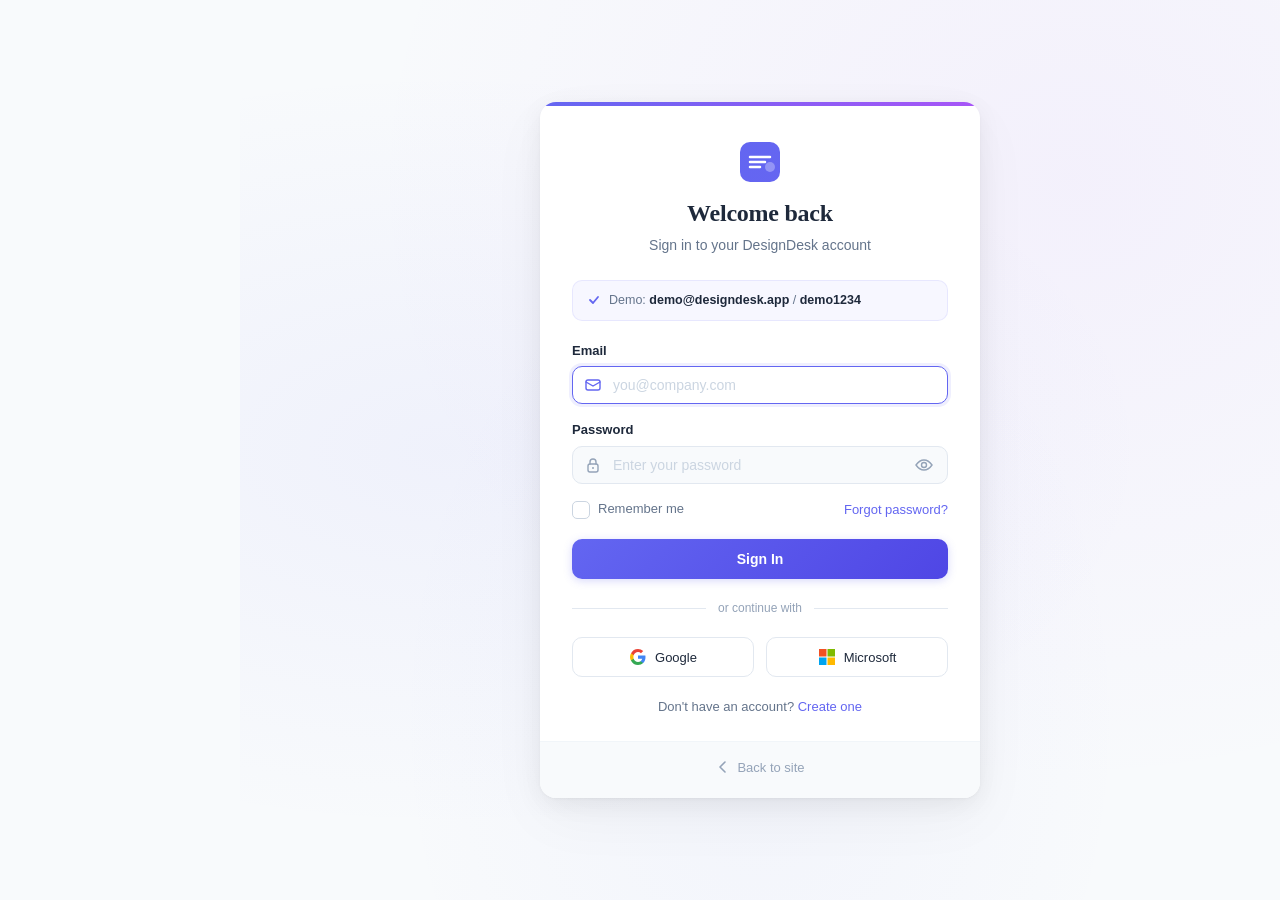
==== commit 386219e8: "Production upgrade — auth, Stripe payments, onboarding, PWA (29,672 lines) New features: - Authentic" ====
--- a/app.html
+++ b/app.html
@@ -5,6 +5,11 @@
   <meta name="viewport" content="width=device-width, initial-scale=1.0">
   <meta name="description" content="DesignDesk — All-in-one project management platform for interior designers. Track procurement, schedules, budgets, invoicing, and client communication in one place.">
   <meta name="theme-color" content="#6366f1">
+  <meta http-equiv="Content-Security-Policy" content="default-src 'self'; script-src 'self' 'unsafe-inline' https://js.stripe.com; style-src 'self' 'unsafe-inline' https://fonts.googleapis.com; font-src https://fonts.gstatic.com; img-src 'self' data: blob:; connect-src 'self' https://js.stripe.com;">
+  <link rel="manifest" href="app/manifest.json">
+  <link rel="apple-touch-icon" href="data:image/svg+xml,%3Csvg xmlns='http://www.w3.org/2000/svg' viewBox='0 0 180 180'%3E%3Cdefs%3E%3ClinearGradient id='g' x1='0' y1='0' x2='1' y2='1'%3E%3Cstop offset='0%25' stop-color='%236366f1'/%3E%3Cstop offset='100%25' stop-color='%23a855f7'/%3E%3C/linearGradient%3E%3C/defs%3E%3Crect width='180' height='180' rx='40' fill='url(%23g)'/%3E%3Cpath d='M45 68h90M45 90h68M45 112h45' stroke='white' stroke-width='10' stroke-linecap='round'/%3E%3C/svg%3E">
+  <meta name="apple-mobile-web-app-capable" content="yes">
+  <meta name="apple-mobile-web-app-status-bar-style" content="black-translucent">
 
   <!-- Open Graph / Social -->
   <meta property="og:type" content="website">
@@ -24,8 +29,12 @@
   <link rel="preconnect" href="https://fonts.gstatic.com" crossorigin>
   <link href="https://fonts.googleapis.com/css2?family=Inter:wght@300;400;500;600;700;800&family=Playfair+Display:ital,wght@0,400;0,600;0,700;1,400&display=swap" rel="stylesheet">
 
+  <!-- Stripe.js -->
+  <script src="https://js.stripe.com/v3/" async></script>
+
   <!-- App Styles -->
   <link rel="stylesheet" href="app/styles/app.css">
+  <link rel="stylesheet" href="app/styles/pricing-billing.css">
 </head>
 <body>
   <!-- Skip to content (accessibility) -->
@@ -112,6 +121,10 @@
 
   <div id="modal-container" class="modal-container"></div>
   <div id="toast-container" class="toast-container"></div>
+  <div id="offline-banner" class="offline-banner" style="display:none;">
+    <svg width="16" height="16" viewBox="0 0 16 16" fill="none"><circle cx="8" cy="8" r="7" stroke="currentColor" stroke-width="1.5"/><path d="M5 5l6 6M11 5l-6 6" stroke="currentColor" stroke-width="1.5" stroke-linecap="round"/></svg>
+    You're offline. Changes are saved locally.
+  </div>
 
   <script type="module">
     // Show app shell, hide skeleton once JS is executing
--- a/app/styles/app.css
+++ b/app/styles/app.css
@@ -1689,6 +1689,10 @@
   margin-bottom: 14px;
   color: var(--text);
 }
+
+/* Phase legend */
+.phase-legend { display: flex; flex-wrap: wrap; gap: 6px; margin-top: 12px; }
+.phase-tag { display: inline-block; padding: 2px 10px; border-radius: 99px; font-size: 11px; font-weight: 600; letter-spacing: 0.02em; }
 
 /* Donut chart */
 .donut-container { display: flex; align-items: center; gap: 20px; }
@@ -5612,3 +5616,3340 @@
   .pres-sorter { width: 100%; flex-direction: row; overflow-x: auto; max-height: none; }
   .ai-msg { max-width: 92%; }
 }
+
+
+/* ==========================================================================
+   PROCUREMENT — PRODUCTION ENHANCEMENTS
+   ========================================================================== */
+
+.view-header-actions {
+  display: flex;
+  align-items: center;
+  gap: 12px;
+}
+
+.view-type-toggle {
+  display: flex;
+  border: 1px solid var(--border);
+  border-radius: var(--radius-sm, 8px);
+  overflow: hidden;
+}
+.view-type-toggle .toggle-btn {
+  padding: 6px 10px;
+  border: none;
+  background: none;
+  cursor: pointer;
+  color: var(--text-muted);
+  display: flex;
+  align-items: center;
+  transition: all .15s;
+}
+.view-type-toggle .toggle-btn.active {
+  background: var(--primary);
+  color: white;
+}
+.view-type-toggle .toggle-btn:hover:not(.active) {
+  background: var(--bg);
+}
+
+.pipeline-stage {
+  cursor: pointer;
+  padding: 6px 10px;
+  border-radius: var(--radius-sm, 8px);
+  transition: all .15s;
+}
+.pipeline-stage:hover { background: var(--bg); }
+.pipeline-stage.pipeline-active { background: rgba(99,102,241,.08); }
+.pipeline-value { font-size: 10px; color: var(--text-muted); display: block; margin-top: 2px; }
+
+.financial-summary-sticky {
+  position: sticky;
+  top: 0;
+  z-index: 10;
+  background: var(--surface);
+  border: 1px solid var(--border);
+  border-radius: var(--radius, 12px);
+  padding: 12px 16px;
+  margin-bottom: 16px;
+  box-shadow: var(--shadow);
+}
+.margin-warnings {
+  font-size: 12px;
+  padding: 6px 0 0;
+  color: var(--text-secondary);
+}
+.text-warning { color: var(--warning); font-weight: 600; }
+.breakdown-toggles {
+  display: flex;
+  gap: 8px;
+  padding-top: 8px;
+  border-top: 1px solid var(--border-light, #f1f5f9);
+  margin-top: 8px;
+}
+.breakdown-panel { margin-top: 8px; padding: 8px 0; }
+.breakdown-table { width: 100%; font-size: 12px; border-collapse: collapse; }
+.breakdown-table th {
+  text-align: left; padding: 4px 8px; font-weight: 600;
+  color: var(--text-muted); font-size: 10px; text-transform: uppercase;
+  border-bottom: 1px solid var(--border);
+}
+.breakdown-table td { padding: 4px 8px; border-bottom: 1px solid var(--border-light, #f1f5f9); }
+
+.search-input-wrap {
+  position: relative;
+  display: flex;
+  align-items: center;
+}
+.search-input-wrap svg {
+  position: absolute; left: 10px; width: 16px; height: 16px;
+  color: var(--text-muted); pointer-events: none;
+}
+.search-input {
+  padding: 7px 10px 7px 32px; border: 1px solid var(--border);
+  border-radius: var(--radius-sm, 8px); font-size: 13px; font-family: inherit;
+  color: var(--text); background: var(--bg); width: 220px; transition: border-color .15s;
+}
+.search-input:focus { outline: none; border-color: var(--primary); }
+
+.table-controls-left { display: flex; align-items: center; gap: 8px; flex-wrap: wrap; }
+.table-controls-right { display: flex; align-items: center; gap: 12px; }
+.text-sm { font-size: 12px; }
+.text-xs { font-size: 11px; }
+
+.column-toggle-wrap { position: relative; }
+.column-toggle-dropdown {
+  position: absolute; top: 100%; right: 0; background: var(--surface);
+  border: 1px solid var(--border); border-radius: var(--radius-sm, 8px);
+  padding: 8px; box-shadow: var(--shadow-lg); z-index: 20; min-width: 160px;
+}
+.column-toggle-dropdown .checkbox-item { padding: 4px 0; font-size: 12px; }
+
+.resizable-th { position: relative; }
+.th-content { display: flex; align-items: center; gap: 4px; }
+.col-resizer {
+  position: absolute; right: 0; top: 0; bottom: 0; width: 4px;
+  cursor: col-resize; background: transparent;
+}
+.col-resizer:hover { background: var(--primary); }
+
+.cell-editable { cursor: default; }
+.cell-editable:hover { background: var(--bg); }
+.inline-edit-input, .inline-edit-select {
+  width: 100%; padding: 4px 6px; border: 2px solid var(--primary);
+  border-radius: 4px; font-size: 13px; font-family: inherit; background: white; outline: none;
+}
+
+.data-row { transition: background .1s; }
+.data-row:hover { background: var(--bg); }
+.row-selected { background: rgba(99,102,241,.06) !important; }
+.row-low-margin td.text-warning { font-weight: 600; }
+.row-overdue { background: rgba(239,68,68,.04); }
+.row-overdue:hover { background: rgba(239,68,68,.08); }
+.td-checkbox, .th-checkbox { width: 40px; text-align: center; }
+
+.expanded-row td { padding: 0 !important; background: var(--bg); }
+.expanded-detail { padding: 16px 20px; border-top: 2px solid var(--primary); }
+.expanded-grid {
+  display: grid; grid-template-columns: repeat(auto-fit, minmax(200px, 1fr)); gap: 16px;
+}
+.expanded-section h4 {
+  font-size: 12px; text-transform: uppercase; color: var(--text-muted);
+  margin-bottom: 8px; letter-spacing: .05em;
+}
+.detail-row { font-size: 13px; padding: 3px 0; }
+.detail-row .text-muted { margin-right: 6px; }
+
+.delivery-timeline { display: flex; align-items: center; gap: 0; flex-wrap: wrap; }
+.timeline-step { display: flex; flex-direction: column; align-items: center; gap: 4px; }
+.timeline-dot {
+  width: 14px; height: 14px; border-radius: 50%; border: 2px solid var(--border);
+}
+.timeline-done .timeline-dot { border: none; }
+.timeline-label { font-size: 10px; text-transform: capitalize; color: var(--text-muted); }
+.timeline-done .timeline-label { color: var(--text); font-weight: 500; }
+.timeline-connector {
+  width: 20px; height: 2px; background: var(--border);
+  margin: 0 2px; align-self: flex-start; margin-top: 6px;
+}
+
+.price-history-list { font-size: 12px; }
+.price-history-item { padding: 4px 0; border-bottom: 1px solid var(--border-light, #f1f5f9); }
+
+.image-upload-area {
+  border: 2px dashed var(--border); border-radius: var(--radius-sm, 8px);
+  padding: 24px; text-align: center; cursor: pointer; transition: all .15s;
+  min-height: 80px; display: flex; align-items: center; justify-content: center;
+}
+.image-upload-area:hover, .image-upload-area.drag-active {
+  border-color: var(--primary); background: rgba(99,102,241,.04);
+}
+.image-preview {
+  max-width: 200px; max-height: 120px; border-radius: var(--radius-sm, 8px); object-fit: cover;
+}
+.item-image-preview { margin-top: 8px; }
+.item-image-preview img {
+  max-width: 160px; max-height: 100px; border-radius: var(--radius-sm, 8px); object-fit: cover;
+}
+
+.bulk-actions-bar {
+  display: flex; align-items: center; gap: 8px; padding: 10px 16px;
+  background: var(--primary); color: white; border-radius: var(--radius-sm, 8px);
+  margin-bottom: 12px; font-size: 13px; font-weight: 500;
+}
+.bulk-actions-bar .btn-outline { color: white; border-color: rgba(255,255,255,.4); }
+.bulk-actions-bar .btn-outline:hover { background: rgba(255,255,255,.15); }
+.bulk-actions-bar .text-error { color: #fca5a5 !important; border-color: #fca5a5 !important; }
+
+.pagination-bar {
+  display: flex; justify-content: space-between; align-items: center;
+  padding: 12px 0; margin-top: 8px;
+}
+.pagination-controls { display: flex; align-items: center; gap: 4px; }
+.page-num.active { background: var(--primary); color: white; }
+.pagination-ellipsis { padding: 0 4px; color: var(--text-muted); }
+
+.btn-xs { padding: 4px 8px; font-size: 12px; border-radius: 6px; }
+.btn-ghost {
+  background: none; border: none; cursor: pointer; color: var(--text-secondary);
+  font-family: inherit; display: inline-flex; align-items: center; gap: 4px; transition: color .15s;
+}
+.btn-ghost:hover { color: var(--primary); }
+.btn-ghost.active { color: var(--primary); font-weight: 600; }
+.btn-ghost:disabled { opacity: .4; cursor: not-allowed; }
+
+.toast-undo-btn {
+  background: none; border: 1px solid rgba(255,255,255,.4); color: white;
+  padding: 2px 10px; border-radius: 4px; cursor: pointer; font-size: 12px; margin-left: 8px;
+}
+.toast-undo-btn:hover { background: rgba(255,255,255,.15); }
+
+.typeahead-wrap { position: relative; }
+.typeahead-dropdown {
+  position: absolute; top: 100%; left: 0; right: 0; background: var(--surface);
+  border: 1px solid var(--border); border-radius: var(--radius-sm, 8px);
+  box-shadow: var(--shadow-lg); z-index: 20; max-height: 200px; overflow-y: auto;
+}
+.typeahead-option { padding: 8px 12px; cursor: pointer; font-size: 13px; }
+.typeahead-option:hover { background: var(--bg); }
+
+.form-error { display: block; color: var(--error); font-size: 11px; min-height: 16px; }
+.required { color: var(--error); }
+.duplicate-btn svg { opacity: .5; }
+.duplicate-btn:hover svg { opacity: 1; }
+
+/* KANBAN BOARD */
+
+.kanban-board {
+  display: flex; gap: 12px; overflow-x: auto; padding-bottom: 16px; min-height: 400px;
+}
+.kanban-column { min-width: 220px; max-width: 260px; flex: 1; display: flex; flex-direction: column; }
+.kanban-column-header {
+  padding: 10px 12px; background: var(--surface); border-radius: var(--radius-sm, 8px);
+  margin-bottom: 8px; box-shadow: var(--shadow);
+}
+.kanban-col-title { display: flex; align-items: center; gap: 8px; }
+.kanban-col-name { font-weight: 600; font-size: 13px; text-transform: capitalize; }
+.kanban-col-count {
+  background: var(--bg); padding: 1px 7px; border-radius: 10px;
+  font-size: 11px; font-weight: 700;
+}
+.kanban-col-value { font-size: 11px; color: var(--text-muted); margin-top: 4px; display: block; }
+.kanban-cards {
+  flex: 1; display: flex; flex-direction: column; gap: 6px; min-height: 60px;
+  padding: 4px; border-radius: var(--radius-sm, 8px); transition: background .15s;
+}
+.kanban-cards.drag-over { background: rgba(99,102,241,.06); border: 2px dashed var(--primary); }
+.kanban-card {
+  background: var(--surface); border: 1px solid var(--border);
+  border-radius: var(--radius-sm, 8px); padding: 10px 12px;
+  cursor: grab; transition: box-shadow .15s, transform .1s;
+}
+.kanban-card:hover { box-shadow: var(--shadow); }
+.kanban-card.dragging { opacity: .5; transform: rotate(2deg); }
+.kanban-card-name { font-weight: 600; font-size: 13px; margin-bottom: 2px; }
+.kanban-card-supplier { font-size: 11px; margin-bottom: 6px; }
+.kanban-card-meta {
+  display: flex; justify-content: space-between; align-items: center; font-size: 12px;
+}
+.kanban-empty {
+  padding: 20px; text-align: center; color: var(--text-muted); font-size: 12px;
+  border: 2px dashed var(--border-light, #f1f5f9); border-radius: var(--radius-sm, 8px);
+}
+
+/* INVOICING — PRODUCTION ENHANCEMENTS */
+
+.invoice-tabs {
+  display: flex; gap: 4px; border-bottom: 2px solid var(--border-light, #f1f5f9);
+  margin-bottom: 16px; overflow-x: auto;
+}
+.tab-btn {
+  padding: 8px 16px; border: none; background: none; cursor: pointer;
+  font-size: 13px; font-weight: 500; font-family: inherit; color: var(--text-secondary);
+  border-bottom: 2px solid transparent; margin-bottom: -2px;
+  transition: all .15s; white-space: nowrap; display: flex; align-items: center; gap: 6px;
+}
+.tab-btn:hover { color: var(--text); }
+.tab-btn.active { color: var(--primary); border-bottom-color: var(--primary); }
+.tab-count {
+  background: var(--bg); padding: 1px 6px; border-radius: 10px;
+  font-size: 10px; font-weight: 700;
+}
+.tab-btn.active .tab-count { background: var(--primary); color: white; }
+
+.overdue-badge {
+  display: inline-block; font-size: 10px; font-weight: 600;
+  color: var(--error); background: rgba(239,68,68,.1);
+  padding: 1px 6px; border-radius: 4px; margin-left: 4px;
+}
+
+.footer-totals td {
+  border-top: 2px solid var(--border) !important; font-size: 13px; padding-top: 10px !important;
+}
+
+.invoice-brand-header {
+  display: flex; justify-content: space-between; align-items: flex-start;
+  margin-bottom: 28px; padding-bottom: 20px; border-bottom: 3px solid var(--text);
+}
+.invoice-brand-left { display: flex; align-items: flex-start; gap: 16px; }
+.invoice-logo-placeholder {
+  width: 56px; height: 56px;
+  background: linear-gradient(135deg, var(--primary), var(--accent, #a855f7));
+  color: white; display: flex; align-items: center; justify-content: center;
+  border-radius: var(--radius-sm, 8px); font-weight: 800; font-size: 20px; flex-shrink: 0;
+}
+.invoice-company-name { font-size: 18px; margin-bottom: 4px; }
+.invoice-title-block { text-align: right; }
+.invoice-title {
+  font-size: 28px; font-weight: 800; text-transform: uppercase;
+  letter-spacing: .05em; color: var(--text);
+}
+.invoice-number { font-size: 16px; color: var(--text-muted); margin-top: 4px; }
+
+.invoice-parties {
+  display: grid; grid-template-columns: 1fr 1fr 1fr; gap: 24px; margin-bottom: 24px;
+}
+.invoice-from, .invoice-to, .invoice-dates { font-size: 13px; line-height: 1.7; }
+.invoice-dates { text-align: right; }
+.invoice-dates > div { padding: 2px 0; }
+
+.invoice-detail { position: relative; overflow: hidden; }
+.paid-watermark {
+  position: absolute; top: 50%; left: 50%;
+  transform: translate(-50%, -50%) rotate(-30deg);
+  font-size: 100px; font-weight: 900; color: rgba(16,185,129,.08);
+  pointer-events: none; z-index: 1; text-transform: uppercase; letter-spacing: .1em;
+}
+.credit-note-watermark {
+  position: absolute; top: 50%; left: 50%;
+  transform: translate(-50%, -50%) rotate(-30deg);
+  font-size: 64px; font-weight: 900; color: rgba(168,85,247,.08);
+  pointer-events: none; z-index: 1; text-transform: uppercase; letter-spacing: .1em;
+}
+
+.progress-payment-banner {
+  background: rgba(99,102,241,.06); border: 1px solid rgba(99,102,241,.15);
+  border-radius: var(--radius-sm, 8px); padding: 8px 16px;
+  font-size: 13px; font-weight: 500; color: var(--primary); margin-bottom: 16px;
+}
+
+.invoice-notes, .invoice-terms {
+  margin-top: 16px; padding: 12px 16px; background: var(--bg);
+  border-radius: var(--radius-sm, 8px); font-size: 13px; line-height: 1.6;
+}
+.invoice-notes h4, .invoice-terms h4 {
+  font-size: 12px; text-transform: uppercase; color: var(--text-muted); margin-bottom: 6px;
+}
+
+.invoice-payment-details {
+  margin-top: 20px; padding: 16px; border: 1px solid var(--border);
+  border-radius: var(--radius-sm, 8px);
+}
+.invoice-payment-details h4 {
+  font-size: 12px; text-transform: uppercase; color: var(--text-muted); margin-bottom: 10px;
+}
+.payment-grid { display: grid; grid-template-columns: 1fr 1fr; gap: 6px; font-size: 13px; }
+
+.detail-actions { display: flex; gap: 8px; }
+
+.view-toggle {
+  display: flex; border: 1px solid var(--border);
+  border-radius: var(--radius-sm, 8px); overflow: hidden;
+}
+.view-toggle .toggle-btn {
+  padding: 6px 12px; border: none; background: none; cursor: pointer;
+  font-size: 13px; font-family: inherit; color: var(--text-secondary);
+  display: flex; align-items: center; gap: 4px; transition: all .15s;
+}
+.view-toggle .toggle-btn.active { background: var(--primary); color: white; }
+.view-toggle .toggle-btn:hover:not(.active) { background: var(--bg); }
+
+/* REPORTING CHARTS */
+
+.reports-grid {
+  display: grid; grid-template-columns: repeat(auto-fit, minmax(380px, 1fr)); gap: 20px;
+}
+.report-card {
+  background: var(--surface); border: 1px solid var(--border);
+  border-radius: var(--radius, 12px); padding: 20px; box-shadow: var(--shadow);
+}
+.report-card h3 {
+  font-size: 14px; font-weight: 600; margin-bottom: 16px;
+  color: var(--text-secondary); text-transform: uppercase; letter-spacing: .03em;
+}
+
+.chart-bar-container {
+  display: flex; align-items: flex-end; gap: 6px; height: 200px; padding-top: 20px;
+}
+.chart-bar-col {
+  flex: 1; display: flex; flex-direction: column; align-items: center;
+  justify-content: flex-end; gap: 4px; height: 100%;
+}
+.chart-bar {
+  width: 100%; max-width: 40px; border-radius: 4px 4px 0 0;
+  transition: height .3s ease; min-height: 4px;
+}
+.chart-bar-label {
+  font-size: 9px; color: var(--text-muted); white-space: nowrap;
+  transform: rotate(-45deg); transform-origin: top center; margin-top: 4px;
+}
+
+.aging-grid { display: flex; flex-direction: column; gap: 10px; }
+.aging-row { display: flex; align-items: center; gap: 10px; }
+.aging-label { font-size: 12px; font-weight: 500; min-width: 70px; color: var(--text-secondary); }
+.aging-bar-wrap { flex: 1; height: 20px; background: var(--bg); border-radius: 4px; overflow: hidden; }
+.aging-bar { height: 100%; border-radius: 4px; transition: width .3s ease; }
+.aging-amount { font-size: 12px; font-weight: 600; min-width: 80px; text-align: right; }
+.aging-total {
+  margin-top: 12px; padding-top: 10px;
+  border-top: 1px solid var(--border-light, #f1f5f9); font-size: 13px;
+}
+
+.clients-list { display: flex; flex-direction: column; gap: 8px; }
+.client-row { display: flex; align-items: center; gap: 8px; }
+.client-rank { font-size: 11px; font-weight: 700; color: var(--text-muted); min-width: 20px; }
+.client-name { font-size: 12px; font-weight: 500; min-width: 120px; }
+.client-bar-wrap { flex: 1; height: 16px; background: var(--bg); border-radius: 3px; overflow: hidden; }
+.client-bar { height: 100%; background: var(--primary); border-radius: 3px; transition: width .3s ease; }
+.client-amount { font-size: 12px; font-weight: 600; min-width: 80px; text-align: right; }
+
+.summary-stats-grid { display: grid; grid-template-columns: 1fr 1fr; gap: 16px; }
+.summary-stat { display: flex; flex-direction: column; gap: 4px; }
+.summary-stat .text-muted { font-size: 11px; }
+.summary-stat strong { font-size: 20px; }
+
+/* WIZARD */
+
+.wizard-step { min-height: 280px; }
+.wizard-progress {
+  display: flex; align-items: center; justify-content: center; gap: 0; margin-bottom: 20px;
+}
+.wizard-dot {
+  width: 28px; height: 28px; border-radius: 50%; background: var(--bg);
+  border: 2px solid var(--border); display: flex; align-items: center;
+  justify-content: center; font-size: 12px; font-weight: 700; color: var(--text-muted);
+}
+.wizard-dot.active { background: var(--primary); color: white; border-color: var(--primary); }
+.wizard-dot.done { background: var(--success); color: white; border-color: var(--success); }
+.wizard-line { width: 40px; height: 2px; background: var(--border); }
+.wizard-line.done { background: var(--success); }
+
+.wizard-running-total {
+  background: var(--bg); padding: 10px 16px;
+  border-radius: var(--radius-sm, 8px); margin-bottom: 12px; font-size: 13px;
+}
+
+.checkbox-item-detail { display: flex; flex-direction: column; gap: 0; }
+.checkbox-item-detail strong { font-size: 13px; }
+.checkbox-item-detail .text-muted { font-size: 11px; }
+
+.custom-item-row { display: flex; align-items: center; gap: 8px; margin-bottom: 6px; }
+.custom-desc {
+  flex: 2; padding: 6px 10px; border: 1px solid var(--border);
+  border-radius: 6px; font-size: 13px; font-family: inherit;
+}
+.custom-amount {
+  flex: 1; padding: 6px 10px; border: 1px solid var(--border);
+  border-radius: 6px; font-size: 13px; font-family: inherit;
+}
+
+.wizard-preview { background: var(--bg); border-radius: var(--radius-sm, 8px); padding: 16px; }
+.preview-row { display: flex; justify-content: space-between; padding: 4px 0; font-size: 13px; }
+.preview-total { font-size: 15px; padding: 8px 0; }
+.preview-items { padding: 8px 0; }
+.preview-item { display: flex; justify-content: space-between; padding: 3px 0; font-size: 12px; }
+
+/* INVOICE PRINT ENHANCEMENT */
+
+@media print {
+  .no-print { display: none !important; }
+  .invoice-detail {
+    box-shadow: none !important; border: none !important;
+    padding: 0 !important; margin: 0 !important; max-width: 100% !important;
+  }
+  .invoice-brand-header { border-bottom: 3px solid #000 !important; }
+  .paid-watermark { color: rgba(16,185,129,.12) !important; }
+  .credit-note-watermark { color: rgba(168,85,247,.12) !important; }
+  .invoice-logo-placeholder, .status-badge {
+    -webkit-print-color-adjust: exact; print-color-adjust: exact;
+  }
+  .invoice-payment-details { border: 1px solid #ccc !important; }
+}
+
+
+/* ==========================================================================
+   34. AUTHENTICATION
+   ========================================================================== */
+
+/* ── Auth mode: hide sidebar/topbar ──────────────────────────────────── */
+
+.app-layout.auth-mode {
+  grid-template-columns: 1fr;
+  grid-template-rows: 1fr;
+}
+.app-layout.auth-mode .app-sidebar,
+.app-layout.auth-mode .app-topbar {
+  display: none !important;
+}
+.app-layout.auth-mode .app-content {
+  grid-column: 1;
+}
+.app-layout.auth-mode .app-main {
+  padding: 0;
+  overflow-y: auto;
+}
+
+/* ── Container ───────────────────────────────────────────────────────── */
+
+.auth-container {
+  display: flex;
+  align-items: center;
+  justify-content: center;
+  min-height: 100vh;
+  padding: 24px;
+  position: relative;
+  background: var(--bg);
+  overflow: hidden;
+}
+
+.auth-bg-pattern {
+  position: absolute;
+  inset: 0;
+  background:
+    radial-gradient(ellipse at 20% 50%, rgba(99, 102, 241, 0.06) 0%, transparent 60%),
+    radial-gradient(ellipse at 80% 20%, rgba(168, 85, 247, 0.06) 0%, transparent 60%),
+    radial-gradient(ellipse at 50% 80%, rgba(99, 102, 241, 0.04) 0%, transparent 50%);
+  pointer-events: none;
+}
+
+/* ── Card ─────────────────────────────────────────────────────────────── */
+
+.auth-card {
+  position: relative;
+  width: 100%;
+  max-width: 440px;
+  background: var(--surface);
+  border-radius: 16px;
+  box-shadow:
+    0 1px 3px rgba(0, 0, 0, 0.04),
+    0 6px 24px rgba(0, 0, 0, 0.06),
+    0 20px 60px rgba(0, 0, 0, 0.04);
+  overflow: hidden;
+  animation: authCardIn 0.4s ease-out;
+}
+
+@keyframes authCardIn {
+  from {
+    opacity: 0;
+    transform: translateY(12px) scale(0.98);
+  }
+  to {
+    opacity: 1;
+    transform: translateY(0) scale(1);
+  }
+}
+
+.auth-card-gradient {
+  height: 4px;
+  background: linear-gradient(135deg, var(--primary), var(--accent));
+}
+
+.auth-card-body {
+  padding: 36px 32px 24px;
+}
+
+.auth-card-footer {
+  padding: 16px 32px;
+  border-top: 1px solid var(--border-light);
+  background: var(--bg);
+  text-align: center;
+}
+
+/* ── Header ──────────────────────────────────────────────────────────── */
+
+.auth-header {
+  text-align: center;
+  margin-bottom: 24px;
+}
+
+.auth-logo {
+  display: inline-flex;
+  margin-bottom: 16px;
+}
+
+.auth-title {
+  font-family: 'Playfair Display', serif;
+  font-size: 24px;
+  font-weight: 700;
+  color: var(--text);
+  margin: 0 0 6px;
+  line-height: 1.3;
+}
+
+.auth-subtitle {
+  font-size: 14px;
+  color: var(--text-secondary);
+  margin: 0;
+  line-height: 1.5;
+}
+
+/* ── Demo banner ─────────────────────────────────────────────────────── */
+
+.auth-demo-banner {
+  display: flex;
+  align-items: center;
+  gap: 8px;
+  padding: 10px 14px;
+  background: var(--primary-50);
+  border: 1px solid var(--primary-100);
+  border-radius: 10px;
+  font-size: 12.5px;
+  color: var(--text-secondary);
+  margin-bottom: 20px;
+}
+.auth-demo-banner strong {
+  color: var(--text);
+  font-weight: 600;
+}
+.auth-demo-icon {
+  display: flex;
+  color: var(--primary);
+}
+
+/* ── Form layout ─────────────────────────────────────────────────────── */
+
+.auth-form {
+  display: flex;
+  flex-direction: column;
+  gap: 16px;
+}
+
+.auth-description {
+  font-size: 13.5px;
+  color: var(--text-secondary);
+  line-height: 1.6;
+  margin: 0 0 4px;
+}
+
+/* ── Field ────────────────────────────────────────────────────────────── */
+
+.auth-field {
+  display: flex;
+  flex-direction: column;
+  gap: 6px;
+}
+
+.auth-label {
+  font-size: 13px;
+  font-weight: 600;
+  color: var(--text);
+}
+.auth-optional {
+  font-weight: 400;
+  color: var(--text-muted);
+  font-size: 12px;
+}
+
+.auth-input-wrap {
+  position: relative;
+  display: flex;
+  align-items: center;
+}
+
+.auth-input-icon {
+  position: absolute;
+  left: 12px;
+  display: flex;
+  color: var(--text-muted);
+  pointer-events: none;
+  transition: color 0.2s ease;
+}
+
+.auth-input {
+  width: 100%;
+  padding: 10px 12px 10px 40px;
+  font-size: 14px;
+  font-family: 'Inter', sans-serif;
+  color: var(--text);
+  background: var(--bg);
+  border: 1.5px solid var(--border);
+  border-radius: 10px;
+  outline: none;
+  transition: border-color 0.2s ease, box-shadow 0.2s ease, background 0.2s ease;
+}
+
+.auth-input::placeholder {
+  color: var(--text-disabled);
+}
+
+.auth-input:hover {
+  border-color: var(--border-strong);
+}
+
+.auth-input:focus {
+  border-color: var(--primary);
+  box-shadow: 0 0 0 3px var(--primary-100);
+  background: var(--surface);
+}
+
+.auth-input:focus ~ .auth-input-icon,
+.auth-input:focus + .auth-input-icon {
+  color: var(--primary);
+}
+
+/* Focus on the parent wrap icon */
+.auth-input-wrap:focus-within .auth-input-icon {
+  color: var(--primary);
+}
+
+/* Error state */
+.auth-field-has-error .auth-input {
+  border-color: var(--error);
+  box-shadow: 0 0 0 3px rgba(239, 68, 68, 0.08);
+}
+.auth-field-has-error .auth-input-icon {
+  color: var(--error);
+}
+
+.auth-field-error {
+  font-size: 12px;
+  color: var(--error);
+  line-height: 1.4;
+  animation: authFieldErrorIn 0.2s ease-out;
+}
+
+@keyframes authFieldErrorIn {
+  from { opacity: 0; transform: translateY(-4px); }
+  to { opacity: 1; transform: translateY(0); }
+}
+
+.auth-form-error {
+  padding: 10px 14px;
+  background: var(--error-light);
+  border: 1px solid rgba(239, 68, 68, 0.15);
+  border-radius: 10px;
+  font-size: 13px;
+  color: var(--error-dark);
+  animation: authFieldErrorIn 0.2s ease-out;
+}
+
+/* ── Password toggle ─────────────────────────────────────────────────── */
+
+.auth-toggle-pw {
+  position: absolute;
+  right: 8px;
+  display: flex;
+  align-items: center;
+  justify-content: center;
+  width: 32px;
+  height: 32px;
+  border: none;
+  background: none;
+  color: var(--text-muted);
+  cursor: pointer;
+  border-radius: 6px;
+  transition: color 0.2s ease, background 0.2s ease;
+}
+.auth-toggle-pw:hover {
+  color: var(--text-secondary);
+  background: var(--primary-50);
+}
+
+/* ── Password strength ───────────────────────────────────────────────── */
+
+.auth-pw-strength {
+  display: flex;
+  align-items: center;
+  gap: 10px;
+  margin-top: -8px;
+}
+
+.auth-pw-strength-bar {
+  flex: 1;
+  height: 4px;
+  background: var(--border-light);
+  border-radius: 2px;
+  overflow: hidden;
+}
+
+.auth-pw-strength-fill {
+  height: 100%;
+  width: 0;
+  border-radius: 2px;
+  transition: width 0.3s ease, background-color 0.3s ease;
+}
+
+.auth-pw-strength-label {
+  font-size: 11px;
+  font-weight: 600;
+  min-width: 40px;
+  text-align: right;
+}
+
+/* ── Checkbox ─────────────────────────────────────────────────────────── */
+
+.auth-checkbox {
+  display: flex;
+  align-items: flex-start;
+  gap: 8px;
+  cursor: pointer;
+  font-size: 13px;
+  color: var(--text-secondary);
+  line-height: 1.4;
+}
+
+.auth-checkbox input[type="checkbox"] {
+  position: absolute;
+  opacity: 0;
+  width: 0;
+  height: 0;
+}
+
+.auth-checkbox-mark {
+  flex-shrink: 0;
+  width: 18px;
+  height: 18px;
+  border: 1.5px solid var(--border-strong);
+  border-radius: 5px;
+  background: var(--surface);
+  display: flex;
+  align-items: center;
+  justify-content: center;
+  transition: all 0.15s ease;
+  margin-top: 1px;
+}
+
+.auth-checkbox input:checked + .auth-checkbox-mark {
+  background: var(--primary);
+  border-color: var(--primary);
+}
+
+.auth-checkbox input:checked + .auth-checkbox-mark::after {
+  content: '';
+  display: block;
+  width: 10px;
+  height: 6px;
+  border-left: 2px solid white;
+  border-bottom: 2px solid white;
+  transform: rotate(-45deg) translateY(-1px);
+}
+
+.auth-checkbox input:focus-visible + .auth-checkbox-mark {
+  box-shadow: 0 0 0 3px var(--primary-100);
+}
+
+.auth-checkbox-error .auth-checkbox-mark {
+  border-color: var(--error);
+}
+
+.auth-terms-checkbox {
+  margin-top: -4px;
+}
+
+/* ── Row layout ──────────────────────────────────────────────────────── */
+
+.auth-row {
+  display: flex;
+  align-items: center;
+  gap: 12px;
+}
+
+.auth-row-between {
+  justify-content: space-between;
+}
+
+/* ── Submit button ───────────────────────────────────────────────────── */
+
+.auth-submit {
+  display: flex;
+  align-items: center;
+  justify-content: center;
+  gap: 8px;
+  width: 100%;
+  padding: 12px 20px;
+  font-size: 14px;
+  font-weight: 600;
+  font-family: 'Inter', sans-serif;
+  color: white;
+  background: linear-gradient(135deg, var(--primary), var(--primary-dark));
+  border: none;
+  border-radius: 10px;
+  cursor: pointer;
+  transition: all 0.2s ease;
+  box-shadow: 0 2px 8px rgba(99, 102, 241, 0.25);
+  margin-top: 4px;
+}
+
+.auth-submit:hover:not(:disabled) {
+  background: linear-gradient(135deg, var(--primary-light), var(--primary));
+  box-shadow: 0 4px 16px rgba(99, 102, 241, 0.35);
+  transform: translateY(-1px);
+}
+
+.auth-submit:active:not(:disabled) {
+  transform: translateY(0);
+  box-shadow: 0 1px 4px rgba(99, 102, 241, 0.2);
+}
+
+.auth-submit:disabled {
+  opacity: 0.65;
+  cursor: not-allowed;
+  transform: none;
+}
+
+/* ── Spinner ──────────────────────────────────────────────────────────── */
+
+.auth-spinner {
+  display: inline-block;
+  width: 18px;
+  height: 18px;
+  border: 2.5px solid rgba(255, 255, 255, 0.3);
+  border-top-color: white;
+  border-radius: 50%;
+  animation: authSpin 0.7s linear infinite;
+}
+
+@keyframes authSpin {
+  to { transform: rotate(360deg); }
+}
+
+/* ── Divider ──────────────────────────────────────────────────────────── */
+
+.auth-divider {
+  display: flex;
+  align-items: center;
+  gap: 12px;
+  margin: 20px 0;
+}
+
+.auth-divider::before,
+.auth-divider::after {
+  content: '';
+  flex: 1;
+  height: 1px;
+  background: var(--border);
+}
+
+.auth-divider span {
+  font-size: 12px;
+  color: var(--text-muted);
+  white-space: nowrap;
+}
+
+/* ── Social buttons ──────────────────────────────────────────────────── */
+
+.auth-social-row {
+  display: flex;
+  gap: 12px;
+}
+
+.auth-social-btn {
+  flex: 1;
+  display: flex;
+  align-items: center;
+  justify-content: center;
+  gap: 8px;
+  padding: 10px 16px;
+  font-size: 13px;
+  font-weight: 500;
+  font-family: 'Inter', sans-serif;
+  color: var(--text);
+  background: var(--surface);
+  border: 1.5px solid var(--border);
+  border-radius: 10px;
+  cursor: pointer;
+  transition: all 0.2s ease;
+}
+
+.auth-social-btn:hover {
+  background: var(--surface-hover);
+  border-color: var(--border-strong);
+  box-shadow: 0 2px 8px rgba(0, 0, 0, 0.04);
+}
+
+.auth-social-btn:active {
+  background: var(--surface-pressed);
+  transform: translateY(0.5px);
+}
+
+.auth-social-btn svg {
+  flex-shrink: 0;
+}
+
+/* ── Links ────────────────────────────────────────────────────────────── */
+
+.auth-link {
+  color: var(--primary);
+  font-weight: 500;
+  font-size: 13px;
+  text-decoration: none;
+  transition: color 0.2s ease;
+}
+
+.auth-link:hover {
+  color: var(--primary-dark);
+  text-decoration: underline;
+}
+
+.auth-footer-text {
+  text-align: center;
+  font-size: 13px;
+  color: var(--text-secondary);
+  margin-top: 20px;
+}
+
+.auth-back-link {
+  display: inline-flex;
+  align-items: center;
+  gap: 4px;
+}
+
+.auth-back-site {
+  display: inline-flex;
+  align-items: center;
+  gap: 6px;
+  font-size: 13px;
+  color: var(--text-muted);
+  text-decoration: none;
+  transition: color 0.2s ease;
+}
+
+.auth-back-site:hover {
+  color: var(--text-secondary);
+}
+
+/* ── Success state (forgot password confirmation) ────────────────────── */
+
+.auth-success-state {
+  text-align: center;
+  padding: 8px 0;
+}
+
+.auth-success-icon {
+  margin-bottom: 16px;
+  animation: authSuccessPop 0.4s ease-out;
+}
+
+@keyframes authSuccessPop {
+  0% { transform: scale(0.5); opacity: 0; }
+  70% { transform: scale(1.1); }
+  100% { transform: scale(1); opacity: 1; }
+}
+
+.auth-success-title {
+  font-family: 'Playfair Display', serif;
+  font-size: 20px;
+  font-weight: 700;
+  color: var(--text);
+  margin: 0 0 10px;
+}
+
+.auth-success-text {
+  font-size: 13.5px;
+  color: var(--text-secondary);
+  line-height: 1.6;
+  margin: 0 0 8px;
+}
+
+.auth-success-hint {
+  font-size: 12.5px;
+  color: var(--text-muted);
+}
+
+/* ── Sidebar user info ───────────────────────────────────────────────── */
+
+.sidebar-user-info {
+  display: flex;
+  align-items: center;
+  gap: 10px;
+  padding: 10px 12px;
+  border-radius: 10px;
+  background: var(--primary-50);
+  margin-bottom: 8px;
+}
+
+.sidebar-user-avatar {
+  width: 32px;
+  height: 32px;
+  border-radius: 8px;
+  background: linear-gradient(135deg, var(--primary), var(--accent));
+  color: white;
+  font-size: 12px;
+  font-weight: 700;
+  display: flex;
+  align-items: center;
+  justify-content: center;
+  flex-shrink: 0;
+}
+
+.sidebar-user-details {
+  display: flex;
+  flex-direction: column;
+  min-width: 0;
+  gap: 1px;
+}
+
+.sidebar-user-name {
+  font-size: 13px;
+  font-weight: 600;
+  color: var(--text);
+  white-space: nowrap;
+  overflow: hidden;
+  text-overflow: ellipsis;
+}
+
+.sidebar-user-plan {
+  font-size: 11px;
+  color: var(--text-muted);
+}
+
+.sidebar-upgrade-btn {
+  display: flex;
+  align-items: center;
+  justify-content: center;
+  padding: 8px 16px;
+  font-size: 12px;
+  font-weight: 600;
+  color: white;
+  background: linear-gradient(135deg, var(--primary), var(--accent));
+  border: none;
+  border-radius: 8px;
+  text-decoration: none;
+  cursor: pointer;
+  transition: all 0.2s ease;
+  margin-bottom: 8px;
+}
+
+.sidebar-upgrade-btn:hover {
+  box-shadow: 0 2px 12px rgba(99, 102, 241, 0.3);
+  transform: translateY(-1px);
+}
+
+/* ── Avatar dropdown enhancements ────────────────────────────────────── */
+
+.avatar-menu-user {
+  padding: 12px 14px 10px;
+}
+
+.avatar-menu-name {
+  font-size: 14px;
+  font-weight: 600;
+  color: var(--text);
+  display: flex;
+  align-items: center;
+  gap: 8px;
+}
+
+.avatar-menu-email {
+  font-size: 12px;
+  color: var(--text-muted);
+  margin-top: 2px;
+}
+
+.avatar-plan-badge {
+  font-size: 10px;
+  font-weight: 700;
+  padding: 2px 6px;
+  border-radius: 4px;
+  letter-spacing: 0.5px;
+}
+
+.avatar-plan-pro {
+  background: linear-gradient(135deg, var(--primary), var(--accent));
+  color: white;
+}
+
+.avatar-plan-free {
+  background: var(--border-light);
+  color: var(--text-muted);
+}
+
+.avatar-menu-logout {
+  color: var(--error) !important;
+}
+.avatar-menu-logout:hover {
+  background: var(--error-light) !important;
+}
+
+/* ── Responsive: auth ────────────────────────────────────────────────── */
+
+@media (max-width: 480px) {
+  .auth-container {
+    padding: 12px;
+    align-items: flex-start;
+    padding-top: 40px;
+  }
+
+  .auth-card {
+    max-width: 100%;
+    border-radius: 12px;
+  }
+
+  .auth-card-body {
+    padding: 28px 20px 20px;
+  }
+
+  .auth-card-footer {
+    padding: 12px 20px;
+  }
+
+  .auth-title {
+    font-size: 22px;
+  }
+
+  .auth-social-row {
+    flex-direction: column;
+    gap: 8px;
+  }
+
+  .auth-social-btn {
+    width: 100%;
+  }
+}
+
+@media (max-width: 360px) {
+  .auth-card-body {
+    padding: 24px 16px 16px;
+  }
+
+  .auth-card-footer {
+    padding: 10px 16px;
+  }
+}
+
+
+/* ==========================================================================
+   35. ONBOARDING WIZARD
+   ========================================================================== */
+
+.onboarding-container {
+  position: relative;
+  display: flex;
+  align-items: center;
+  justify-content: center;
+  min-height: calc(100vh - 60px);
+  padding: 24px;
+  overflow: hidden;
+}
+
+.onboarding-bg-decor {
+  position: absolute;
+  inset: 0;
+  background:
+    radial-gradient(ellipse at 20% 30%, rgba(99, 102, 241, 0.06) 0%, transparent 60%),
+    radial-gradient(ellipse at 80% 70%, rgba(168, 85, 247, 0.06) 0%, transparent 60%);
+  pointer-events: none;
+}
+
+.onboarding-wrapper {
+  position: relative;
+  width: 100%;
+  max-width: 600px;
+  background: var(--surface);
+  border-radius: 20px;
+  box-shadow:
+    0 1px 3px rgba(0, 0, 0, 0.04),
+    0 8px 32px rgba(0, 0, 0, 0.06),
+    0 24px 64px rgba(0, 0, 0, 0.04);
+  animation: onboardingFadeIn 0.5s ease-out;
+  overflow: hidden;
+}
+
+@keyframes onboardingFadeIn {
+  from { opacity: 0; transform: translateY(16px) scale(0.97); }
+  to { opacity: 1; transform: translateY(0) scale(1); }
+}
+
+/* ── Header ──────────────────────────────────────────────────────────── */
+
+.onboarding-header {
+  padding: 20px 28px 0;
+  display: flex;
+  align-items: center;
+  justify-content: space-between;
+}
+
+.onboarding-logo {
+  display: flex;
+  align-items: center;
+  gap: 10px;
+}
+
+.onboarding-logo-text {
+  font-size: 16px;
+  font-weight: 700;
+  color: var(--text);
+  font-family: 'Inter', sans-serif;
+}
+
+/* ── Progress bar ────────────────────────────────────────────────────── */
+
+.onboarding-progress {
+  height: 4px;
+  background: var(--border-light);
+  margin: 16px 28px 0;
+  border-radius: 2px;
+  overflow: hidden;
+}
+
+.onboarding-progress-bar {
+  height: 100%;
+  background: linear-gradient(135deg, var(--primary), var(--accent));
+  border-radius: 2px;
+  transition: width 0.5s cubic-bezier(0.4, 0, 0.2, 1);
+}
+
+/* ── Step indicator dots ─────────────────────────────────────────────── */
+
+.onboarding-steps {
+  display: flex;
+  align-items: center;
+  justify-content: center;
+  padding: 20px 28px 4px;
+  gap: 0;
+}
+
+.onboarding-step-dot {
+  display: flex;
+  flex-direction: column;
+  align-items: center;
+  gap: 6px;
+}
+
+.onboarding-dot-circle {
+  width: 32px;
+  height: 32px;
+  border-radius: 50%;
+  display: flex;
+  align-items: center;
+  justify-content: center;
+  font-size: 13px;
+  font-weight: 600;
+  border: 2px solid var(--border);
+  color: var(--text-muted);
+  background: var(--surface);
+  transition: all 0.3s ease;
+}
+
+.onboarding-step-dot.active .onboarding-dot-circle {
+  border-color: var(--primary);
+  color: white;
+  background: var(--primary);
+  box-shadow: 0 2px 8px rgba(99, 102, 241, 0.3);
+}
+
+.onboarding-step-dot.done .onboarding-dot-circle {
+  border-color: var(--success);
+  color: white;
+  background: var(--success);
+}
+
+.onboarding-dot-label {
+  font-size: 11px;
+  font-weight: 500;
+  color: var(--text-muted);
+  white-space: nowrap;
+}
+
+.onboarding-step-dot.active .onboarding-dot-label {
+  color: var(--primary);
+  font-weight: 600;
+}
+
+.onboarding-step-dot.done .onboarding-dot-label {
+  color: var(--success);
+}
+
+.onboarding-step-line {
+  width: 40px;
+  height: 2px;
+  background: var(--border);
+  margin: 0 4px;
+  margin-bottom: 22px;
+  transition: background 0.3s ease;
+}
+
+.onboarding-step-line.done {
+  background: var(--success);
+}
+
+/* ── Step viewport & animations ──────────────────────────────────────── */
+
+.onboarding-step-viewport {
+  padding: 8px 28px;
+  min-height: 320px;
+  overflow: hidden;
+}
+
+.onboarding-step {
+  animation-duration: 0.35s;
+  animation-timing-function: ease-out;
+  animation-fill-mode: both;
+}
+
+.onboarding-step-enter-right {
+  animation-name: slideInRight;
+}
+
+.onboarding-step-enter-left {
+  animation-name: slideInLeft;
+}
+
+@keyframes slideInRight {
+  from { opacity: 0; transform: translateX(30px); }
+  to { opacity: 1; transform: translateX(0); }
+}
+
+@keyframes slideInLeft {
+  from { opacity: 0; transform: translateX(-30px); }
+  to { opacity: 1; transform: translateX(0); }
+}
+
+/* ── Step inner content ──────────────────────────────────────────────── */
+
+.onboarding-step-inner {
+  padding: 8px 0 4px;
+}
+
+.onboarding-title {
+  font-family: 'Playfair Display', serif;
+  font-size: 24px;
+  font-weight: 700;
+  color: var(--text);
+  margin: 0 0 8px;
+  text-align: center;
+}
+
+.onboarding-subtitle {
+  font-size: 14px;
+  color: var(--text-secondary);
+  margin: 0 0 24px;
+  text-align: center;
+  line-height: 1.5;
+}
+
+/* ── Welcome step ────────────────────────────────────────────────────── */
+
+.onboarding-welcome {
+  text-align: center;
+}
+
+.onboarding-welcome-icon {
+  margin: 8px auto 20px;
+  animation: welcomeBounce 0.6s ease-out;
+}
+
+@keyframes welcomeBounce {
+  0% { transform: scale(0.5); opacity: 0; }
+  60% { transform: scale(1.08); }
+  100% { transform: scale(1); opacity: 1; }
+}
+
+/* ── Logo upload ─────────────────────────────────────────────────────── */
+
+.onboarding-logo-upload {
+  max-width: 240px;
+  margin: 0 auto 12px;
+  cursor: pointer;
+  border-radius: 16px;
+  border: 2px dashed var(--border);
+  transition: all 0.2s ease;
+  overflow: hidden;
+}
+
+.onboarding-logo-upload:hover,
+.onboarding-logo-upload.drag-over {
+  border-color: var(--primary);
+  background: var(--primary-50);
+}
+
+.onboarding-logo-placeholder {
+  display: flex;
+  flex-direction: column;
+  align-items: center;
+  gap: 6px;
+  padding: 32px 16px;
+  color: var(--text-muted);
+  font-size: 13px;
+}
+
+.onboarding-logo-placeholder svg {
+  opacity: 0.5;
+}
+
+.onboarding-logo-preview {
+  display: block;
+  width: 100%;
+  max-height: 120px;
+  object-fit: contain;
+  padding: 16px;
+}
+
+/* ── Form styles ─────────────────────────────────────────────────────── */
+
+.onboarding-form {
+  text-align: left;
+}
+
+.onboarding-form-grid {
+  display: grid;
+  grid-template-columns: 1fr 1fr;
+  gap: 14px;
+}
+
+.onboarding-form .form-group {
+  display: flex;
+  flex-direction: column;
+  gap: 5px;
+}
+
+.onboarding-form .form-group label {
+  font-size: 12.5px;
+  font-weight: 600;
+  color: var(--text);
+}
+
+.onboarding-form .form-group .required {
+  color: var(--error);
+}
+
+.onboarding-form input,
+.onboarding-form select {
+  padding: 9px 12px;
+  font-size: 13.5px;
+  font-family: 'Inter', sans-serif;
+  color: var(--text);
+  background: var(--bg);
+  border: 1.5px solid var(--border);
+  border-radius: 8px;
+  outline: none;
+  transition: border-color 0.2s ease, box-shadow 0.2s ease;
+  width: 100%;
+  box-sizing: border-box;
+}
+
+.onboarding-form input:focus,
+.onboarding-form select:focus {
+  border-color: var(--primary);
+  box-shadow: 0 0 0 3px var(--primary-100);
+}
+
+.onboarding-form input.field-invalid {
+  border-color: var(--error);
+  box-shadow: 0 0 0 3px rgba(239, 68, 68, 0.08);
+}
+
+/* ── Markup slider ───────────────────────────────────────────────────── */
+
+.onboarding-markup-group {
+  margin-top: 18px;
+}
+
+.onboarding-markup-group label {
+  display: block;
+  font-size: 12.5px;
+  font-weight: 600;
+  color: var(--text);
+  margin-bottom: 8px;
+}
+
+.onboarding-markup-group input[type="range"] {
+  width: 100%;
+  height: 6px;
+  -webkit-appearance: none;
+  appearance: none;
+  background: var(--border-light);
+  border-radius: 3px;
+  outline: none;
+  border: none;
+  padding: 0;
+}
+
+.onboarding-markup-group input[type="range"]::-webkit-slider-thumb {
+  -webkit-appearance: none;
+  width: 20px;
+  height: 20px;
+  border-radius: 50%;
+  background: var(--primary);
+  cursor: pointer;
+  box-shadow: 0 2px 6px rgba(99, 102, 241, 0.3);
+  transition: box-shadow 0.2s ease;
+}
+
+.onboarding-markup-group input[type="range"]::-webkit-slider-thumb:hover {
+  box-shadow: 0 2px 10px rgba(99, 102, 241, 0.5);
+}
+
+.onboarding-markup-labels {
+  display: flex;
+  justify-content: space-between;
+  font-size: 11px;
+  color: var(--text-muted);
+  margin-top: 4px;
+}
+
+/* ── Ready step ──────────────────────────────────────────────────────── */
+
+.onboarding-ready {
+  text-align: center;
+}
+
+.onboarding-ready-icon {
+  margin: 0 auto 16px;
+  animation: welcomeBounce 0.6s ease-out;
+}
+
+.onboarding-summary {
+  display: flex;
+  flex-direction: column;
+  gap: 8px;
+  margin: 0 auto 20px;
+  max-width: 360px;
+  text-align: left;
+}
+
+.onboarding-summary-item {
+  display: flex;
+  align-items: center;
+  gap: 10px;
+  padding: 10px 14px;
+  background: var(--bg);
+  border-radius: 10px;
+  font-size: 13px;
+}
+
+.onboarding-summary-icon {
+  display: flex;
+  color: var(--primary);
+  flex-shrink: 0;
+}
+
+.onboarding-summary-label {
+  color: var(--text-muted);
+  min-width: 90px;
+}
+
+.onboarding-summary-value {
+  font-weight: 600;
+  color: var(--text);
+}
+
+.onboarding-quick-links {
+  margin-top: 4px;
+}
+
+.onboarding-quick-links h3 {
+  font-size: 13px;
+  font-weight: 600;
+  color: var(--text);
+  margin: 0 0 12px;
+}
+
+.onboarding-links-grid {
+  display: grid;
+  grid-template-columns: repeat(3, 1fr);
+  gap: 10px;
+}
+
+.onboarding-link-card {
+  display: flex;
+  flex-direction: column;
+  align-items: center;
+  gap: 6px;
+  padding: 14px 10px;
+  background: var(--bg);
+  border-radius: 12px;
+  text-decoration: none;
+  color: var(--text-secondary);
+  font-size: 12px;
+  font-weight: 500;
+  transition: all 0.2s ease;
+  border: 1px solid transparent;
+}
+
+.onboarding-link-card:hover {
+  background: var(--primary-50);
+  border-color: var(--primary-100);
+  color: var(--primary);
+  transform: translateY(-2px);
+}
+
+.onboarding-link-card svg {
+  opacity: 0.6;
+}
+
+.onboarding-link-card:hover svg {
+  opacity: 1;
+}
+
+/* ── Footer ──────────────────────────────────────────────────────────── */
+
+.onboarding-footer {
+  display: flex;
+  align-items: center;
+  justify-content: space-between;
+  padding: 16px 28px 24px;
+  gap: 12px;
+}
+
+.onboarding-footer-left,
+.onboarding-footer-right {
+  display: flex;
+  align-items: center;
+  gap: 10px;
+}
+
+.onboarding-footer .btn svg {
+  width: 14px;
+  height: 14px;
+}
+
+/* ── Responsive ──────────────────────────────────────────────────────── */
+
+@media (max-width: 640px) {
+  .onboarding-container {
+    padding: 12px;
+    align-items: flex-start;
+    padding-top: 12px;
+  }
+
+  .onboarding-wrapper {
+    border-radius: 16px;
+    max-width: 100%;
+  }
+
+  .onboarding-header,
+  .onboarding-step-viewport,
+  .onboarding-footer {
+    padding-left: 20px;
+    padding-right: 20px;
+  }
+
+  .onboarding-progress {
+    margin-left: 20px;
+    margin-right: 20px;
+  }
+
+  .onboarding-form-grid {
+    grid-template-columns: 1fr;
+  }
+
+  .onboarding-links-grid {
+    grid-template-columns: 1fr;
+  }
+
+  .onboarding-steps {
+    padding-left: 12px;
+    padding-right: 12px;
+  }
+
+  .onboarding-dot-label {
+    font-size: 10px;
+  }
+
+  .onboarding-step-line {
+    width: 20px;
+  }
+
+  .onboarding-title {
+    font-size: 20px;
+  }
+}
+
+
+/* ==========================================================================
+   36. HELP & SUPPORT
+   ========================================================================== */
+
+.help-container {
+  max-width: 800px;
+  margin: 0 auto;
+}
+
+.help-container .view-header h1 {
+  display: flex;
+  align-items: center;
+  gap: 10px;
+}
+
+.help-container .view-header h1 svg {
+  color: var(--primary);
+}
+
+/* ── Tabs ─────────────────────────────────────────────────────────────── */
+
+.help-tabs {
+  display: flex;
+  gap: 4px;
+  padding: 4px;
+  background: var(--bg);
+  border-radius: 12px;
+  margin-bottom: 24px;
+}
+
+.help-tab {
+  display: flex;
+  align-items: center;
+  gap: 6px;
+  flex: 1;
+  padding: 10px 16px;
+  font-size: 13px;
+  font-weight: 500;
+  font-family: 'Inter', sans-serif;
+  color: var(--text-secondary);
+  background: transparent;
+  border: none;
+  border-radius: 8px;
+  cursor: pointer;
+  transition: all 0.2s ease;
+  justify-content: center;
+  position: relative;
+}
+
+.help-tab:hover {
+  color: var(--text);
+  background: var(--surface-hover);
+}
+
+.help-tab.active {
+  color: var(--primary);
+  background: var(--surface);
+  font-weight: 600;
+  box-shadow: 0 1px 3px rgba(0, 0, 0, 0.06);
+}
+
+.help-tab svg {
+  width: 16px;
+  height: 16px;
+  flex-shrink: 0;
+}
+
+.help-tab-dot {
+  position: absolute;
+  top: 8px;
+  right: 12px;
+  width: 7px;
+  height: 7px;
+  border-radius: 50%;
+  background: var(--error);
+  animation: pulse 2s infinite;
+}
+
+/* ── FAQ ──────────────────────────────────────────────────────────────── */
+
+.help-search {
+  display: flex;
+  align-items: center;
+  gap: 10px;
+  padding: 10px 14px;
+  background: var(--bg);
+  border: 1.5px solid var(--border);
+  border-radius: 10px;
+  margin-bottom: 16px;
+  transition: border-color 0.2s ease;
+}
+
+.help-search:focus-within {
+  border-color: var(--primary);
+  box-shadow: 0 0 0 3px var(--primary-100);
+}
+
+.help-search svg {
+  color: var(--text-muted);
+  flex-shrink: 0;
+}
+
+.help-search input {
+  flex: 1;
+  border: none;
+  background: transparent;
+  font-size: 14px;
+  font-family: 'Inter', sans-serif;
+  color: var(--text);
+  outline: none;
+}
+
+.help-search input::placeholder {
+  color: var(--text-disabled);
+}
+
+.help-empty {
+  text-align: center;
+  padding: 40px 20px;
+  color: var(--text-muted);
+  font-size: 14px;
+}
+
+/* ── FAQ Accordion ───────────────────────────────────────────────────── */
+
+.faq-list {
+  display: flex;
+  flex-direction: column;
+  gap: 6px;
+}
+
+.faq-item {
+  background: var(--surface);
+  border: 1px solid var(--border-light);
+  border-radius: 10px;
+  overflow: hidden;
+  transition: border-color 0.2s ease, box-shadow 0.2s ease;
+}
+
+.faq-item:hover {
+  border-color: var(--border);
+}
+
+.faq-item.open {
+  border-color: var(--primary-200);
+  box-shadow: 0 2px 8px rgba(99, 102, 241, 0.06);
+}
+
+.faq-question {
+  display: flex;
+  align-items: center;
+  justify-content: space-between;
+  width: 100%;
+  padding: 14px 16px;
+  font-size: 14px;
+  font-weight: 500;
+  font-family: 'Inter', sans-serif;
+  color: var(--text);
+  background: transparent;
+  border: none;
+  cursor: pointer;
+  text-align: left;
+  gap: 12px;
+  transition: color 0.2s ease;
+}
+
+.faq-question:hover {
+  color: var(--primary);
+}
+
+.faq-chevron {
+  display: flex;
+  color: var(--text-muted);
+  transition: transform 0.3s ease;
+  flex-shrink: 0;
+}
+
+.faq-chevron svg {
+  width: 16px;
+  height: 16px;
+}
+
+.faq-item.open .faq-chevron {
+  transform: rotate(180deg);
+  color: var(--primary);
+}
+
+.faq-answer {
+  max-height: 0;
+  overflow: hidden;
+  transition: max-height 0.3s ease;
+}
+
+.faq-answer p {
+  padding: 0 16px 14px;
+  font-size: 13.5px;
+  color: var(--text-secondary);
+  line-height: 1.7;
+  margin: 0;
+}
+
+/* ── Shortcuts ───────────────────────────────────────────────────────── */
+
+.help-shortcuts {
+  display: flex;
+  flex-direction: column;
+  gap: 24px;
+}
+
+.shortcut-group h3 {
+  font-size: 14px;
+  font-weight: 600;
+  color: var(--text);
+  margin: 0 0 12px;
+  padding-bottom: 8px;
+  border-bottom: 1px solid var(--border-light);
+}
+
+.shortcut-table {
+  display: flex;
+  flex-direction: column;
+  gap: 4px;
+}
+
+.shortcut-row {
+  display: flex;
+  align-items: center;
+  justify-content: space-between;
+  padding: 8px 12px;
+  border-radius: 8px;
+  transition: background 0.15s ease;
+}
+
+.shortcut-row:hover {
+  background: var(--bg);
+}
+
+.shortcut-keys {
+  display: flex;
+  align-items: center;
+  gap: 4px;
+}
+
+.shortcut-keys kbd {
+  display: inline-flex;
+  align-items: center;
+  justify-content: center;
+  min-width: 24px;
+  padding: 3px 8px;
+  font-size: 12px;
+  font-family: 'Inter', sans-serif;
+  font-weight: 600;
+  color: var(--text);
+  background: var(--surface);
+  border: 1px solid var(--border);
+  border-radius: 6px;
+  box-shadow: 0 1px 0 var(--border);
+}
+
+.shortcut-plus {
+  font-size: 11px;
+  color: var(--text-muted);
+}
+
+.shortcut-desc {
+  font-size: 13px;
+  color: var(--text-secondary);
+}
+
+/* ── Changelog ───────────────────────────────────────────────────────── */
+
+.help-changelog {
+  display: flex;
+  flex-direction: column;
+  gap: 16px;
+}
+
+.changelog-entry {
+  background: var(--surface);
+  border: 1px solid var(--border-light);
+  border-radius: 12px;
+  padding: 20px;
+  transition: border-color 0.2s ease;
+}
+
+.changelog-entry.latest {
+  border-color: var(--primary-200);
+  box-shadow: 0 2px 12px rgba(99, 102, 241, 0.06);
+}
+
+.changelog-header {
+  display: flex;
+  align-items: center;
+  gap: 10px;
+  margin-bottom: 8px;
+}
+
+.changelog-version {
+  font-size: 13px;
+  font-weight: 700;
+  color: var(--primary);
+  background: var(--primary-50);
+  padding: 2px 10px;
+  border-radius: 6px;
+}
+
+.changelog-date {
+  font-size: 12px;
+  color: var(--text-muted);
+}
+
+.changelog-badge {
+  font-size: 10px;
+  font-weight: 700;
+  color: white;
+  background: var(--success);
+  padding: 2px 8px;
+  border-radius: 4px;
+  text-transform: uppercase;
+  letter-spacing: 0.5px;
+}
+
+.changelog-title {
+  font-size: 16px;
+  font-weight: 600;
+  color: var(--text);
+  margin: 0 0 10px;
+}
+
+.changelog-items {
+  margin: 0;
+  padding: 0 0 0 18px;
+  list-style: disc;
+}
+
+.changelog-items li {
+  font-size: 13px;
+  color: var(--text-secondary);
+  line-height: 1.7;
+  padding: 2px 0;
+}
+
+/* ── Contact ─────────────────────────────────────────────────────────── */
+
+.help-contact {
+  display: grid;
+  grid-template-columns: 1fr 1.2fr;
+  gap: 24px;
+}
+
+.help-contact-info h3 {
+  font-size: 18px;
+  font-weight: 600;
+  color: var(--text);
+  margin: 0 0 8px;
+}
+
+.help-contact-info p {
+  font-size: 13.5px;
+  color: var(--text-secondary);
+  line-height: 1.6;
+  margin: 0 0 16px;
+}
+
+.help-contact-methods {
+  display: flex;
+  flex-direction: column;
+  gap: 10px;
+}
+
+.help-contact-method {
+  display: flex;
+  align-items: center;
+  gap: 10px;
+  font-size: 13px;
+  color: var(--text-secondary);
+}
+
+.help-contact-method svg {
+  color: var(--primary);
+  flex-shrink: 0;
+}
+
+.help-contact-form {
+  display: flex;
+  flex-direction: column;
+  gap: 14px;
+  background: var(--bg);
+  padding: 20px;
+  border-radius: 12px;
+}
+
+.help-contact-form .form-group {
+  display: flex;
+  flex-direction: column;
+  gap: 5px;
+}
+
+.help-contact-form label {
+  font-size: 12.5px;
+  font-weight: 600;
+  color: var(--text);
+}
+
+.help-contact-form select,
+.help-contact-form textarea {
+  padding: 9px 12px;
+  font-size: 13.5px;
+  font-family: 'Inter', sans-serif;
+  color: var(--text);
+  background: var(--surface);
+  border: 1.5px solid var(--border);
+  border-radius: 8px;
+  outline: none;
+  transition: border-color 0.2s ease, box-shadow 0.2s ease;
+  resize: vertical;
+  width: 100%;
+  box-sizing: border-box;
+}
+
+.help-contact-form select:focus,
+.help-contact-form textarea:focus {
+  border-color: var(--primary);
+  box-shadow: 0 0 0 3px var(--primary-100);
+}
+
+@media (max-width: 640px) {
+  .help-contact {
+    grid-template-columns: 1fr;
+  }
+
+  .help-tabs {
+    flex-wrap: wrap;
+  }
+
+  .help-tab {
+    font-size: 12px;
+    padding: 8px 10px;
+  }
+}
+
+
+/* ==========================================================================
+   37. KEYBOARD SHORTCUTS MODAL
+   ========================================================================== */
+
+.shortcuts-modal-overlay {
+  position: fixed;
+  inset: 0;
+  z-index: 2000;
+  display: flex;
+  align-items: center;
+  justify-content: center;
+  background: rgba(0, 0, 0, 0.3);
+  backdrop-filter: blur(3px);
+  opacity: 0;
+  transition: opacity 0.2s ease;
+}
+
+.shortcuts-modal-overlay.open {
+  opacity: 1;
+}
+
+.shortcuts-modal-overlay.closing {
+  opacity: 0;
+}
+
+.shortcuts-modal {
+  width: 90%;
+  max-width: 560px;
+  max-height: 80vh;
+  background: var(--surface);
+  border-radius: 16px;
+  box-shadow: 0 20px 60px rgba(0, 0, 0, 0.15);
+  display: flex;
+  flex-direction: column;
+  overflow: hidden;
+  transform: scale(0.96);
+  transition: transform 0.2s ease;
+}
+
+.shortcuts-modal-overlay.open .shortcuts-modal {
+  transform: scale(1);
+}
+
+.shortcuts-modal-header {
+  display: flex;
+  align-items: center;
+  justify-content: space-between;
+  padding: 18px 20px;
+  border-bottom: 1px solid var(--border-light);
+}
+
+.shortcuts-modal-header h2 {
+  display: flex;
+  align-items: center;
+  gap: 8px;
+  font-size: 16px;
+  font-weight: 700;
+  color: var(--text);
+  margin: 0;
+}
+
+.shortcuts-modal-header h2 svg {
+  color: var(--primary);
+}
+
+.shortcuts-modal-close {
+  width: 32px;
+  height: 32px;
+  display: flex;
+  align-items: center;
+  justify-content: center;
+  font-size: 20px;
+  color: var(--text-muted);
+  background: none;
+  border: none;
+  border-radius: 8px;
+  cursor: pointer;
+  transition: all 0.15s ease;
+}
+
+.shortcuts-modal-close:hover {
+  background: var(--bg);
+  color: var(--text);
+}
+
+.shortcuts-modal-body {
+  padding: 20px;
+  overflow-y: auto;
+  display: flex;
+  flex-direction: column;
+  gap: 24px;
+}
+
+.shortcuts-modal-group h3 {
+  font-size: 12px;
+  font-weight: 700;
+  color: var(--text-muted);
+  text-transform: uppercase;
+  letter-spacing: 0.5px;
+  margin: 0 0 10px;
+}
+
+.shortcuts-modal-list {
+  display: flex;
+  flex-direction: column;
+  gap: 3px;
+}
+
+.shortcuts-modal-item {
+  display: flex;
+  align-items: center;
+  justify-content: space-between;
+  padding: 7px 10px;
+  border-radius: 6px;
+  transition: background 0.15s ease;
+}
+
+.shortcuts-modal-item:hover {
+  background: var(--bg);
+}
+
+.shortcuts-modal-desc {
+  font-size: 13px;
+  color: var(--text-secondary);
+}
+
+.shortcuts-modal-keys {
+  display: flex;
+  align-items: center;
+  gap: 3px;
+}
+
+.shortcuts-modal-keys kbd {
+  display: inline-flex;
+  align-items: center;
+  justify-content: center;
+  min-width: 22px;
+  padding: 2px 7px;
+  font-size: 11px;
+  font-family: 'Inter', sans-serif;
+  font-weight: 600;
+  color: var(--text);
+  background: var(--bg);
+  border: 1px solid var(--border);
+  border-radius: 5px;
+  box-shadow: 0 1px 0 var(--border);
+}
+
+.shortcuts-plus {
+  font-size: 10px;
+  color: var(--text-muted);
+}
+
+
+/* ==========================================================================
+   38. OFFLINE BANNER
+   ========================================================================== */
+
+.offline-banner {
+  position: fixed;
+  bottom: 16px;
+  left: 50%;
+  transform: translateX(-50%);
+  z-index: 9999;
+  display: flex;
+  align-items: center;
+  gap: 8px;
+  padding: 10px 20px;
+  background: var(--warning);
+  color: white;
+  font-size: 13px;
+  font-weight: 500;
+  border-radius: 10px;
+  box-shadow: 0 4px 16px rgba(0, 0, 0, 0.15);
+  animation: offlineBannerIn 0.3s ease-out;
+}
+
+@keyframes offlineBannerIn {
+  from { opacity: 0; transform: translateX(-50%) translateY(12px); }
+  to { opacity: 1; transform: translateX(-50%) translateY(0); }
+}
+
+.offline-banner svg {
+  flex-shrink: 0;
+}
+
+
+/* ==========================================================================
+   39. TOPBAR HELP BUTTON
+   ========================================================================== */
+
+.topbar-help-btn {
+  display: flex;
+  align-items: center;
+  justify-content: center;
+  width: 34px;
+  height: 34px;
+  border: none;
+  background: transparent;
+  color: var(--text-muted);
+  border-radius: 8px;
+  cursor: pointer;
+  transition: all 0.15s ease;
+}
+
+.topbar-help-btn:hover {
+  background: var(--primary-50);
+  color: var(--primary);
+}
+
+.topbar-help-btn svg {
+  width: 18px;
+  height: 18px;
+}
+
+
+/* ==========================================================================
+   40. SIDEBAR BADGE DOT (What's New indicator)
+   ========================================================================== */
+
+.sidebar-badge-dot {
+  width: 7px;
+  height: 7px;
+  border-radius: 50%;
+  background: var(--error);
+  flex-shrink: 0;
+  margin-left: auto;
+  animation: pulse 2s infinite;
+}
+
+@keyframes pulse {
+  0%, 100% { opacity: 1; }
+  50% { opacity: 0.4; }
+}
+/* ==========================================================================
+   PRICING PAGE
+   ========================================================================== */
+
+.view-pricing {
+  max-width: 1200px;
+  margin: 0 auto;
+  padding: 1.5rem;
+}
+
+.pricing-toggle-wrap {
+  display: flex;
+  justify-content: center;
+  margin-bottom: 2.5rem;
+}
+
+.pricing-toggle {
+  display: flex;
+  align-items: center;
+  gap: 0.75rem;
+  background: var(--bg);
+  padding: 0.5rem 1.25rem;
+  border-radius: 100px;
+  border: 1px solid var(--border);
+}
+
+.pricing-toggle-label {
+  font-size: 0.9rem;
+  font-weight: 500;
+  color: var(--text-muted);
+  transition: color 0.2s;
+  display: flex;
+  align-items: center;
+  gap: 0.5rem;
+}
+
+.pricing-toggle-label.active {
+  color: var(--text);
+  font-weight: 600;
+}
+
+.pricing-toggle-badge {
+  font-size: 0.7rem;
+  font-weight: 700;
+  color: var(--success);
+  background: var(--success-light);
+  padding: 2px 8px;
+  border-radius: 100px;
+  letter-spacing: 0.02em;
+}
+
+.pricing-toggle-switch {
+  position: relative;
+  width: 48px;
+  height: 26px;
+  background: var(--border-strong);
+  border: none;
+  border-radius: 100px;
+  cursor: pointer;
+  transition: background 0.25s ease;
+  padding: 0;
+}
+
+.pricing-toggle-switch.on {
+  background: var(--primary);
+}
+
+.pricing-toggle-thumb {
+  position: absolute;
+  top: 3px;
+  left: 3px;
+  width: 20px;
+  height: 20px;
+  background: white;
+  border-radius: 50%;
+  transition: transform 0.25s cubic-bezier(0.4, 0, 0.2, 1);
+  box-shadow: 0 1px 3px rgba(0,0,0,0.15);
+}
+
+.pricing-toggle-switch.on .pricing-toggle-thumb {
+  transform: translateX(22px);
+}
+
+.pricing-cards {
+  display: grid;
+  grid-template-columns: repeat(3, 1fr);
+  gap: 1.5rem;
+  margin-bottom: 3rem;
+  align-items: start;
+}
+
+.pricing-card {
+  background: var(--surface);
+  border: 1px solid var(--border);
+  border-radius: 16px;
+  padding: 2rem;
+  position: relative;
+  transition: transform 0.25s ease, box-shadow 0.25s ease;
+  display: flex;
+  flex-direction: column;
+}
+
+.pricing-card:hover {
+  transform: translateY(-4px);
+  box-shadow: 0 12px 40px rgba(0,0,0,0.08);
+}
+
+.pricing-card--popular {
+  border: 2px solid transparent;
+  background-image: linear-gradient(var(--surface), var(--surface)),
+                    linear-gradient(135deg, var(--primary), var(--accent));
+  background-origin: border-box;
+  background-clip: padding-box, border-box;
+  transform: scale(1.03);
+  box-shadow: 0 8px 32px rgba(99, 102, 241, 0.15);
+  z-index: 1;
+}
+
+.pricing-card--popular:hover {
+  transform: scale(1.03) translateY(-4px);
+  box-shadow: 0 16px 48px rgba(99, 102, 241, 0.2);
+}
+
+.pricing-card--current {
+  border-color: var(--primary-200);
+}
+
+.pricing-popular-badge {
+  position: absolute;
+  top: -12px;
+  left: 50%;
+  transform: translateX(-50%);
+  background: linear-gradient(135deg, var(--primary), var(--accent));
+  color: white;
+  font-size: 0.75rem;
+  font-weight: 700;
+  padding: 4px 16px;
+  border-radius: 100px;
+  letter-spacing: 0.03em;
+  white-space: nowrap;
+}
+
+.pricing-current-badge {
+  position: absolute;
+  top: -12px;
+  right: 1.5rem;
+  background: var(--success);
+  color: white;
+  font-size: 0.7rem;
+  font-weight: 700;
+  padding: 3px 12px;
+  border-radius: 100px;
+  letter-spacing: 0.03em;
+}
+
+.pricing-card-header { margin-bottom: 1.25rem; }
+
+.pricing-plan-name {
+  font-size: 1.25rem;
+  font-weight: 700;
+  margin: 0 0 0.25rem;
+}
+
+.pricing-plan-desc {
+  font-size: 0.85rem;
+  color: var(--text-secondary);
+  margin: 0;
+}
+
+.pricing-price-block {
+  margin-bottom: 1.5rem;
+  padding-bottom: 1.5rem;
+  border-bottom: 1px solid var(--border-light);
+}
+
+.pricing-price-row {
+  display: flex;
+  align-items: baseline;
+  gap: 0.25rem;
+}
+
+.pricing-price {
+  font-size: 2.75rem;
+  font-weight: 800;
+  color: var(--text);
+  letter-spacing: -0.02em;
+  line-height: 1;
+}
+
+.pricing-price-original {
+  font-size: 1.5rem;
+  font-weight: 600;
+  color: var(--text-muted);
+  text-decoration: line-through;
+  margin-right: 0.25rem;
+}
+
+.pricing-price-period {
+  font-size: 0.9rem;
+  color: var(--text-muted);
+  font-weight: 500;
+}
+
+.pricing-savings {
+  font-size: 0.8rem;
+  font-weight: 600;
+  color: var(--success);
+  margin-top: 0.4rem;
+}
+
+.pricing-billed-info {
+  font-size: 0.8rem;
+  color: var(--text-muted);
+  margin-top: 0.15rem;
+}
+
+.pricing-features-list {
+  flex: 1;
+  margin-bottom: 1.5rem;
+}
+
+.pricing-limits {
+  display: flex;
+  flex-direction: column;
+  gap: 0.5rem;
+  margin-bottom: 1rem;
+}
+
+.pricing-limit-item {
+  display: flex;
+  align-items: center;
+  gap: 0.5rem;
+  font-size: 0.85rem;
+  color: var(--text-secondary);
+}
+
+.pricing-limit-item svg { width: 16px; height: 16px; opacity: 0.6; }
+
+.pricing-feature-divider {
+  height: 1px;
+  background: var(--border-light);
+  margin-bottom: 1rem;
+}
+
+.pricing-feature-item {
+  display: flex;
+  align-items: flex-start;
+  gap: 0.5rem;
+  font-size: 0.85rem;
+  color: var(--text-secondary);
+  padding: 0.3rem 0;
+  line-height: 1.4;
+}
+
+.pricing-feature-check {
+  flex-shrink: 0;
+  color: var(--success);
+  margin-top: 1px;
+}
+
+.pricing-feature-check svg { width: 16px; height: 16px; }
+
+.pricing-card-footer { margin-top: auto; }
+
+.pricing-cta-btn {
+  width: 100%;
+  padding: 0.75rem 1.5rem;
+  font-size: 0.95rem;
+  font-weight: 600;
+  border-radius: 10px;
+  transition: all 0.2s ease;
+}
+
+.pricing-card--popular .pricing-cta-btn.btn-primary {
+  background: linear-gradient(135deg, var(--primary), var(--accent));
+  border-color: transparent;
+}
+
+.pricing-card--popular .pricing-cta-btn.btn-primary:hover {
+  opacity: 0.9;
+  transform: translateY(-1px);
+  box-shadow: 0 4px 16px rgba(99, 102, 241, 0.3);
+}
+
+.pricing-guarantee {
+  display: flex;
+  justify-content: center;
+  margin-bottom: 3rem;
+}
+
+.pricing-guarantee-inner {
+  display: flex;
+  align-items: center;
+  gap: 1rem;
+  background: var(--success-light);
+  border: 1px solid rgba(16, 185, 129, 0.2);
+  border-radius: 12px;
+  padding: 1rem 1.75rem;
+  max-width: 480px;
+}
+
+.pricing-guarantee-icon { flex-shrink: 0; }
+
+.pricing-comparison { margin-bottom: 3rem; }
+
+.pricing-comparison-table-wrap {
+  overflow-x: auto;
+  border: 1px solid var(--border);
+  border-radius: 12px;
+  background: var(--surface);
+}
+
+.pricing-comparison-table {
+  width: 100%;
+  border-collapse: collapse;
+  font-size: 0.85rem;
+}
+
+.pricing-comparison-table th,
+.pricing-comparison-table td {
+  padding: 0.75rem 1rem;
+  text-align: center;
+  border-bottom: 1px solid var(--border-light);
+}
+
+.pricing-comparison-table th {
+  font-weight: 600;
+  background: var(--bg);
+  position: sticky;
+  top: 0;
+  z-index: 1;
+}
+
+.pricing-comparison-table th:first-child,
+.pricing-comparison-table td:first-child {
+  text-align: left;
+  font-weight: 500;
+}
+
+.comparison-feature-label { color: var(--text-secondary); }
+.comparison-current { background: var(--primary-50); }
+.comparison-check { color: var(--success); display: inline-flex; }
+.comparison-check svg { width: 18px; height: 18px; }
+.comparison-x { color: var(--text-disabled); font-size: 1.1rem; }
+
+.comparison-partial {
+  font-size: 0.75rem;
+  font-weight: 500;
+  color: var(--warning-dark);
+  background: var(--warning-light);
+  padding: 2px 8px;
+  border-radius: 4px;
+}
+
+.pricing-faq {
+  max-width: 720px;
+  margin: 0 auto 3rem;
+}
+
+.pricing-faq-list {
+  border: 1px solid var(--border);
+  border-radius: 12px;
+  overflow: hidden;
+  background: var(--surface);
+}
+
+.pricing-faq-item { border-bottom: 1px solid var(--border-light); }
+.pricing-faq-item:last-child { border-bottom: none; }
+
+.pricing-faq-question {
+  display: flex;
+  align-items: center;
+  justify-content: space-between;
+  width: 100%;
+  padding: 1rem 1.25rem;
+  background: none;
+  border: none;
+  cursor: pointer;
+  font-size: 0.95rem;
+  font-weight: 500;
+  color: var(--text);
+  text-align: left;
+  transition: background 0.15s;
+  font-family: inherit;
+  gap: 1rem;
+}
+
+.pricing-faq-question:hover { background: var(--surface-hover); }
+
+.pricing-faq-chevron {
+  flex-shrink: 0;
+  color: var(--text-muted);
+  transition: transform 0.25s ease;
+}
+
+.pricing-faq-chevron svg { width: 18px; height: 18px; }
+
+.pricing-faq-answer {
+  max-height: 0;
+  overflow: hidden;
+  transition: max-height 0.3s ease, padding 0.3s ease;
+  padding: 0 1.25rem;
+}
+
+.pricing-faq-item.open .pricing-faq-answer {
+  max-height: 200px;
+  padding: 0 1.25rem 1rem;
+}
+
+.pricing-faq-answer p {
+  margin: 0;
+  font-size: 0.85rem;
+  color: var(--text-secondary);
+  line-height: 1.6;
+}
+
+
+/* ==========================================================================
+   BILLING PAGE
+   ========================================================================== */
+
+.view-billing {
+  max-width: 1100px;
+  margin: 0 auto;
+  padding: 1.5rem;
+}
+
+.billing-grid {
+  display: grid;
+  grid-template-columns: repeat(3, 1fr);
+  gap: 1.25rem;
+  margin-bottom: 2rem;
+}
+
+.billing-card {
+  background: var(--surface);
+  border: 1px solid var(--border);
+  border-radius: 12px;
+  overflow: hidden;
+  display: flex;
+  flex-direction: column;
+}
+
+.billing-card-header {
+  display: flex;
+  align-items: center;
+  justify-content: space-between;
+  padding: 1rem 1.25rem;
+  border-bottom: 1px solid var(--border-light);
+}
+
+.billing-card-header h3 {
+  font-size: 0.95rem;
+  font-weight: 600;
+  margin: 0;
+}
+
+.billing-card-body { padding: 1.25rem; flex: 1; }
+
+.billing-card-footer {
+  padding: 0.75rem 1.25rem;
+  border-top: 1px solid var(--border-light);
+  background: var(--bg);
+}
+
+.plan-badge {
+  font-size: 0.7rem;
+  font-weight: 700;
+  padding: 3px 10px;
+  border-radius: 100px;
+  letter-spacing: 0.03em;
+  text-transform: uppercase;
+}
+
+.plan-badge-sm {
+  font-size: 0.6rem;
+  padding: 2px 7px;
+  margin-left: 0.5rem;
+}
+
+.billing-plan-price {
+  display: flex;
+  align-items: baseline;
+  gap: 0.25rem;
+  margin-bottom: 1rem;
+}
+
+.billing-price-amount {
+  font-size: 2rem;
+  font-weight: 800;
+  color: var(--text);
+}
+
+.billing-price-period {
+  font-size: 0.85rem;
+  color: var(--text-muted);
+}
+
+.billing-cancel-notice {
+  display: flex;
+  align-items: flex-start;
+  gap: 0.5rem;
+  background: var(--warning-light);
+  border: 1px solid rgba(245, 158, 11, 0.2);
+  border-radius: 8px;
+  padding: 0.75rem;
+  margin-bottom: 1rem;
+  font-size: 0.8rem;
+  color: var(--warning-dark);
+}
+
+.billing-cancel-notice svg { flex-shrink: 0; width: 16px; height: 16px; }
+
+.billing-next-billing,
+.billing-plan-status {
+  display: flex;
+  justify-content: space-between;
+  align-items: center;
+  padding: 0.5rem 0;
+}
+
+.billing-label { font-size: 0.8rem; color: var(--text-muted); font-weight: 500; }
+.billing-value { font-size: 0.85rem; font-weight: 600; color: var(--text); }
+
+.billing-status-badge {
+  font-size: 0.7rem;
+  font-weight: 600;
+  padding: 3px 10px;
+  border-radius: 100px;
+  text-transform: capitalize;
+}
+
+.billing-status-active { background: var(--success-light); color: var(--success-dark); }
+.billing-status-cancelled { background: var(--error-light); color: var(--error-dark); }
+.billing-status-paid { background: var(--success-light); color: var(--success-dark); }
+.billing-status-pending { background: var(--warning-light); color: var(--warning-dark); }
+
+.billing-payment-display { display: flex; justify-content: center; }
+
+.billing-card-visual {
+  width: 280px;
+  height: 170px;
+  background: linear-gradient(135deg, #1e293b, #334155);
+  border-radius: 14px;
+  padding: 1.25rem;
+  position: relative;
+  color: white;
+  display: flex;
+  flex-direction: column;
+  justify-content: space-between;
+  box-shadow: 0 8px 24px rgba(0,0,0,0.15);
+}
+
+.billing-card-chip {
+  width: 36px;
+  height: 26px;
+  background: linear-gradient(135deg, #d4af37, #f5deb3);
+  border-radius: 4px;
+}
+
+.billing-card-number {
+  font-size: 1.1rem;
+  font-weight: 500;
+  letter-spacing: 2px;
+  font-family: monospace;
+}
+
+.billing-card-meta {
+  display: flex;
+  justify-content: space-between;
+  font-size: 0.7rem;
+}
+
+.billing-card-meta-label {
+  display: block;
+  font-size: 0.6rem;
+  text-transform: uppercase;
+  opacity: 0.7;
+  margin-bottom: 2px;
+}
+
+.billing-card-brand {
+  position: absolute;
+  top: 1.25rem;
+  right: 1.25rem;
+}
+
+.billing-empty-payment,
+.billing-empty-invoices {
+  display: flex;
+  flex-direction: column;
+  align-items: center;
+  text-align: center;
+  padding: 1.5rem 0;
+  gap: 0.5rem;
+  color: var(--text-muted);
+}
+
+.billing-empty-payment svg,
+.billing-empty-invoices svg { width: 32px; height: 32px; opacity: 0.4; }
+
+.billing-empty-payment p,
+.billing-empty-invoices p { margin: 0; font-weight: 500; color: var(--text-secondary); }
+
+.billing-usage-item { margin-bottom: 1.25rem; }
+.billing-usage-item:last-child { margin-bottom: 0; }
+
+.billing-usage-header {
+  display: flex;
+  justify-content: space-between;
+  font-size: 0.85rem;
+  margin-bottom: 0.4rem;
+}
+
+.billing-usage-count { font-weight: 600; color: var(--text); }
+
+.billing-usage-bar {
+  height: 8px;
+  background: var(--bg);
+  border-radius: 100px;
+  overflow: hidden;
+}
+
+.billing-usage-fill {
+  height: 100%;
+  border-radius: 100px;
+  transition: width 0.5s ease;
+  min-width: 4px;
+}
+
+.billing-section { margin-bottom: 2rem; }
+.billing-section h2 { font-size: 1.1rem; font-weight: 600; margin-bottom: 1rem; }
+
+.billing-table-wrap {
+  border: 1px solid var(--border);
+  border-radius: 12px;
+  overflow: hidden;
+  background: var(--surface);
+}
+
+.billing-invoice-table {
+  width: 100%;
+  border-collapse: collapse;
+  font-size: 0.85rem;
+}
+
+.billing-invoice-table th {
+  text-align: left;
+  padding: 0.75rem 1rem;
+  font-weight: 600;
+  font-size: 0.8rem;
+  color: var(--text-secondary);
+  background: var(--bg);
+  border-bottom: 1px solid var(--border);
+}
+
+.billing-invoice-table td {
+  padding: 0.75rem 1rem;
+  border-bottom: 1px solid var(--border-light);
+}
+
+.billing-invoice-table tr:last-child td { border-bottom: none; }
+
+.invoice-download-btn {
+  display: inline-flex;
+  padding: 4px;
+  color: var(--text-muted);
+}
+.invoice-download-btn:hover { color: var(--primary); }
+.invoice-download-btn svg { width: 16px; height: 16px; }
+
+.billing-danger-zone {
+  border-top: 1px solid var(--border);
+  padding-top: 1.5rem;
+}
+
+.billing-danger-card {
+  display: flex;
+  align-items: center;
+  justify-content: space-between;
+  background: var(--error-light);
+  border: 1px solid rgba(239, 68, 68, 0.15);
+  border-radius: 12px;
+  padding: 1.25rem;
+  gap: 1rem;
+}
+
+
+/* ==========================================================================
+   CHECKOUT SUCCESS / CANCEL
+   ========================================================================== */
+
+.checkout-success,
+.checkout-cancel {
+  display: flex;
+  align-items: center;
+  justify-content: center;
+  min-height: 60vh;
+  padding: 2rem;
+  position: relative;
+}
+
+.checkout-success-card,
+.checkout-cancel-card {
+  background: var(--surface);
+  border: 1px solid var(--border);
+  border-radius: 16px;
+  padding: 3rem;
+  text-align: center;
+  max-width: 520px;
+  width: 100%;
+  z-index: 1;
+}
+
+.checkout-success-icon,
+.checkout-cancel-icon { margin-bottom: 1.5rem; }
+
+.checkout-success-title,
+.checkout-cancel-title {
+  font-size: 1.75rem;
+  font-weight: 700;
+  margin: 0 0 0.5rem;
+}
+
+.checkout-success-subtitle,
+.checkout-cancel-subtitle {
+  color: var(--text-secondary);
+  font-size: 0.95rem;
+  margin: 0 0 2rem;
+  line-height: 1.5;
+}
+
+.checkout-success-features {
+  text-align: left;
+  margin-bottom: 2rem;
+  display: flex;
+  flex-direction: column;
+  gap: 0.5rem;
+}
+
+.checkout-success-feature {
+  display: flex;
+  align-items: center;
+  gap: 0.5rem;
+  font-size: 0.9rem;
+  color: var(--text-secondary);
+}
+
+.checkout-feature-check { color: var(--success); flex-shrink: 0; }
+.checkout-feature-check svg { width: 18px; height: 18px; }
+
+.checkout-success-actions,
+.checkout-cancel-actions {
+  display: flex;
+  gap: 0.75rem;
+  justify-content: center;
+  margin-bottom: 1.5rem;
+}
+
+.checkout-success-redirect { font-size: 0.8rem; color: var(--text-muted); }
+
+.checkout-cancel-help {
+  margin-top: 1.5rem;
+  padding-top: 1.25rem;
+  border-top: 1px solid var(--border-light);
+}
+
+.checkout-cancel-help p { font-size: 0.85rem; color: var(--text-muted); margin: 0 0 0.75rem; }
+
+.checkout-cancel-link {
+  display: inline-flex;
+  align-items: center;
+  gap: 0.4rem;
+  color: var(--primary);
+  font-weight: 600;
+  font-size: 0.85rem;
+  text-decoration: none;
+}
+.checkout-cancel-link:hover { text-decoration: underline; }
+.checkout-cancel-link svg { width: 16px; height: 16px; }
+
+.confetti-container {
+  position: absolute;
+  top: 0; left: 0; right: 0; bottom: 0;
+  pointer-events: none;
+  overflow: hidden;
+  z-index: 0;
+}
+
+@keyframes confetti-fall {
+  0% { transform: translateY(0) rotate(0deg); opacity: 1; }
+  100% { transform: translateY(80vh) rotate(720deg); opacity: 0; }
+}
+
+
+/* ==========================================================================
+   SIDEBAR UPGRADE BUTTON & PLAN BADGE
+   ========================================================================== */
+
+.sidebar-upgrade-btn {
+  display: flex;
+  align-items: center;
+  gap: 0.5rem;
+  padding: 0.6rem 0.875rem;
+  margin: 0 0 0.5rem;
+  background: linear-gradient(135deg, var(--primary), var(--accent));
+  color: white;
+  border: none;
+  border-radius: 10px;
+  font-size: 0.8rem;
+  font-weight: 600;
+  text-decoration: none;
+  cursor: pointer;
+  transition: opacity 0.2s, transform 0.2s;
+}
+
+.sidebar-upgrade-btn:hover {
+  opacity: 0.9;
+  transform: translateY(-1px);
+}
+
+.sidebar-upgrade-btn svg { width: 16px; height: 16px; }
+.collapsed .sidebar-upgrade-btn span { display: none; }
+.collapsed .sidebar-upgrade-btn { justify-content: center; padding: 0.6rem; }
+.sidebar-billing-link { margin-bottom: 0.5rem; }
+
+
+/* ==========================================================================
+   UPGRADE MODAL (Feature Gating)
+   ========================================================================== */
+
+.upgrade-modal-content { text-align: center; padding: 1rem 0; }
+.upgrade-modal-icon { margin-bottom: 1rem; }
+.upgrade-modal-icon svg { width: 48px; height: 48px; color: var(--primary); }
+
+.upgrade-modal-title {
+  font-size: 1.1rem;
+  font-weight: 700;
+  margin: 0 0 0.5rem;
+}
+
+.upgrade-modal-desc {
+  font-size: 0.85rem;
+  color: var(--text-secondary);
+  margin: 0 0 1.25rem;
+  line-height: 1.5;
+}
+
+.upgrade-modal-plan {
+  display: inline-flex;
+  align-items: center;
+  gap: 0.4rem;
+  background: var(--primary-100);
+  color: var(--primary);
+  font-size: 0.8rem;
+  font-weight: 600;
+  padding: 4px 12px;
+  border-radius: 100px;
+  margin-bottom: 1rem;
+}
+
+
+/* RESPONSIVE: Pricing & Billing */
+
+@media (max-width: 1200px) {
+  .pricing-cards { gap: 1rem; }
+  .billing-grid { grid-template-columns: repeat(2, 1fr); }
+  .billing-usage-card { grid-column: span 2; }
+}
+
+@media (max-width: 768px) {
+  .pricing-cards {
+    grid-template-columns: 1fr;
+    max-width: 400px;
+    margin-left: auto;
+    margin-right: auto;
+  }
+  .pricing-card--popular { transform: none; order: -1; }
+  .pricing-card--popular:hover { transform: translateY(-4px); }
+  .billing-grid { grid-template-columns: 1fr; }
+  .billing-usage-card { grid-column: span 1; }
+  .billing-card-visual { width: 240px; height: 150px; }
+  .pricing-comparison-table { font-size: 0.8rem; }
+  .pricing-comparison-table th,
+  .pricing-comparison-table td { padding: 0.5rem 0.75rem; }
+  .checkout-success-card,
+  .checkout-cancel-card { padding: 2rem 1.5rem; }
+  .checkout-success-actions,
+  .checkout-cancel-actions { flex-direction: column; }
+  .billing-danger-card { flex-direction: column; align-items: flex-start; }
+}
+
+@media (max-width: 480px) {
+  .pricing-toggle { padding: 0.4rem 0.75rem; gap: 0.5rem; }
+  .pricing-toggle-label { font-size: 0.8rem; }
+  .pricing-price { font-size: 2.25rem; }
+  .pricing-card { padding: 1.5rem; }
+  .billing-invoice-table { font-size: 0.75rem; }
+  .billing-invoice-table th,
+  .billing-invoice-table td { padding: 0.5rem; }
+}
--- a/app/styles/pricing-billing.css
+++ b/app/styles/pricing-billing.css
@@ -0,0 +1,901 @@
+/* ==========================================================================
+   PRICING PAGE
+   ========================================================================== */
+
+.view-pricing {
+  max-width: 1200px;
+  margin: 0 auto;
+  padding: 1.5rem;
+}
+
+.pricing-toggle-wrap {
+  display: flex;
+  justify-content: center;
+  margin-bottom: 2.5rem;
+}
+
+.pricing-toggle {
+  display: flex;
+  align-items: center;
+  gap: 0.75rem;
+  background: var(--bg);
+  padding: 0.5rem 1.25rem;
+  border-radius: 100px;
+  border: 1px solid var(--border);
+}
+
+.pricing-toggle-label {
+  font-size: 0.9rem;
+  font-weight: 500;
+  color: var(--text-muted);
+  transition: color 0.2s;
+  display: flex;
+  align-items: center;
+  gap: 0.5rem;
+}
+
+.pricing-toggle-label.active {
+  color: var(--text);
+  font-weight: 600;
+}
+
+.pricing-toggle-badge {
+  font-size: 0.7rem;
+  font-weight: 700;
+  color: var(--success);
+  background: var(--success-light);
+  padding: 2px 8px;
+  border-radius: 100px;
+  letter-spacing: 0.02em;
+}
+
+.pricing-toggle-switch {
+  position: relative;
+  width: 48px;
+  height: 26px;
+  background: var(--border-strong);
+  border: none;
+  border-radius: 100px;
+  cursor: pointer;
+  transition: background 0.25s ease;
+  padding: 0;
+}
+
+.pricing-toggle-switch.on {
+  background: var(--primary);
+}
+
+.pricing-toggle-thumb {
+  position: absolute;
+  top: 3px;
+  left: 3px;
+  width: 20px;
+  height: 20px;
+  background: white;
+  border-radius: 50%;
+  transition: transform 0.25s cubic-bezier(0.4, 0, 0.2, 1);
+  box-shadow: 0 1px 3px rgba(0,0,0,0.15);
+}
+
+.pricing-toggle-switch.on .pricing-toggle-thumb {
+  transform: translateX(22px);
+}
+
+.pricing-cards {
+  display: grid;
+  grid-template-columns: repeat(3, 1fr);
+  gap: 1.5rem;
+  margin-bottom: 3rem;
+  align-items: start;
+}
+
+.pricing-card {
+  background: var(--surface);
+  border: 1px solid var(--border);
+  border-radius: 16px;
+  padding: 2rem;
+  position: relative;
+  transition: transform 0.25s ease, box-shadow 0.25s ease;
+  display: flex;
+  flex-direction: column;
+}
+
+.pricing-card:hover {
+  transform: translateY(-4px);
+  box-shadow: 0 12px 40px rgba(0,0,0,0.08);
+}
+
+.pricing-card--popular {
+  border: 2px solid transparent;
+  background-image: linear-gradient(var(--surface), var(--surface)),
+                    linear-gradient(135deg, var(--primary), var(--accent));
+  background-origin: border-box;
+  background-clip: padding-box, border-box;
+  transform: scale(1.03);
+  box-shadow: 0 8px 32px rgba(99, 102, 241, 0.15);
+  z-index: 1;
+}
+
+.pricing-card--popular:hover {
+  transform: scale(1.03) translateY(-4px);
+  box-shadow: 0 16px 48px rgba(99, 102, 241, 0.2);
+}
+
+.pricing-card--current {
+  border-color: var(--primary-200);
+}
+
+.pricing-popular-badge {
+  position: absolute;
+  top: -12px;
+  left: 50%;
+  transform: translateX(-50%);
+  background: linear-gradient(135deg, var(--primary), var(--accent));
+  color: white;
+  font-size: 0.75rem;
+  font-weight: 700;
+  padding: 4px 16px;
+  border-radius: 100px;
+  letter-spacing: 0.03em;
+  white-space: nowrap;
+}
+
+.pricing-current-badge {
+  position: absolute;
+  top: -12px;
+  right: 1.5rem;
+  background: var(--success);
+  color: white;
+  font-size: 0.7rem;
+  font-weight: 700;
+  padding: 3px 12px;
+  border-radius: 100px;
+  letter-spacing: 0.03em;
+}
+
+.pricing-card-header { margin-bottom: 1.25rem; }
+
+.pricing-plan-name {
+  font-size: 1.25rem;
+  font-weight: 700;
+  margin: 0 0 0.25rem;
+}
+
+.pricing-plan-desc {
+  font-size: 0.85rem;
+  color: var(--text-secondary);
+  margin: 0;
+}
+
+.pricing-price-block {
+  margin-bottom: 1.5rem;
+  padding-bottom: 1.5rem;
+  border-bottom: 1px solid var(--border-light);
+}
+
+.pricing-price-row {
+  display: flex;
+  align-items: baseline;
+  gap: 0.25rem;
+}
+
+.pricing-price {
+  font-size: 2.75rem;
+  font-weight: 800;
+  color: var(--text);
+  letter-spacing: -0.02em;
+  line-height: 1;
+}
+
+.pricing-price-original {
+  font-size: 1.5rem;
+  font-weight: 600;
+  color: var(--text-muted);
+  text-decoration: line-through;
+  margin-right: 0.25rem;
+}
+
+.pricing-price-period {
+  font-size: 0.9rem;
+  color: var(--text-muted);
+  font-weight: 500;
+}
+
+.pricing-savings {
+  font-size: 0.8rem;
+  font-weight: 600;
+  color: var(--success);
+  margin-top: 0.4rem;
+}
+
+.pricing-billed-info {
+  font-size: 0.8rem;
+  color: var(--text-muted);
+  margin-top: 0.15rem;
+}
+
+.pricing-features-list {
+  flex: 1;
+  margin-bottom: 1.5rem;
+}
+
+.pricing-limits {
+  display: flex;
+  flex-direction: column;
+  gap: 0.5rem;
+  margin-bottom: 1rem;
+}
+
+.pricing-limit-item {
+  display: flex;
+  align-items: center;
+  gap: 0.5rem;
+  font-size: 0.85rem;
+  color: var(--text-secondary);
+}
+
+.pricing-limit-item svg { width: 16px; height: 16px; opacity: 0.6; }
+
+.pricing-feature-divider {
+  height: 1px;
+  background: var(--border-light);
+  margin-bottom: 1rem;
+}
+
+.pricing-feature-item {
+  display: flex;
+  align-items: flex-start;
+  gap: 0.5rem;
+  font-size: 0.85rem;
+  color: var(--text-secondary);
+  padding: 0.3rem 0;
+  line-height: 1.4;
+}
+
+.pricing-feature-check {
+  flex-shrink: 0;
+  color: var(--success);
+  margin-top: 1px;
+}
+
+.pricing-feature-check svg { width: 16px; height: 16px; }
+
+.pricing-card-footer { margin-top: auto; }
+
+.pricing-cta-btn {
+  width: 100%;
+  padding: 0.75rem 1.5rem;
+  font-size: 0.95rem;
+  font-weight: 600;
+  border-radius: 10px;
+  transition: all 0.2s ease;
+}
+
+.pricing-card--popular .pricing-cta-btn.btn-primary {
+  background: linear-gradient(135deg, var(--primary), var(--accent));
+  border-color: transparent;
+}
+
+.pricing-card--popular .pricing-cta-btn.btn-primary:hover {
+  opacity: 0.9;
+  transform: translateY(-1px);
+  box-shadow: 0 4px 16px rgba(99, 102, 241, 0.3);
+}
+
+.pricing-guarantee {
+  display: flex;
+  justify-content: center;
+  margin-bottom: 3rem;
+}
+
+.pricing-guarantee-inner {
+  display: flex;
+  align-items: center;
+  gap: 1rem;
+  background: var(--success-light);
+  border: 1px solid rgba(16, 185, 129, 0.2);
+  border-radius: 12px;
+  padding: 1rem 1.75rem;
+  max-width: 480px;
+}
+
+.pricing-guarantee-icon { flex-shrink: 0; }
+
+.pricing-comparison { margin-bottom: 3rem; }
+
+.pricing-comparison-table-wrap {
+  overflow-x: auto;
+  border: 1px solid var(--border);
+  border-radius: 12px;
+  background: var(--surface);
+}
+
+.pricing-comparison-table {
+  width: 100%;
+  border-collapse: collapse;
+  font-size: 0.85rem;
+}
+
+.pricing-comparison-table th,
+.pricing-comparison-table td {
+  padding: 0.75rem 1rem;
+  text-align: center;
+  border-bottom: 1px solid var(--border-light);
+}
+
+.pricing-comparison-table th {
+  font-weight: 600;
+  background: var(--bg);
+  position: sticky;
+  top: 0;
+  z-index: 1;
+}
+
+.pricing-comparison-table th:first-child,
+.pricing-comparison-table td:first-child {
+  text-align: left;
+  font-weight: 500;
+}
+
+.comparison-feature-label { color: var(--text-secondary); }
+.comparison-current { background: var(--primary-50); }
+.comparison-check { color: var(--success); display: inline-flex; }
+.comparison-check svg { width: 18px; height: 18px; }
+.comparison-x { color: var(--text-disabled); font-size: 1.1rem; }
+
+.comparison-partial {
+  font-size: 0.75rem;
+  font-weight: 500;
+  color: var(--warning-dark);
+  background: var(--warning-light);
+  padding: 2px 8px;
+  border-radius: 4px;
+}
+
+.pricing-faq {
+  max-width: 720px;
+  margin: 0 auto 3rem;
+}
+
+.pricing-faq-list {
+  border: 1px solid var(--border);
+  border-radius: 12px;
+  overflow: hidden;
+  background: var(--surface);
+}
+
+.pricing-faq-item { border-bottom: 1px solid var(--border-light); }
+.pricing-faq-item:last-child { border-bottom: none; }
+
+.pricing-faq-question {
+  display: flex;
+  align-items: center;
+  justify-content: space-between;
+  width: 100%;
+  padding: 1rem 1.25rem;
+  background: none;
+  border: none;
+  cursor: pointer;
+  font-size: 0.95rem;
+  font-weight: 500;
+  color: var(--text);
+  text-align: left;
+  transition: background 0.15s;
+  font-family: inherit;
+  gap: 1rem;
+}
+
+.pricing-faq-question:hover { background: var(--surface-hover); }
+
+.pricing-faq-chevron {
+  flex-shrink: 0;
+  color: var(--text-muted);
+  transition: transform 0.25s ease;
+}
+
+.pricing-faq-chevron svg { width: 18px; height: 18px; }
+
+.pricing-faq-answer {
+  max-height: 0;
+  overflow: hidden;
+  transition: max-height 0.3s ease, padding 0.3s ease;
+  padding: 0 1.25rem;
+}
+
+.pricing-faq-item.open .pricing-faq-answer {
+  max-height: 200px;
+  padding: 0 1.25rem 1rem;
+}
+
+.pricing-faq-answer p {
+  margin: 0;
+  font-size: 0.85rem;
+  color: var(--text-secondary);
+  line-height: 1.6;
+}
+
+
+/* ==========================================================================
+   BILLING PAGE
+   ========================================================================== */
+
+.view-billing {
+  max-width: 1100px;
+  margin: 0 auto;
+  padding: 1.5rem;
+}
+
+.billing-grid {
+  display: grid;
+  grid-template-columns: repeat(3, 1fr);
+  gap: 1.25rem;
+  margin-bottom: 2rem;
+}
+
+.billing-card {
+  background: var(--surface);
+  border: 1px solid var(--border);
+  border-radius: 12px;
+  overflow: hidden;
+  display: flex;
+  flex-direction: column;
+}
+
+.billing-card-header {
+  display: flex;
+  align-items: center;
+  justify-content: space-between;
+  padding: 1rem 1.25rem;
+  border-bottom: 1px solid var(--border-light);
+}
+
+.billing-card-header h3 {
+  font-size: 0.95rem;
+  font-weight: 600;
+  margin: 0;
+}
+
+.billing-card-body { padding: 1.25rem; flex: 1; }
+
+.billing-card-footer {
+  padding: 0.75rem 1.25rem;
+  border-top: 1px solid var(--border-light);
+  background: var(--bg);
+}
+
+.plan-badge {
+  font-size: 0.7rem;
+  font-weight: 700;
+  padding: 3px 10px;
+  border-radius: 100px;
+  letter-spacing: 0.03em;
+  text-transform: uppercase;
+}
+
+.plan-badge-sm {
+  font-size: 0.6rem;
+  padding: 2px 7px;
+  margin-left: 0.5rem;
+}
+
+.billing-plan-price {
+  display: flex;
+  align-items: baseline;
+  gap: 0.25rem;
+  margin-bottom: 1rem;
+}
+
+.billing-price-amount {
+  font-size: 2rem;
+  font-weight: 800;
+  color: var(--text);
+}
+
+.billing-price-period {
+  font-size: 0.85rem;
+  color: var(--text-muted);
+}
+
+.billing-cancel-notice {
+  display: flex;
+  align-items: flex-start;
+  gap: 0.5rem;
+  background: var(--warning-light);
+  border: 1px solid rgba(245, 158, 11, 0.2);
+  border-radius: 8px;
+  padding: 0.75rem;
+  margin-bottom: 1rem;
+  font-size: 0.8rem;
+  color: var(--warning-dark);
+}
+
+.billing-cancel-notice svg { flex-shrink: 0; width: 16px; height: 16px; }
+
+.billing-next-billing,
+.billing-plan-status {
+  display: flex;
+  justify-content: space-between;
+  align-items: center;
+  padding: 0.5rem 0;
+}
+
+.billing-label { font-size: 0.8rem; color: var(--text-muted); font-weight: 500; }
+.billing-value { font-size: 0.85rem; font-weight: 600; color: var(--text); }
+
+.billing-status-badge {
+  font-size: 0.7rem;
+  font-weight: 600;
+  padding: 3px 10px;
+  border-radius: 100px;
+  text-transform: capitalize;
+}
+
+.billing-status-active { background: var(--success-light); color: var(--success-dark); }
+.billing-status-cancelled { background: var(--error-light); color: var(--error-dark); }
+.billing-status-paid { background: var(--success-light); color: var(--success-dark); }
+.billing-status-pending { background: var(--warning-light); color: var(--warning-dark); }
+
+.billing-payment-display { display: flex; justify-content: center; }
+
+.billing-card-visual {
+  width: 280px;
+  height: 170px;
+  background: linear-gradient(135deg, #1e293b, #334155);
+  border-radius: 14px;
+  padding: 1.25rem;
+  position: relative;
+  color: white;
+  display: flex;
+  flex-direction: column;
+  justify-content: space-between;
+  box-shadow: 0 8px 24px rgba(0,0,0,0.15);
+}
+
+.billing-card-chip {
+  width: 36px;
+  height: 26px;
+  background: linear-gradient(135deg, #d4af37, #f5deb3);
+  border-radius: 4px;
+}
+
+.billing-card-number {
+  font-size: 1.1rem;
+  font-weight: 500;
+  letter-spacing: 2px;
+  font-family: monospace;
+}
+
+.billing-card-meta {
+  display: flex;
+  justify-content: space-between;
+  font-size: 0.7rem;
+}
+
+.billing-card-meta-label {
+  display: block;
+  font-size: 0.6rem;
+  text-transform: uppercase;
+  opacity: 0.7;
+  margin-bottom: 2px;
+}
+
+.billing-card-brand {
+  position: absolute;
+  top: 1.25rem;
+  right: 1.25rem;
+}
+
+.billing-empty-payment,
+.billing-empty-invoices {
+  display: flex;
+  flex-direction: column;
+  align-items: center;
+  text-align: center;
+  padding: 1.5rem 0;
+  gap: 0.5rem;
+  color: var(--text-muted);
+}
+
+.billing-empty-payment svg,
+.billing-empty-invoices svg { width: 32px; height: 32px; opacity: 0.4; }
+
+.billing-empty-payment p,
+.billing-empty-invoices p { margin: 0; font-weight: 500; color: var(--text-secondary); }
+
+.billing-usage-item { margin-bottom: 1.25rem; }
+.billing-usage-item:last-child { margin-bottom: 0; }
+
+.billing-usage-header {
+  display: flex;
+  justify-content: space-between;
+  font-size: 0.85rem;
+  margin-bottom: 0.4rem;
+}
+
+.billing-usage-count { font-weight: 600; color: var(--text); }
+
+.billing-usage-bar {
+  height: 8px;
+  background: var(--bg);
+  border-radius: 100px;
+  overflow: hidden;
+}
+
+.billing-usage-fill {
+  height: 100%;
+  border-radius: 100px;
+  transition: width 0.5s ease;
+  min-width: 4px;
+}
+
+.billing-section { margin-bottom: 2rem; }
+.billing-section h2 { font-size: 1.1rem; font-weight: 600; margin-bottom: 1rem; }
+
+.billing-table-wrap {
+  border: 1px solid var(--border);
+  border-radius: 12px;
+  overflow: hidden;
+  background: var(--surface);
+}
+
+.billing-invoice-table {
+  width: 100%;
+  border-collapse: collapse;
+  font-size: 0.85rem;
+}
+
+.billing-invoice-table th {
+  text-align: left;
+  padding: 0.75rem 1rem;
+  font-weight: 600;
+  font-size: 0.8rem;
+  color: var(--text-secondary);
+  background: var(--bg);
+  border-bottom: 1px solid var(--border);
+}
+
+.billing-invoice-table td {
+  padding: 0.75rem 1rem;
+  border-bottom: 1px solid var(--border-light);
+}
+
+.billing-invoice-table tr:last-child td { border-bottom: none; }
+
+.invoice-download-btn {
+  display: inline-flex;
+  padding: 4px;
+  color: var(--text-muted);
+}
+.invoice-download-btn:hover { color: var(--primary); }
+.invoice-download-btn svg { width: 16px; height: 16px; }
+
+.billing-danger-zone {
+  border-top: 1px solid var(--border);
+  padding-top: 1.5rem;
+}
+
+.billing-danger-card {
+  display: flex;
+  align-items: center;
+  justify-content: space-between;
+  background: var(--error-light);
+  border: 1px solid rgba(239, 68, 68, 0.15);
+  border-radius: 12px;
+  padding: 1.25rem;
+  gap: 1rem;
+}
+
+
+/* ==========================================================================
+   CHECKOUT SUCCESS / CANCEL
+   ========================================================================== */
+
+.checkout-success,
+.checkout-cancel {
+  display: flex;
+  align-items: center;
+  justify-content: center;
+  min-height: 60vh;
+  padding: 2rem;
+  position: relative;
+}
+
+.checkout-success-card,
+.checkout-cancel-card {
+  background: var(--surface);
+  border: 1px solid var(--border);
+  border-radius: 16px;
+  padding: 3rem;
+  text-align: center;
+  max-width: 520px;
+  width: 100%;
+  z-index: 1;
+}
+
+.checkout-success-icon,
+.checkout-cancel-icon { margin-bottom: 1.5rem; }
+
+.checkout-success-title,
+.checkout-cancel-title {
+  font-size: 1.75rem;
+  font-weight: 700;
+  margin: 0 0 0.5rem;
+}
+
+.checkout-success-subtitle,
+.checkout-cancel-subtitle {
+  color: var(--text-secondary);
+  font-size: 0.95rem;
+  margin: 0 0 2rem;
+  line-height: 1.5;
+}
+
+.checkout-success-features {
+  text-align: left;
+  margin-bottom: 2rem;
+  display: flex;
+  flex-direction: column;
+  gap: 0.5rem;
+}
+
+.checkout-success-feature {
+  display: flex;
+  align-items: center;
+  gap: 0.5rem;
+  font-size: 0.9rem;
+  color: var(--text-secondary);
+}
+
+.checkout-feature-check { color: var(--success); flex-shrink: 0; }
+.checkout-feature-check svg { width: 18px; height: 18px; }
+
+.checkout-success-actions,
+.checkout-cancel-actions {
+  display: flex;
+  gap: 0.75rem;
+  justify-content: center;
+  margin-bottom: 1.5rem;
+}
+
+.checkout-success-redirect { font-size: 0.8rem; color: var(--text-muted); }
+
+.checkout-cancel-help {
+  margin-top: 1.5rem;
+  padding-top: 1.25rem;
+  border-top: 1px solid var(--border-light);
+}
+
+.checkout-cancel-help p { font-size: 0.85rem; color: var(--text-muted); margin: 0 0 0.75rem; }
+
+.checkout-cancel-link {
+  display: inline-flex;
+  align-items: center;
+  gap: 0.4rem;
+  color: var(--primary);
+  font-weight: 600;
+  font-size: 0.85rem;
+  text-decoration: none;
+}
+.checkout-cancel-link:hover { text-decoration: underline; }
+.checkout-cancel-link svg { width: 16px; height: 16px; }
+
+.confetti-container {
+  position: absolute;
+  top: 0; left: 0; right: 0; bottom: 0;
+  pointer-events: none;
+  overflow: hidden;
+  z-index: 0;
+}
+
+@keyframes confetti-fall {
+  0% { transform: translateY(0) rotate(0deg); opacity: 1; }
+  100% { transform: translateY(80vh) rotate(720deg); opacity: 0; }
+}
+
+
+/* ==========================================================================
+   SIDEBAR UPGRADE BUTTON & PLAN BADGE
+   ========================================================================== */
+
+.sidebar-upgrade-btn {
+  display: flex;
+  align-items: center;
+  gap: 0.5rem;
+  padding: 0.6rem 0.875rem;
+  margin: 0 0 0.5rem;
+  background: linear-gradient(135deg, var(--primary), var(--accent));
+  color: white;
+  border: none;
+  border-radius: 10px;
+  font-size: 0.8rem;
+  font-weight: 600;
+  text-decoration: none;
+  cursor: pointer;
+  transition: opacity 0.2s, transform 0.2s;
+}
+
+.sidebar-upgrade-btn:hover {
+  opacity: 0.9;
+  transform: translateY(-1px);
+}
+
+.sidebar-upgrade-btn svg { width: 16px; height: 16px; }
+.collapsed .sidebar-upgrade-btn span { display: none; }
+.collapsed .sidebar-upgrade-btn { justify-content: center; padding: 0.6rem; }
+.sidebar-billing-link { margin-bottom: 0.5rem; }
+
+
+/* ==========================================================================
+   UPGRADE MODAL (Feature Gating)
+   ========================================================================== */
+
+.upgrade-modal-content { text-align: center; padding: 1rem 0; }
+.upgrade-modal-icon { margin-bottom: 1rem; }
+.upgrade-modal-icon svg { width: 48px; height: 48px; color: var(--primary); }
+
+.upgrade-modal-title {
+  font-size: 1.1rem;
+  font-weight: 700;
+  margin: 0 0 0.5rem;
+}
+
+.upgrade-modal-desc {
+  font-size: 0.85rem;
+  color: var(--text-secondary);
+  margin: 0 0 1.25rem;
+  line-height: 1.5;
+}
+
+.upgrade-modal-plan {
+  display: inline-flex;
+  align-items: center;
+  gap: 0.4rem;
+  background: var(--primary-100);
+  color: var(--primary);
+  font-size: 0.8rem;
+  font-weight: 600;
+  padding: 4px 12px;
+  border-radius: 100px;
+  margin-bottom: 1rem;
+}
+
+
+/* RESPONSIVE: Pricing & Billing */
+
+@media (max-width: 1200px) {
+  .pricing-cards { gap: 1rem; }
+  .billing-grid { grid-template-columns: repeat(2, 1fr); }
+  .billing-usage-card { grid-column: span 2; }
+}
+
+@media (max-width: 768px) {
+  .pricing-cards {
+    grid-template-columns: 1fr;
+    max-width: 400px;
+    margin-left: auto;
+    margin-right: auto;
+  }
+  .pricing-card--popular { transform: none; order: -1; }
+  .pricing-card--popular:hover { transform: translateY(-4px); }
+  .billing-grid { grid-template-columns: 1fr; }
+  .billing-usage-card { grid-column: span 1; }
+  .billing-card-visual { width: 240px; height: 150px; }
+  .pricing-comparison-table { font-size: 0.8rem; }
+  .pricing-comparison-table th,
+  .pricing-comparison-table td { padding: 0.5rem 0.75rem; }
+  .checkout-success-card,
+  .checkout-cancel-card { padding: 2rem 1.5rem; }
+  .checkout-success-actions,
+  .checkout-cancel-actions { flex-direction: column; }
+  .billing-danger-card { flex-direction: column; align-items: flex-start; }
+}
+
+@media (max-width: 480px) {
+  .pricing-toggle { padding: 0.4rem 0.75rem; gap: 0.5rem; }
+  .pricing-toggle-label { font-size: 0.8rem; }
+  .pricing-price { font-size: 2.25rem; }
+  .pricing-card { padding: 1.5rem; }
+  .billing-invoice-table { font-size: 0.75rem; }
+  .billing-invoice-table th,
+  .billing-invoice-table td { padding: 0.5rem; }
+}
